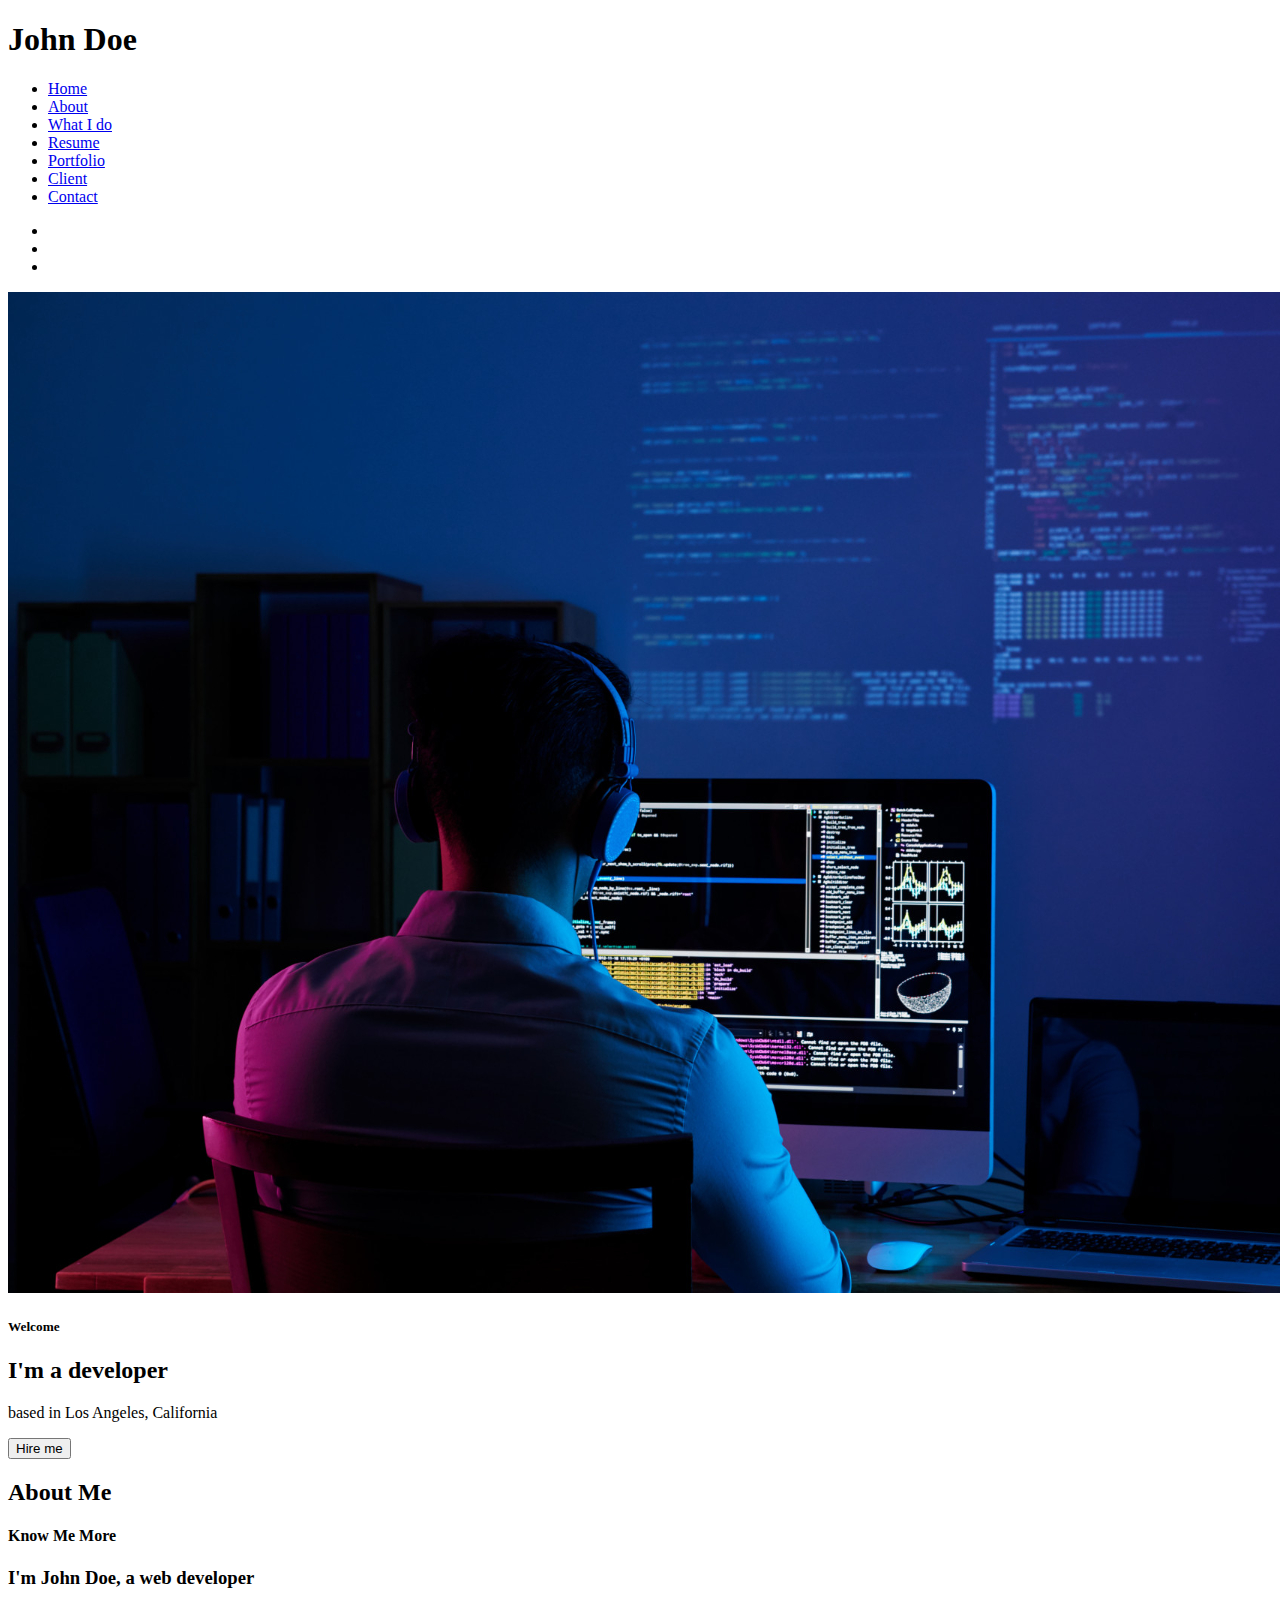
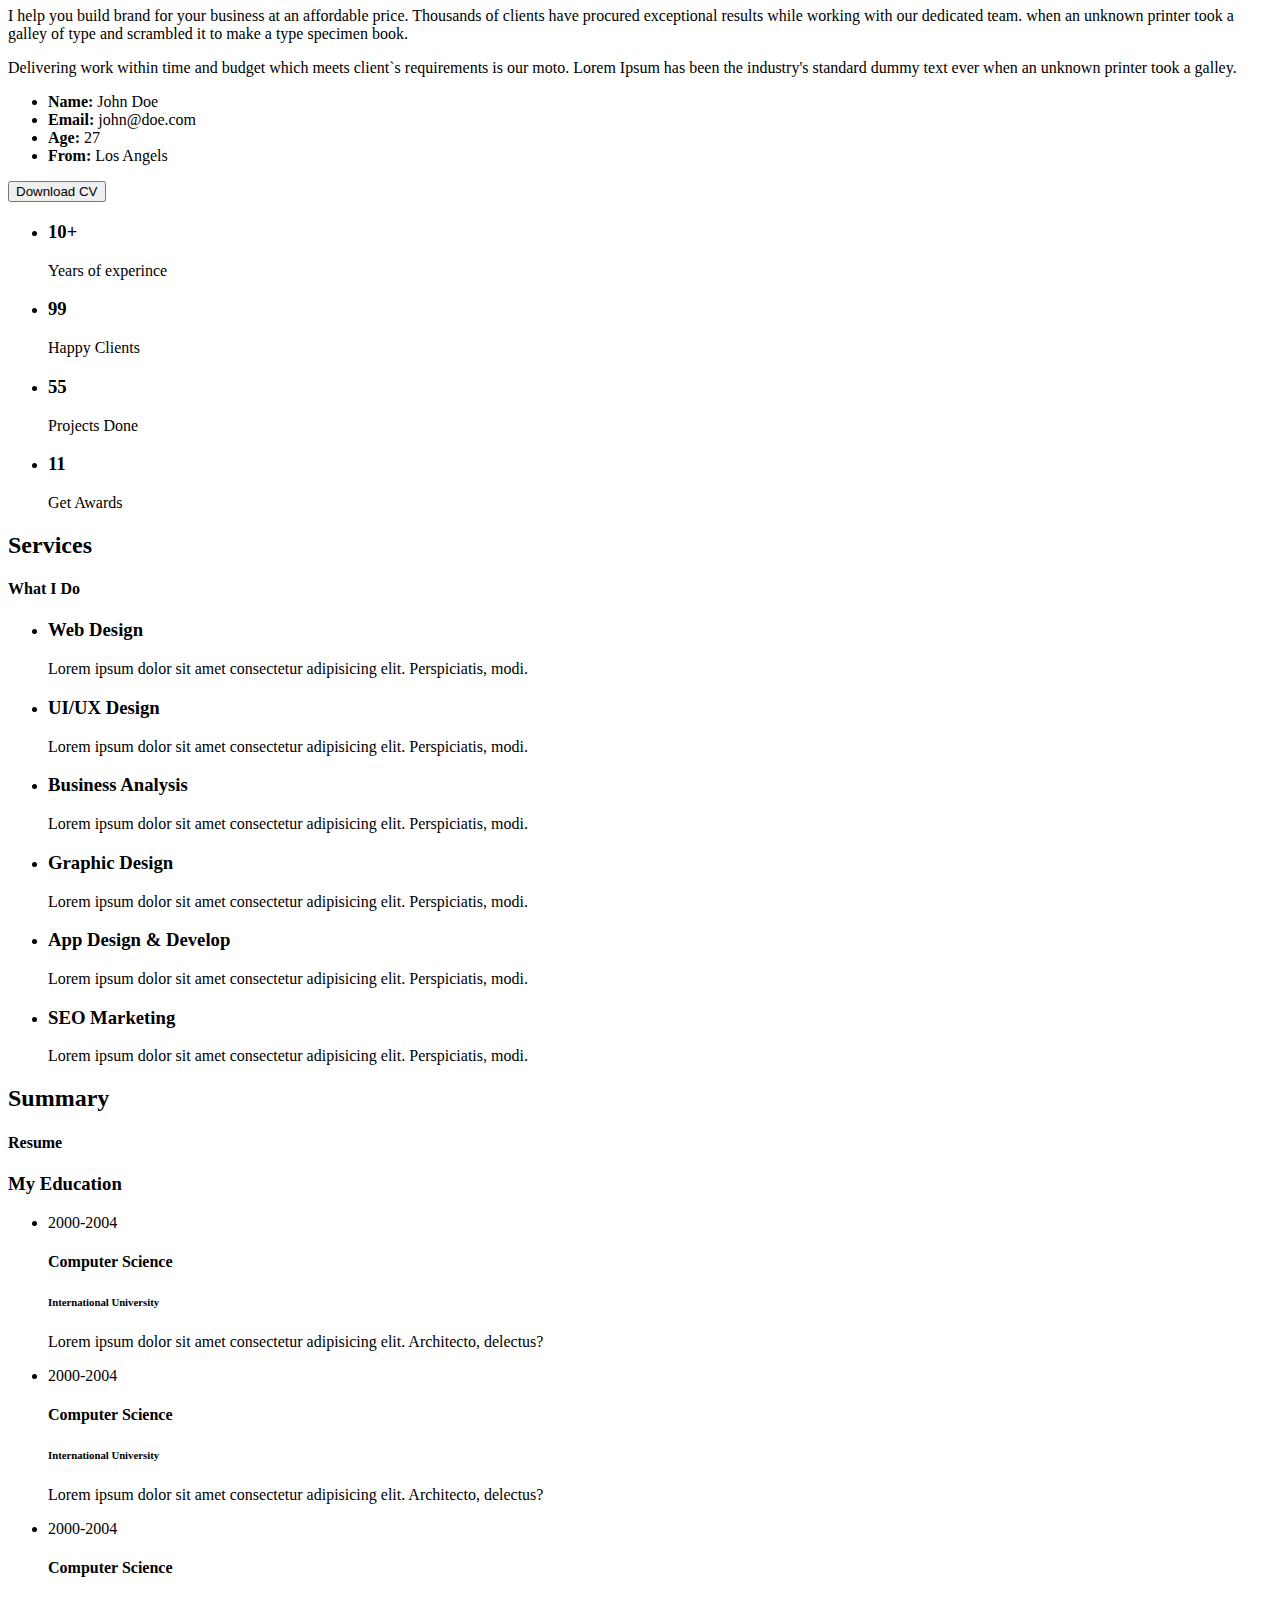
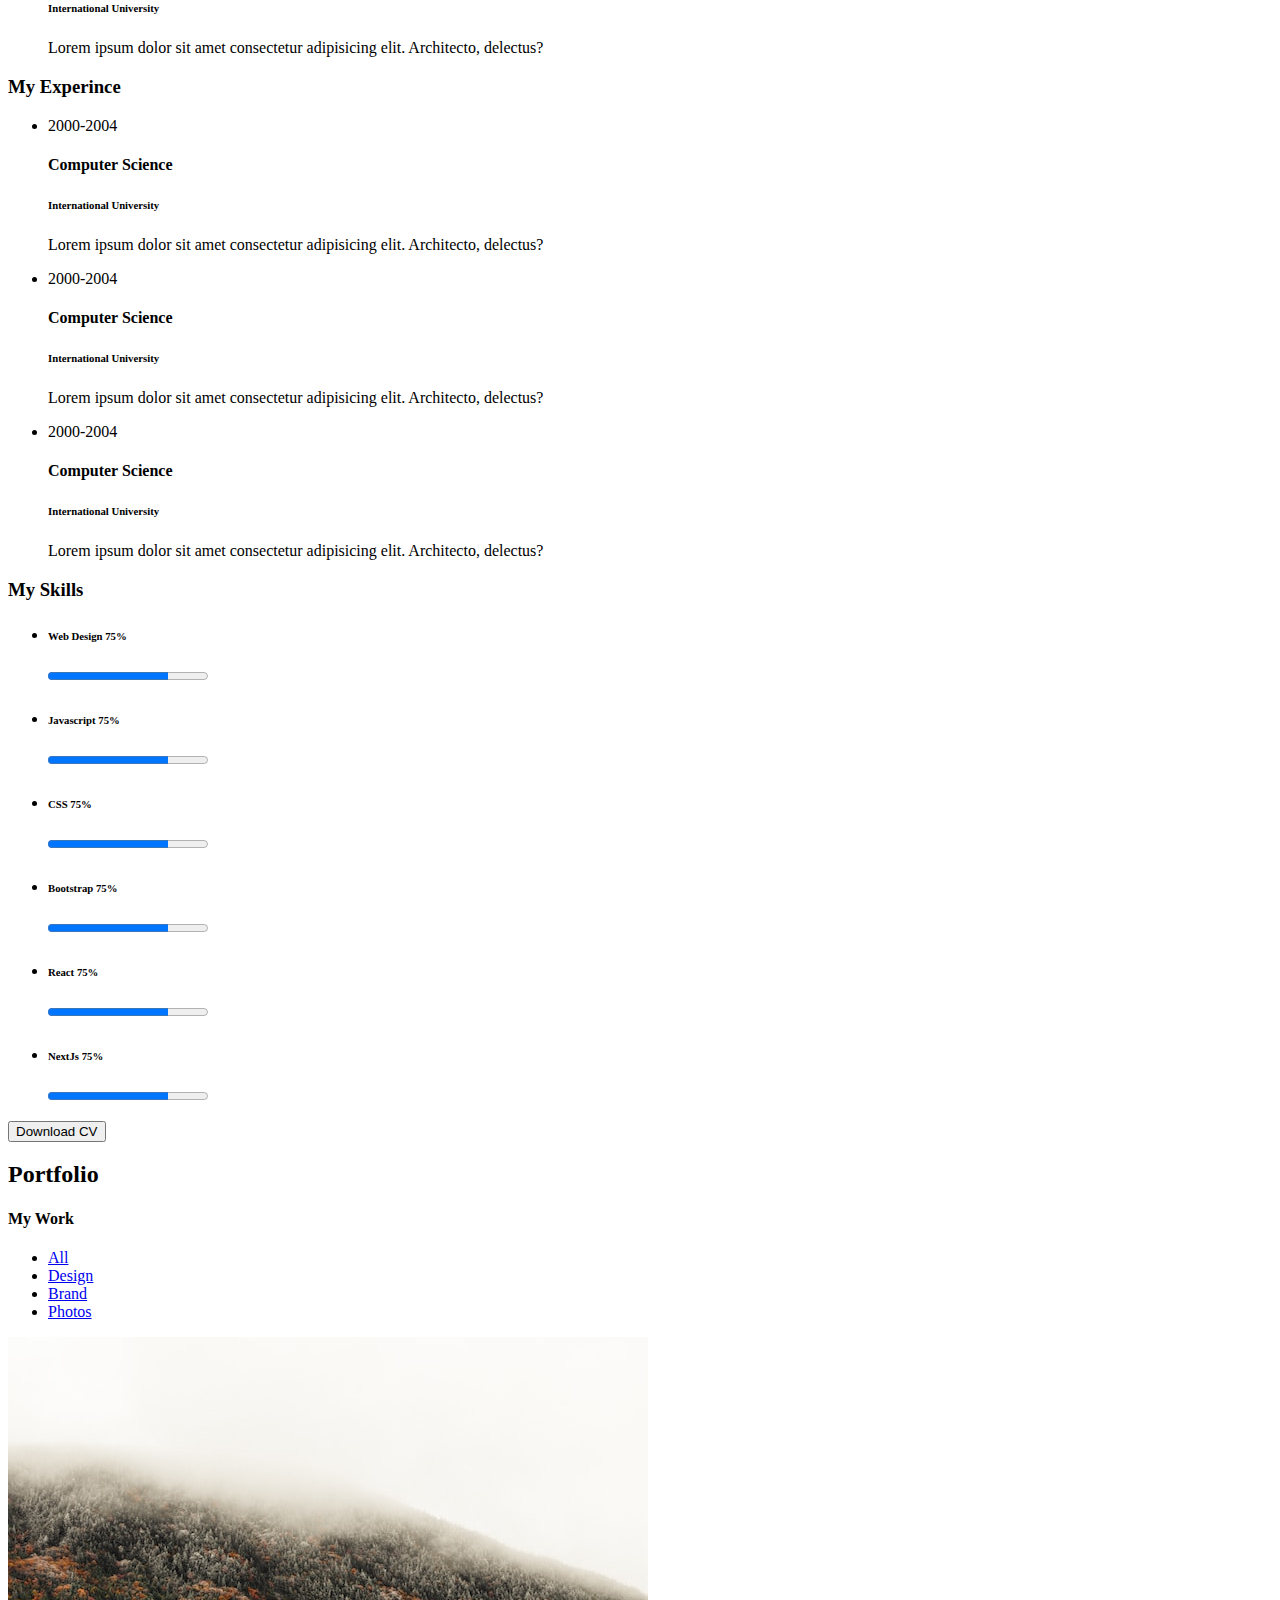
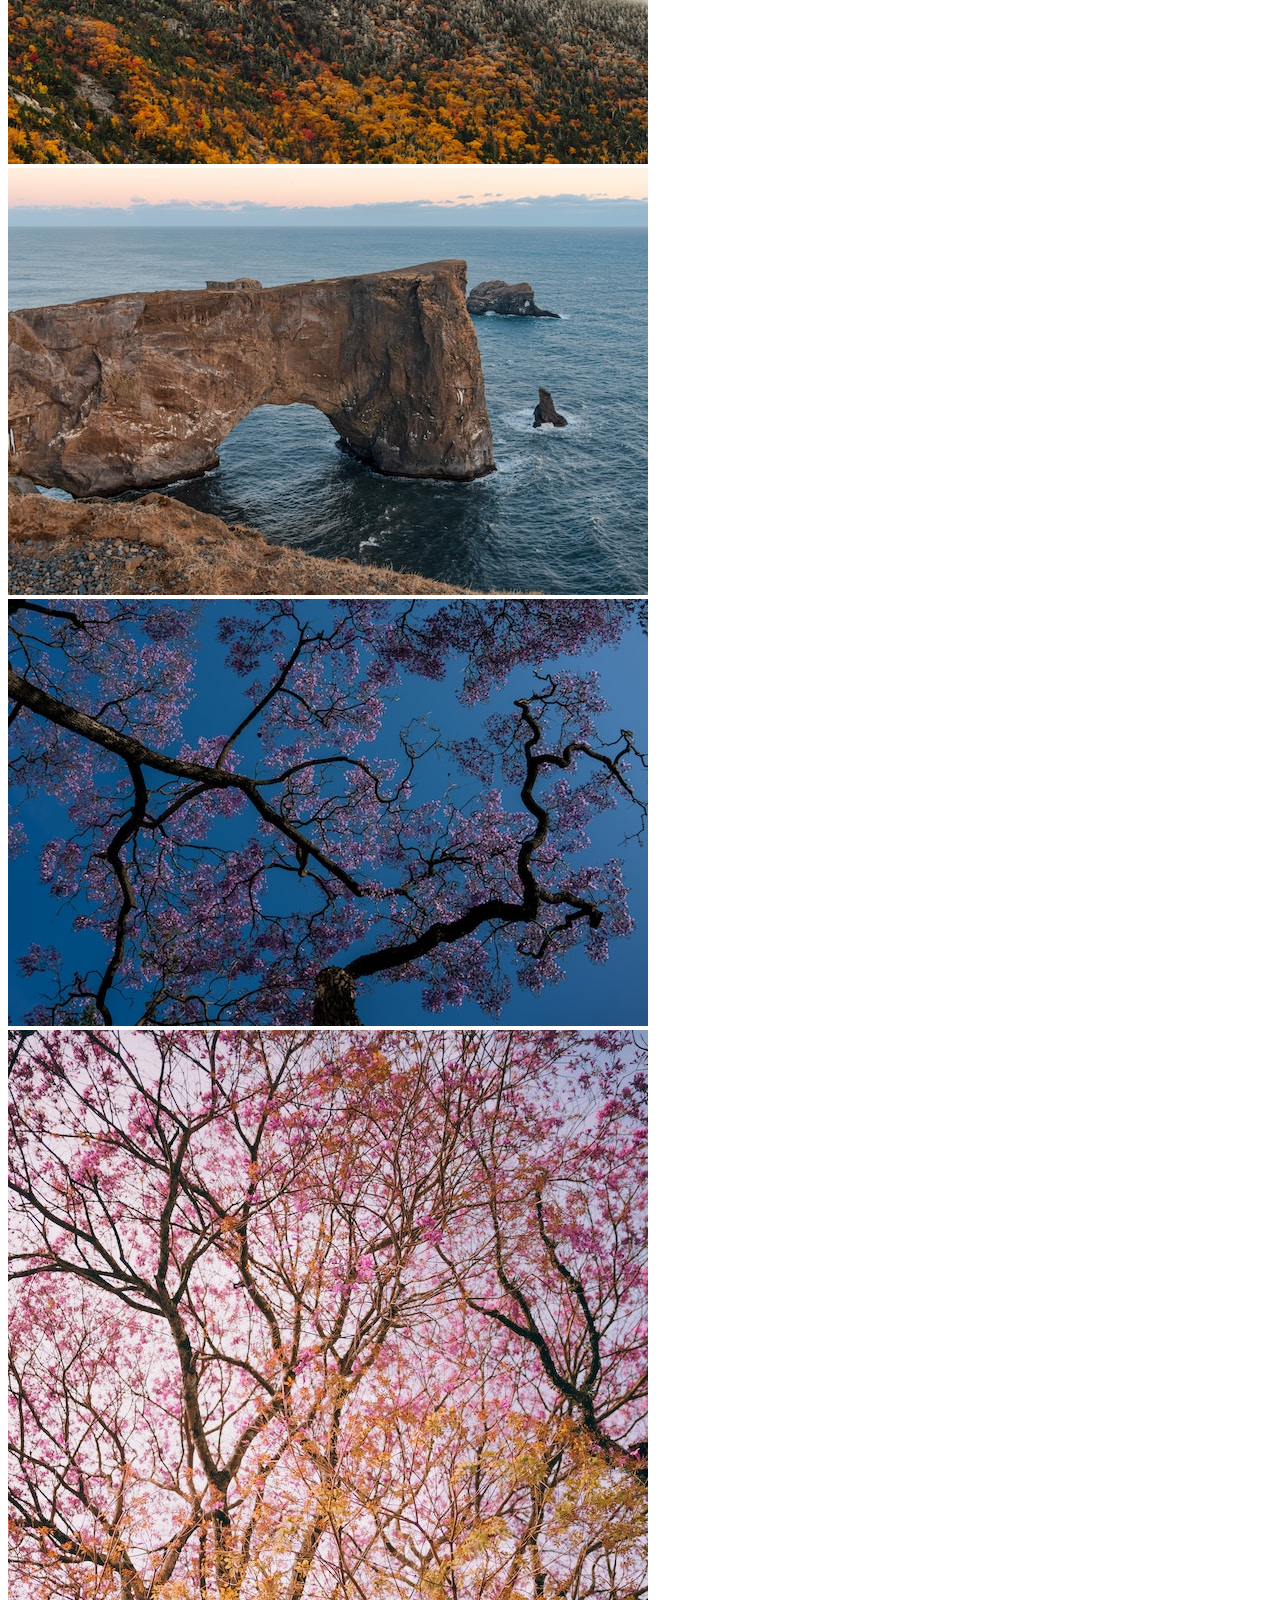
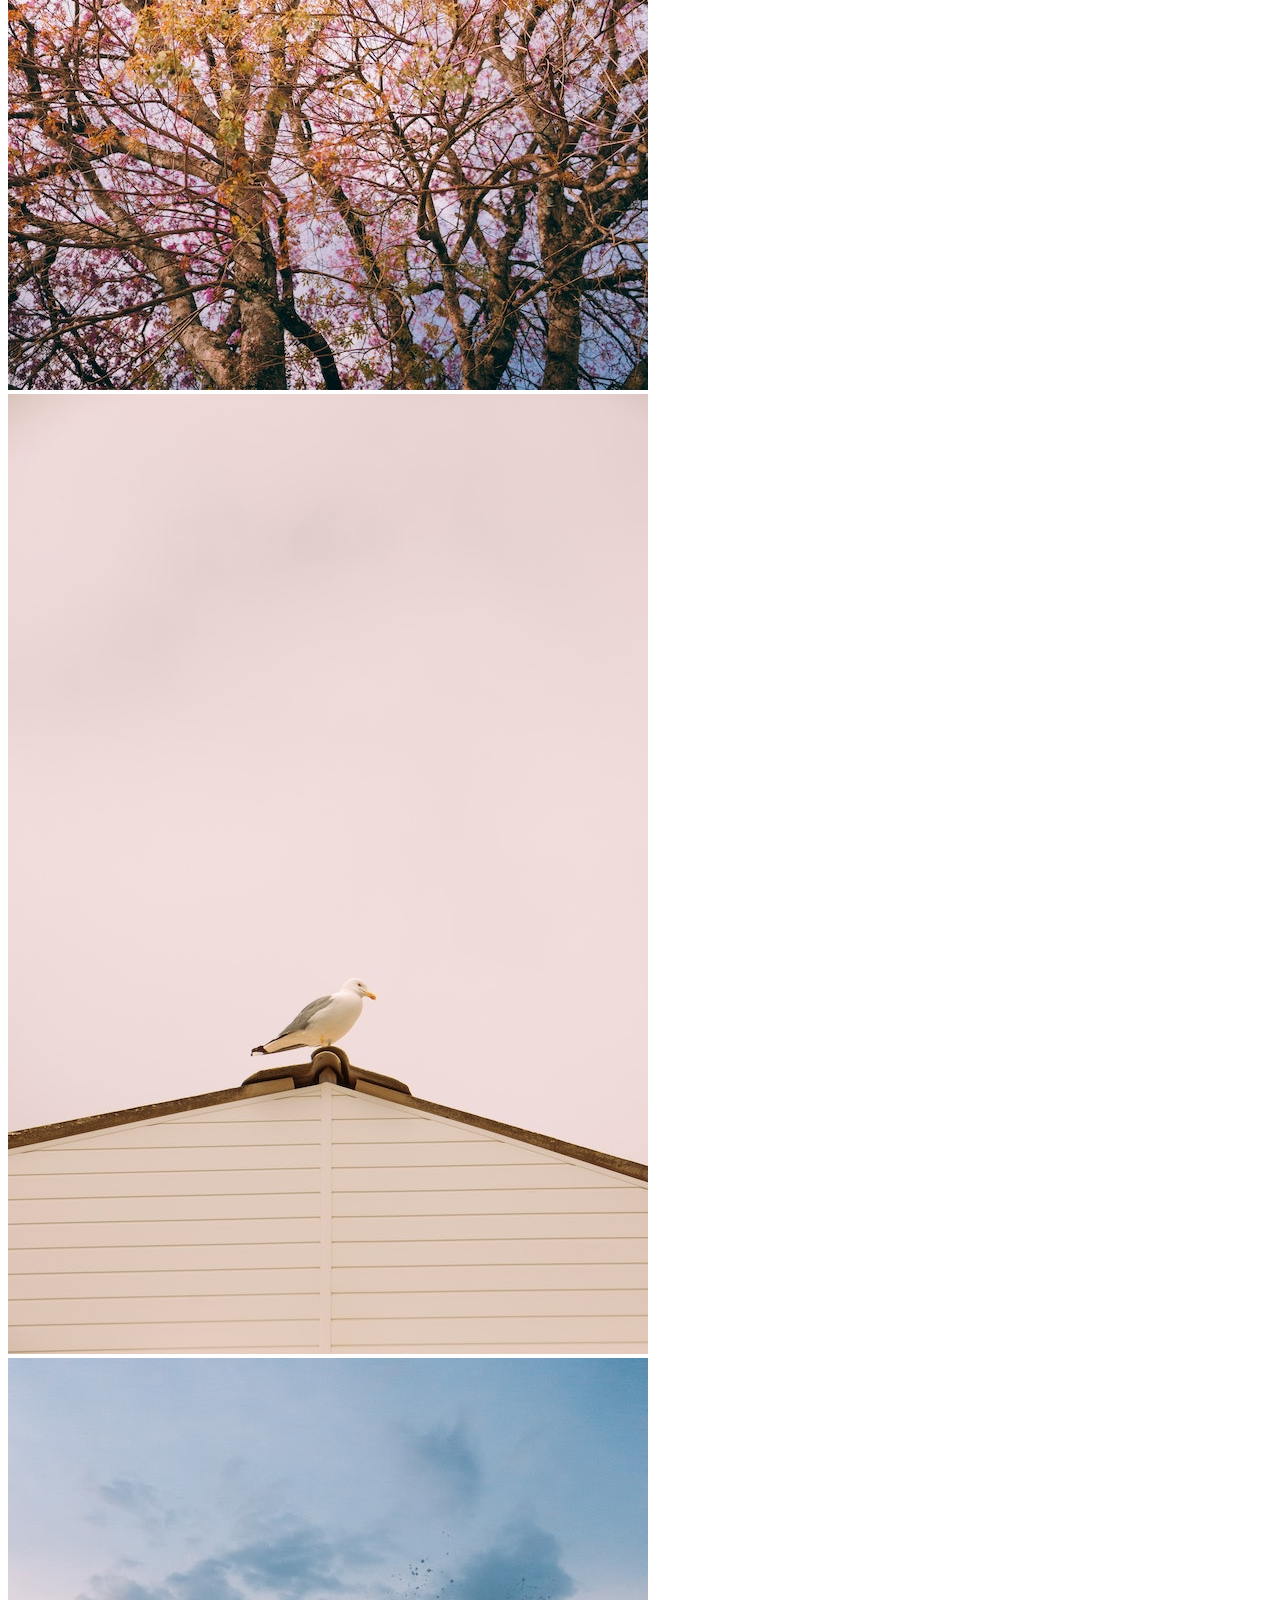
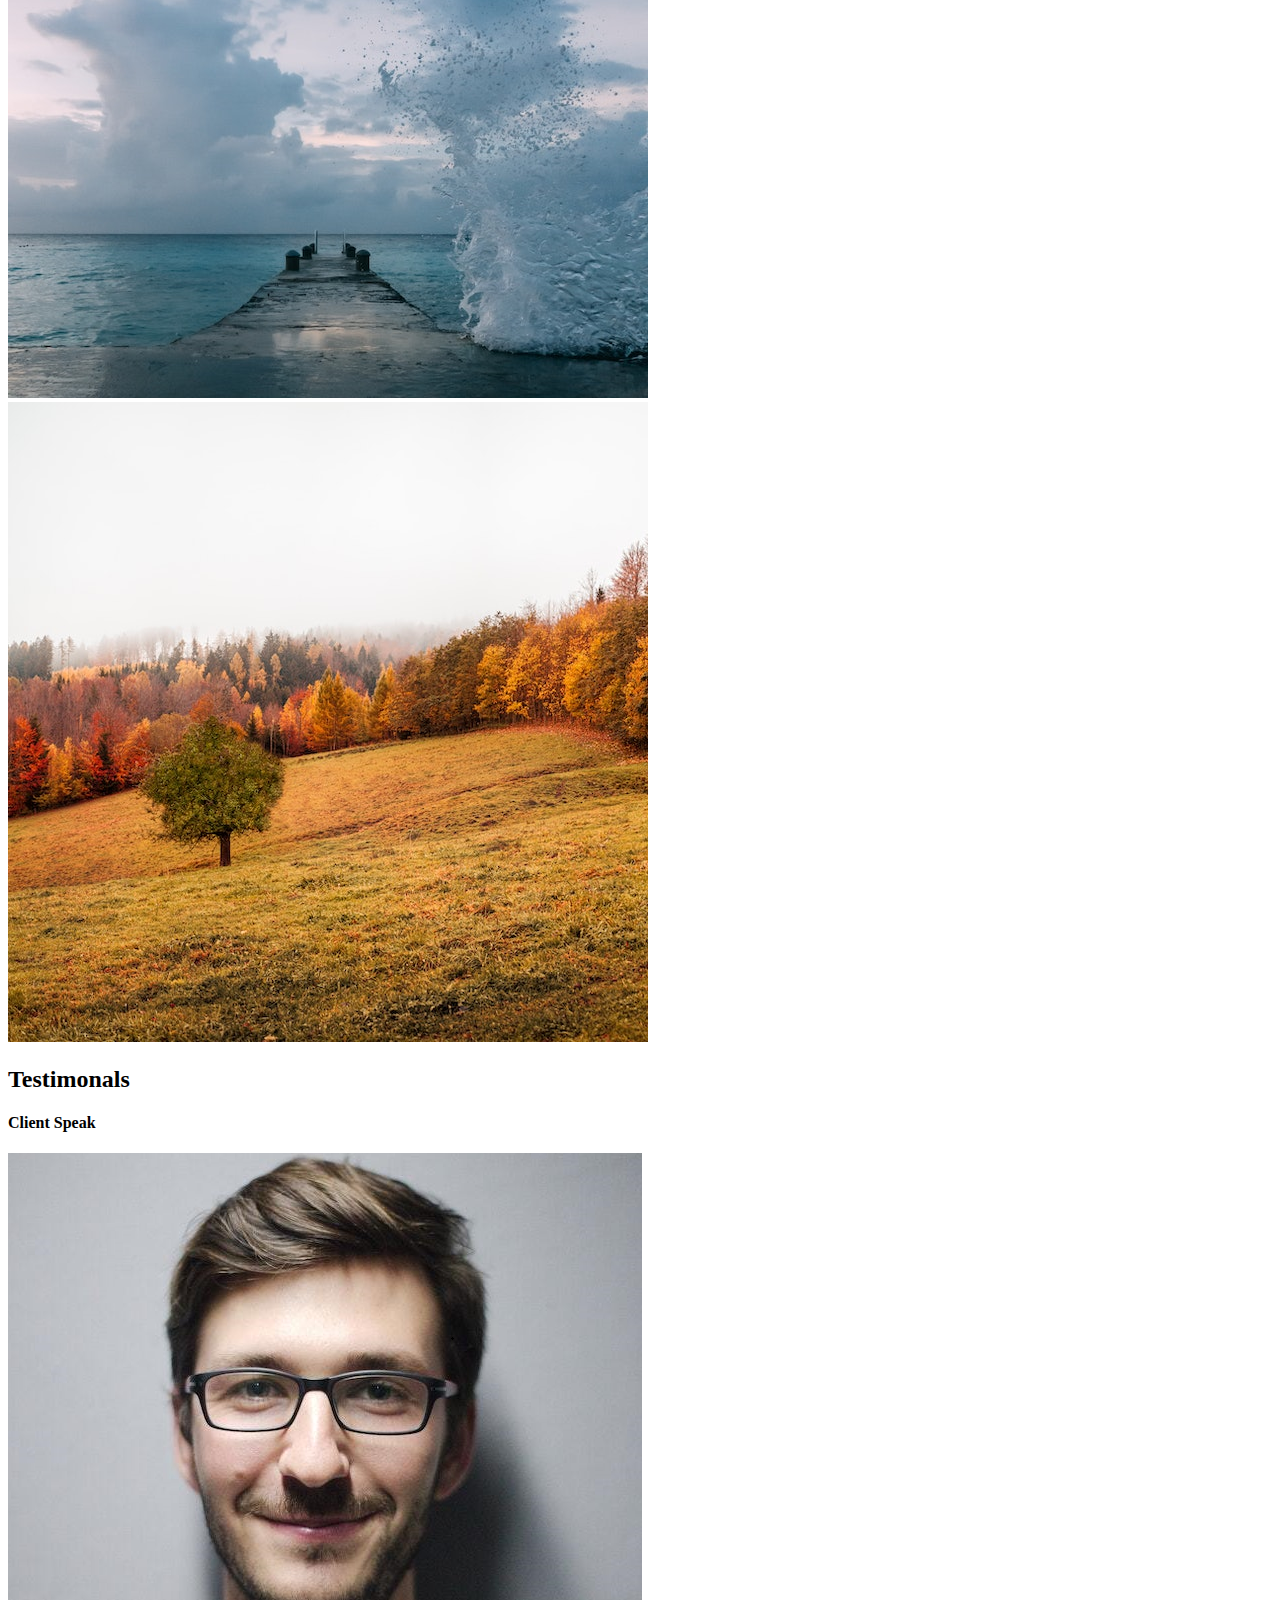
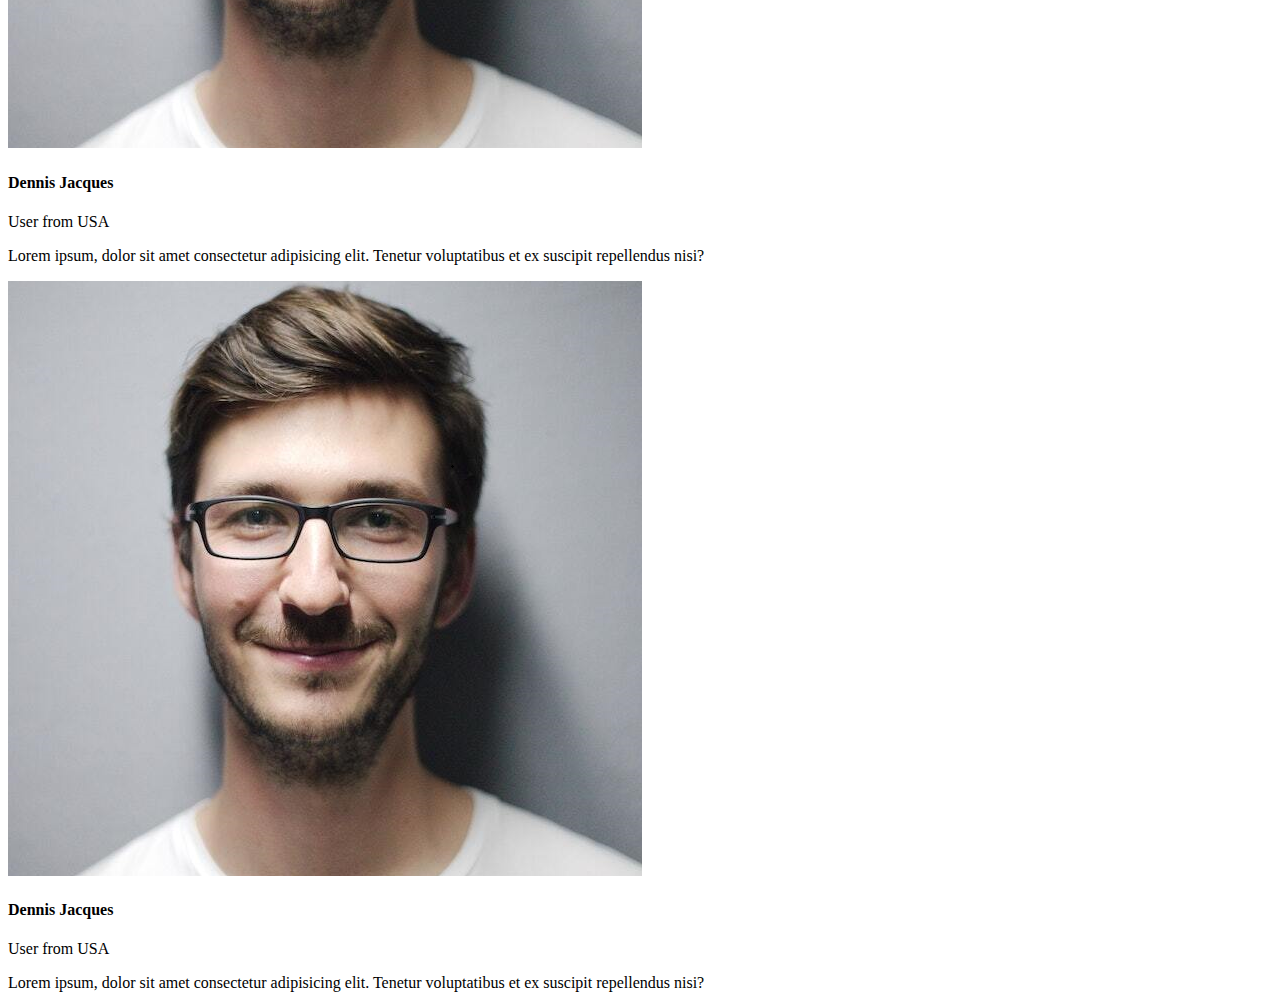
==== day03/resume/index.html @ 4d0a44dd "day03-resume" ====
<!DOCTYPE html>
<html lang="en">
<head>
    <meta charset="UTF-8">
    <meta name="viewport" content="width=device-width, initial-scale=1.0">
    <title>John Doe | Resume</title>
    <link rel="stylesheet" href="https://cdnjs.cloudflare.com/ajax/libs/font-awesome/6.5.2/css/all.min.css"
        integrity="sha512-SnH5WK+bZxgPHs44uWIX+LLJAJ9/2PkPKZ5QiAj6Ta86w+fsb2TkcmfRyVX3pBnMFcV7oQPJkl9QevSCWr3W6A=="
        crossorigin="anonymous" referrerpolicy="no-referrer" />
    <link rel="preconnect" href="https://fonts.googleapis.com">
    <link rel="preconnect" href="https://fonts.gstatic.com" crossorigin>
    <link href="https://fonts.googleapis.com/css2?family=Montserrat:ital,wght@0,100..900;1,100..900&display=swap"
        rel="stylesheet">
    <link rel="stylesheet" href="cs/style.css">
</head>
<body>
    <header>
        <h1>John Doe</h1>
        <nav class="main-menu">
            <ul>
                <li><a href="#home" title="John Doe resume">Home</a></li>
                <li><a href="#about" title="about me">About</a></li>
                <li><a href="#whatido" title="what is my services">What I do</a></li>
                <li><a href="#resume" title="John Doe resume">Resume</a></li>
                <li><a href="#portfolio" title="JMy portfolio">Portfolio</a></li>
                <li><a href="#client" title="What my clients say">Client</a></li>
                <li><a href="#contact" title="Contact me">Contact</a></li>
            </ul>
        </nav>
        <nav class="social-menu">
            <ul>
                <li><a href="https://linkedin.com" target="_blank"><i class="fa-brands fa-linkedin"></i></a></li>
                <li><a href="https://x.com" target="_blank"><i class="fa-brands fa-x-twitter"></i></a></li>
                <li><a href="https://facebook.com" target="_blank"><i class="fa-brands fa-facebook"></i></a></li>
            </ul>
        </nav>
    </header>
    <main>
        <section class="banner">
            <img src="img/john-doe-banner.jpg" alt="John Doe">
            <div class="banner-text">
                <h5>Welcome</h5>
                <h2>I'm a developer</h2>
                <p>based in Los Angeles, California</p>
                <button class="btn btn-outline">Hire me</button>
            </div>
        </section>
        <section class="about">
            <div class="section-title">
                <h2>About Me</h2>
                <h4>Know Me More</h4>
            </div>
            <div class="section-content">
                <div class="row">
                    <div>
                        <h3>I'm <span>John Doe</span>, a web developer</h3>
                        <p>I help you build brand for your business at an
                            affordable price. Thousands of clients have
                            procured exceptional results while working with
                            our dedicated team. when an unknown printer took
                            a galley of type and scrambled it to make a type
                            specimen book.</p>
                        <p>Delivering work within time and budget which
                            meets client`s requirements is our moto. Lorem
                            Ipsum has been the industry's standard dummy
                            text ever when an unknown printer took a galley.</p>
                    </div>
                    <div>
                        <ul class="contact">
                            <li><strong>Name:</strong> John Doe</li>
                            <li><strong>Email:</strong> john@doe.com</li>
                            <li><strong>Age:</strong> 27</li>
                            <li><strong>From:</strong> Los Angels</li>
                        </ul>
                        <button class="btn btn-bg">Download CV <i class="fa-solid fa-download"></i></button>
                    </div>
                </div>
                <ul class="row">
                    <li>
                        <h3>10+</h3>
                        <p>Years of experince</p>
                    </li>
                    <li>
                        <h3>99</h3>
                        <p>Happy Clients</p>
                    </li>
                    <li>
                        <h3>55</h3>
                        <p>Projects Done</p>
                    </li>
                    <li>
                        <h3>11</h3>
                        <p>Get Awards</p>
                    </li>
                </ul>
            </div>
        </section>
        <section class="whatido">
            <div class="section-title">
                <h2>Services</h2>
                <h4>What I Do</h4>
            </div>
            <div class="section-content">
                <div class="row">
                    <ul>
                        <li>
                            <i class="fa-solid fa-palette"></i>
                            <div>
                                <h3>Web Design</h3>
                                <p>Lorem ipsum dolor sit amet consectetur adipisicing elit. Perspiciatis, modi.</p>
                            </div>
                        </li>
                        <li>
                            <i class="fa-solid fa-palette"></i>
                            <div>
                                <h3>UI/UX Design</h3>
                                <p>Lorem ipsum dolor sit amet consectetur adipisicing elit. Perspiciatis, modi.</p>
                            </div>
                        </li>
                        <li>
                            <i class="fa-solid fa-palette"></i>
                            <div>
                                <h3>Business Analysis</h3>
                                <p>Lorem ipsum dolor sit amet consectetur adipisicing elit. Perspiciatis, modi.</p>
                            </div>
                        </li>
                    </ul>
                    <ul>
                        <li>
                            <i class="fa-solid fa-palette"></i>
                            <div>
                                <h3>Graphic Design</h3>
                                <p>Lorem ipsum dolor sit amet consectetur adipisicing elit. Perspiciatis, modi.</p>
                            </div>
                        </li>
                        <li>
                            <i class="fa-solid fa-palette"></i>
                            <div>
                                <h3>App Design &amp; Develop</h3>
                                <p>Lorem ipsum dolor sit amet consectetur adipisicing elit. Perspiciatis, modi.</p>
                            </div>
                        </li>
                        <li>
                            <i class="fa-solid fa-palette"></i>
                            <div>
                                <h3>SEO Marketing</h3>
                                <p>Lorem ipsum dolor sit amet consectetur adipisicing elit. Perspiciatis, modi.</p>
                            </div>
                        </li>
                    </ul>
                </div>
            </div>
        </section>
        <section class="resume">
            <div class="section-title">
                <h2>Summary</h2>
                <h4>Resume</h4>
            </div>
            <div class="section-content">
                <div class="row">
                    <div>
                        <h3>My Education</h3>
                        <ul>
                            <li>
                                <span>2000-2004</span>
                                <h4>Computer Science</h4>
                                <h6>International University</h6>
                                <p>Lorem ipsum dolor sit amet consectetur adipisicing elit. Architecto, delectus?</p>
                            </li>
                            <li>
                                <span>2000-2004</span>
                                <h4>Computer Science</h4>
                                <h6>International University</h6>
                                <p>Lorem ipsum dolor sit amet consectetur adipisicing elit. Architecto, delectus?</p>
                            </li>
                            <li>
                                <span>2000-2004</span>
                                <h4>Computer Science</h4>
                                <h6>International University</h6>
                                <p>Lorem ipsum dolor sit amet consectetur adipisicing elit. Architecto, delectus?</p>
                            </li>
                        </ul>
                    </div>
                    <div>
                        <h3>My Experince</h3>
                        <ul>
                            <li>
                                <span>2000-2004</span>
                                <h4>Computer Science</h4>
                                <h6>International University</h6>
                                <p>Lorem ipsum dolor sit amet consectetur adipisicing elit. Architecto, delectus?</p>
                            </li>
                            <li>
                                <span>2000-2004</span>
                                <h4>Computer Science</h4>
                                <h6>International University</h6>
                                <p>Lorem ipsum dolor sit amet consectetur adipisicing elit. Architecto, delectus?</p>
                            </li>
                            <li>
                                <span>2000-2004</span>
                                <h4>Computer Science</h4>
                                <h6>International University</h6>
                                <p>Lorem ipsum dolor sit amet consectetur adipisicing elit. Architecto, delectus?</p>
                            </li>
                        </ul>
                    </div>
                </div>
                <div class="skills">
                    <h3>My Skills</h3>
                    <diw class="row">
                        <ul>
                            <li>
                                <h6>
                                    <span>Web Design</span>
                                    <span>75%</span>
                                </h6>
                                <progress value="75" max="100"></progress>
                            </li>
                            <li>
                                <h6>
                                    <span>Javascript</span>
                                    <span>75%</span>
                                </h6>
                                <progress value="75" max="100"></progress>
                            </li>
                            <li>
                                <h6>
                                    <span>CSS</span>
                                    <span>75%</span>
                                </h6>
                                <progress value="75" max="100"></progress>
                            </li>
                        </ul>
                        <ul>
                            <li>
                                <h6>
                                    <span>Bootstrap</span>
                                    <span>75%</span>
                                </h6>
                                <progress value="75" max="100"></progress>
                            </li>
                            <li>
                                <h6>
                                    <span>React</span>
                                    <span>75%</span>
                                </h6>
                                <progress value="75" max="100"></progress>
                            </li>
                            <li>
                                <h6>
                                    <span>NextJs</span>
                                    <span>75%</span>
                                </h6>
                                <progress value="75" max="100"></progress>
                            </li>
                        </ul>
                    </diw>
                </div>
                <button class="btn">Download CV <i class="fa-solid fa-download"></i></button>
            </div>
        </section>
        <section class="portfolio">
            <div class="section-title">
                <h2>Portfolio</h2>
                <h4>My Work</h4>
            </div>
            <div class="section-content">
                <nav>
                    <ul>
                        <li><a href="#p">All</a></li>
                        <li><a href="#p">Design</a></li>
                        <li><a href="#p">Brand</a></li>
                        <li><a href="#p">Photos</a></li>
                    </ul>
                </nav>
                <div class="masonary-content">
                    <img src="img/landscape-01.jpg" alt="Landscape 1">
                    <img src="img/landscape-02.jpg" alt="Landscape 2">
                    <img src="img/landscape-03.jpg" alt="Landscape 3">
                    <img src="img/landscape-04.jpg" alt="Landscape 4">
                    <img src="img/landscape-05.jpg" alt="Landscape 5">
                    <img src="img/landscape-06.jpg" alt="Landscape 6">
                    <img src="img/landscape-07.jpg" alt="Landscape 7">
                </div>
            </div>
        </section>
        <section class="clients">
            <div class="section-title">
                <h2>Testimonals</h2>
                <h4>Client Speak</h4>
            </div>
            <div class="section-content">
               <div class="row">
                    <div class="testimonal">
                        <div class="title">
                            <img src="img/john-doe.png" alt="">
                            <div>
                                <h4>Dennis Jacques</h4>
                                <p>User from USA</p>
                            </div>
                        </div>
                        <p>Lorem ipsum, dolor sit amet consectetur adipisicing elit. Tenetur voluptatibus et ex suscipit repellendus nisi?</p>
                        <div>
                            <i class="fa-solid fa-star"></i>
                            <i class="fa-solid fa-star"></i>
                            <i class="fa-solid fa-star"></i>
                            <i class="fa-solid fa-star"></i>
                            <i class="fa-solid fa-star"></i>
                        </div>
                    </div>
                    <div class="testimonal">
                        <div class="title">
                            <img src="img/john-doe.png" alt="">
                            <div>
                                <h4>Dennis Jacques</h4>
                                <p>User from USA</p>
                            </div>
                        </div>
                        <p>Lorem ipsum, dolor sit amet consectetur adipisicing elit. Tenetur voluptatibus et ex suscipit repellendus nisi?</p>
                        <div>
                            <i class="fa-solid fa-star"></i>
                            <i class="fa-solid fa-star"></i>
                            <i class="fa-solid fa-star"></i>
                            <i class="fa-solid fa-star"></i>
                            <i class="fa-solid fa-star"></i>
                        </div>
                    </div>
               </div>
            </div>
        </section>
    </main>
    <footer></footer>
</body>
</html>
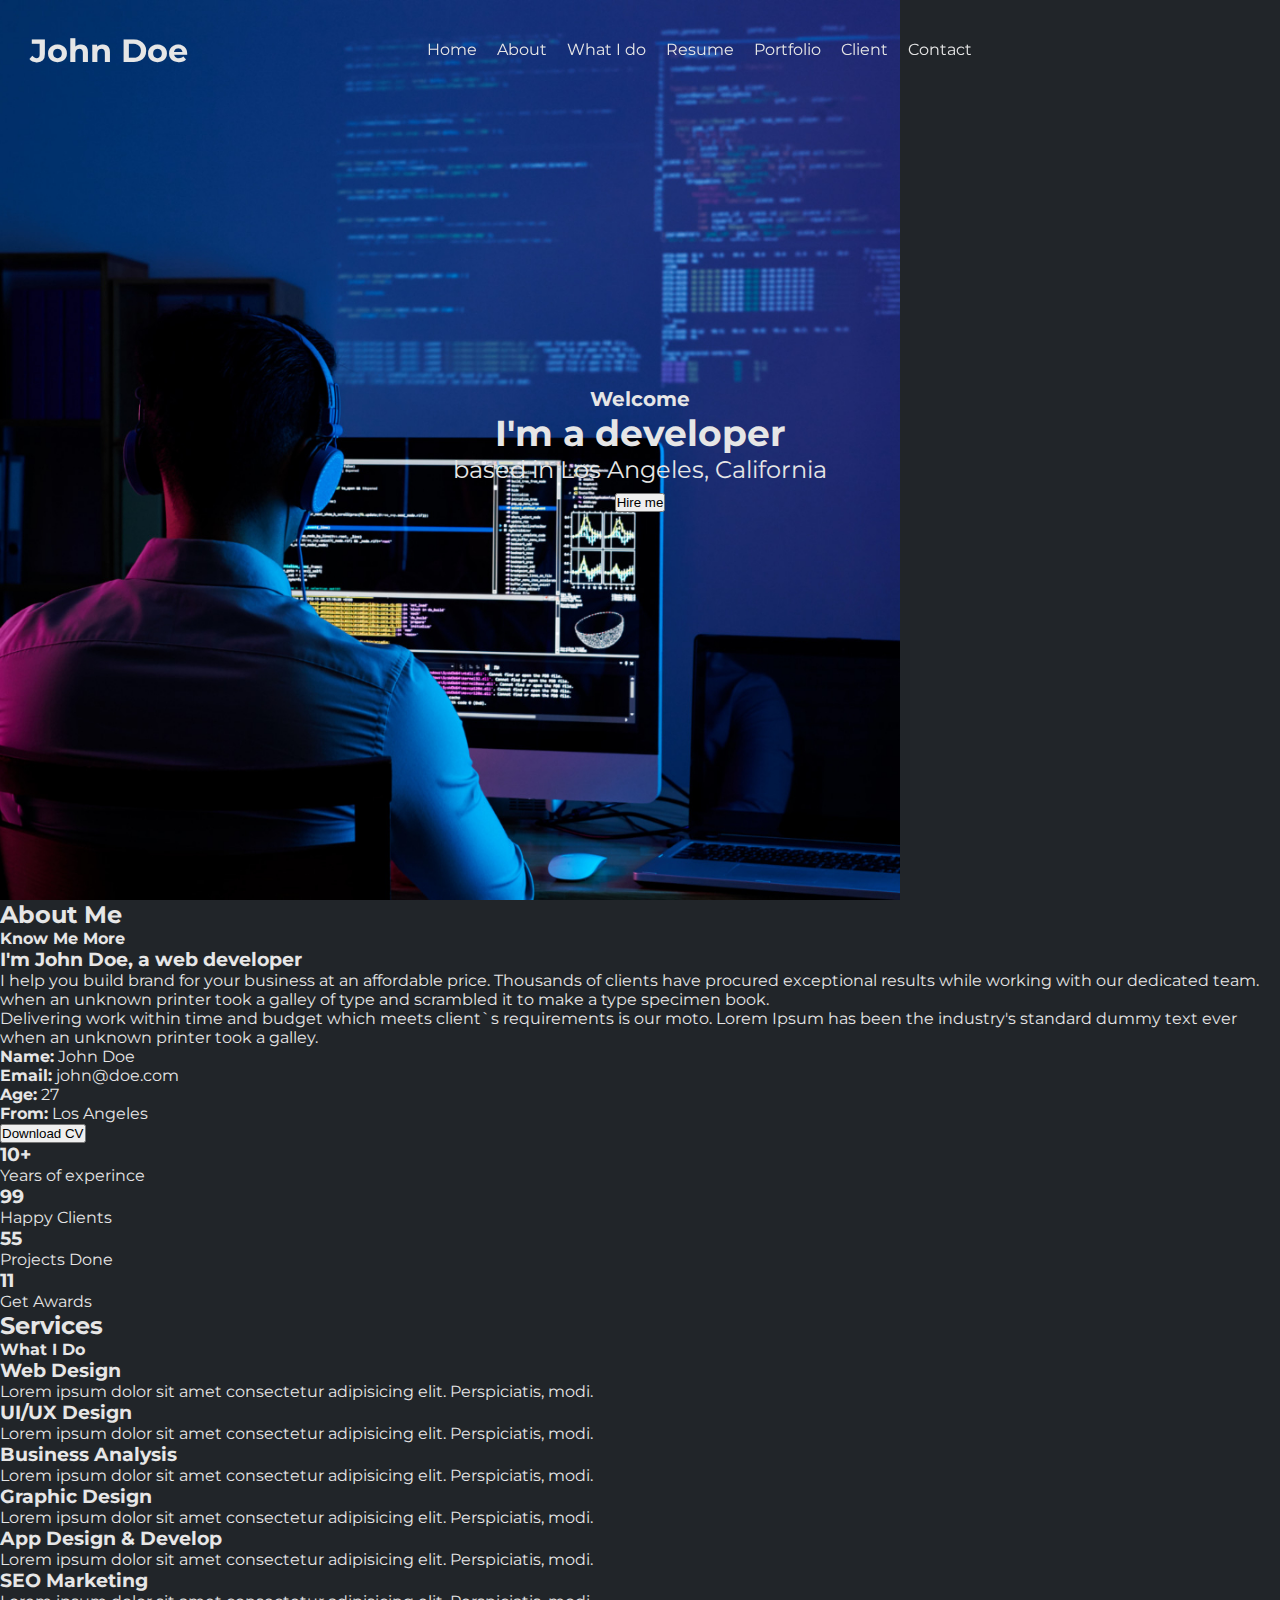
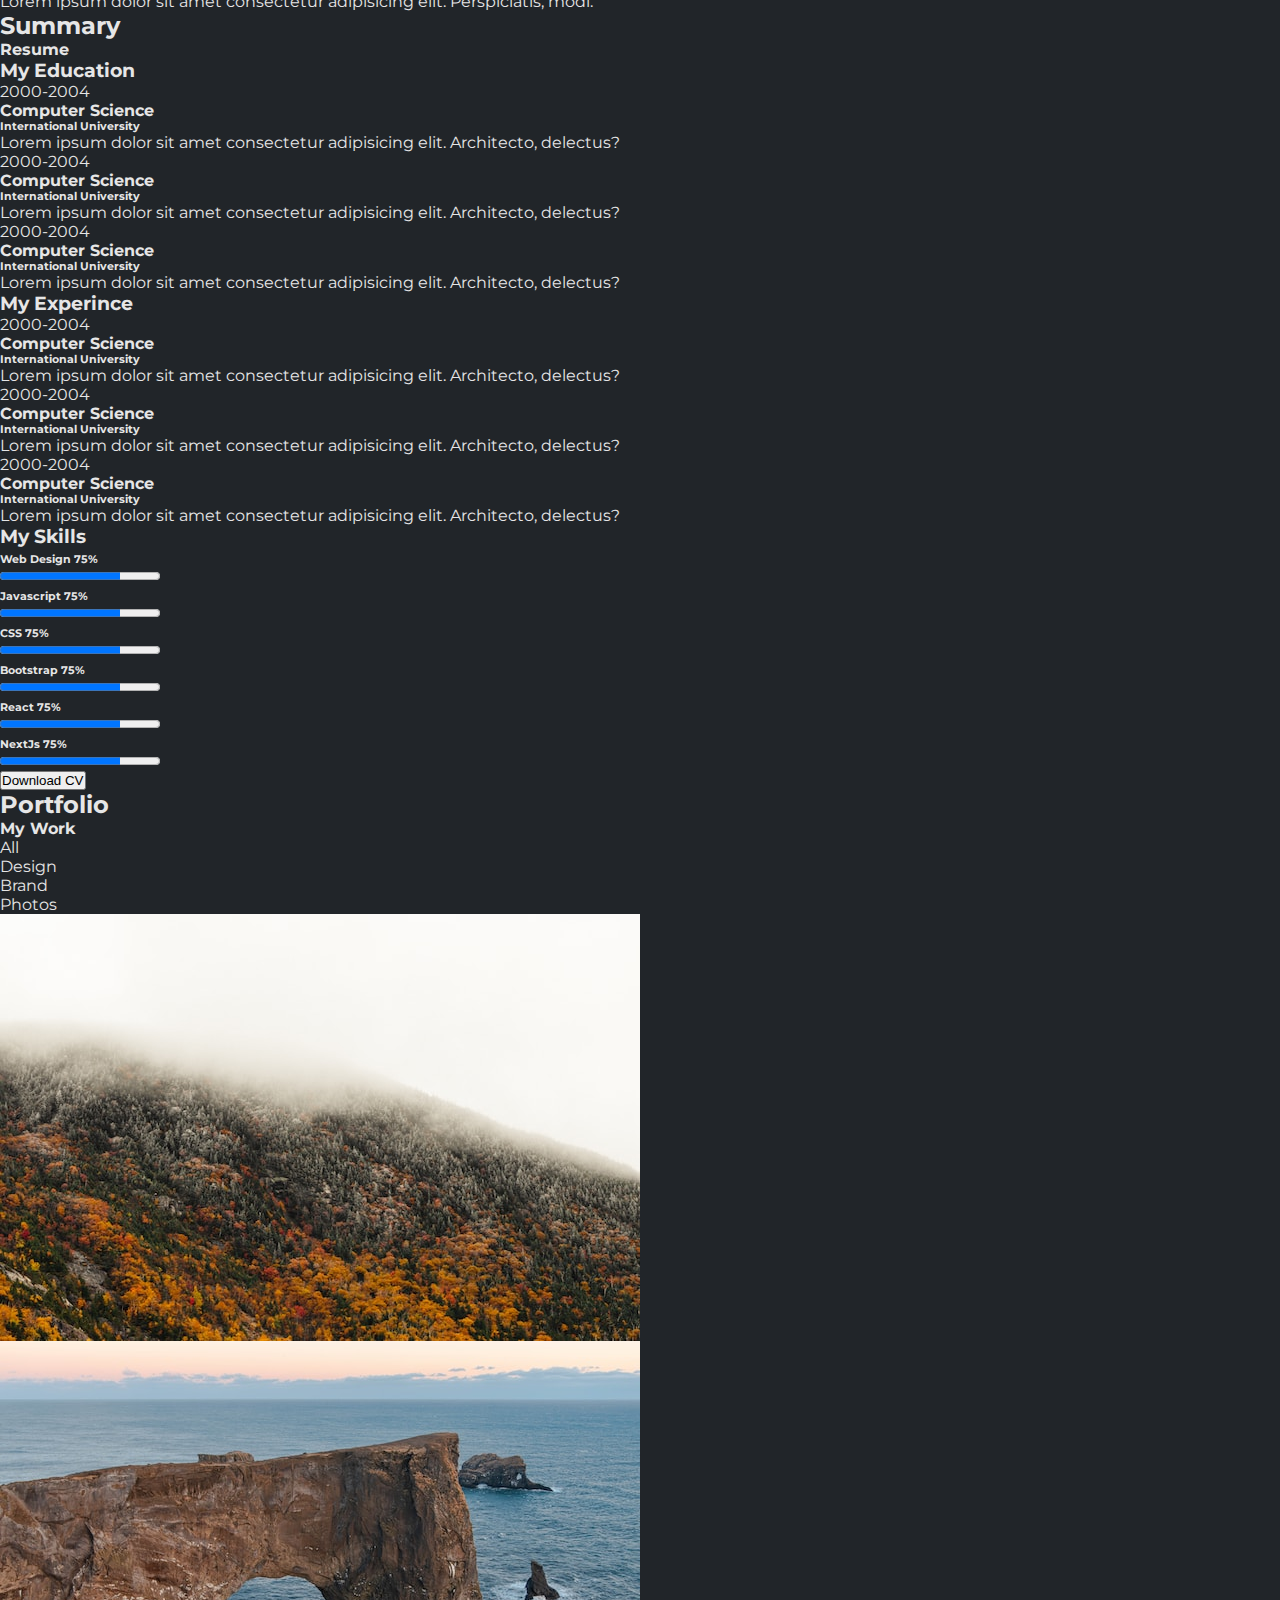
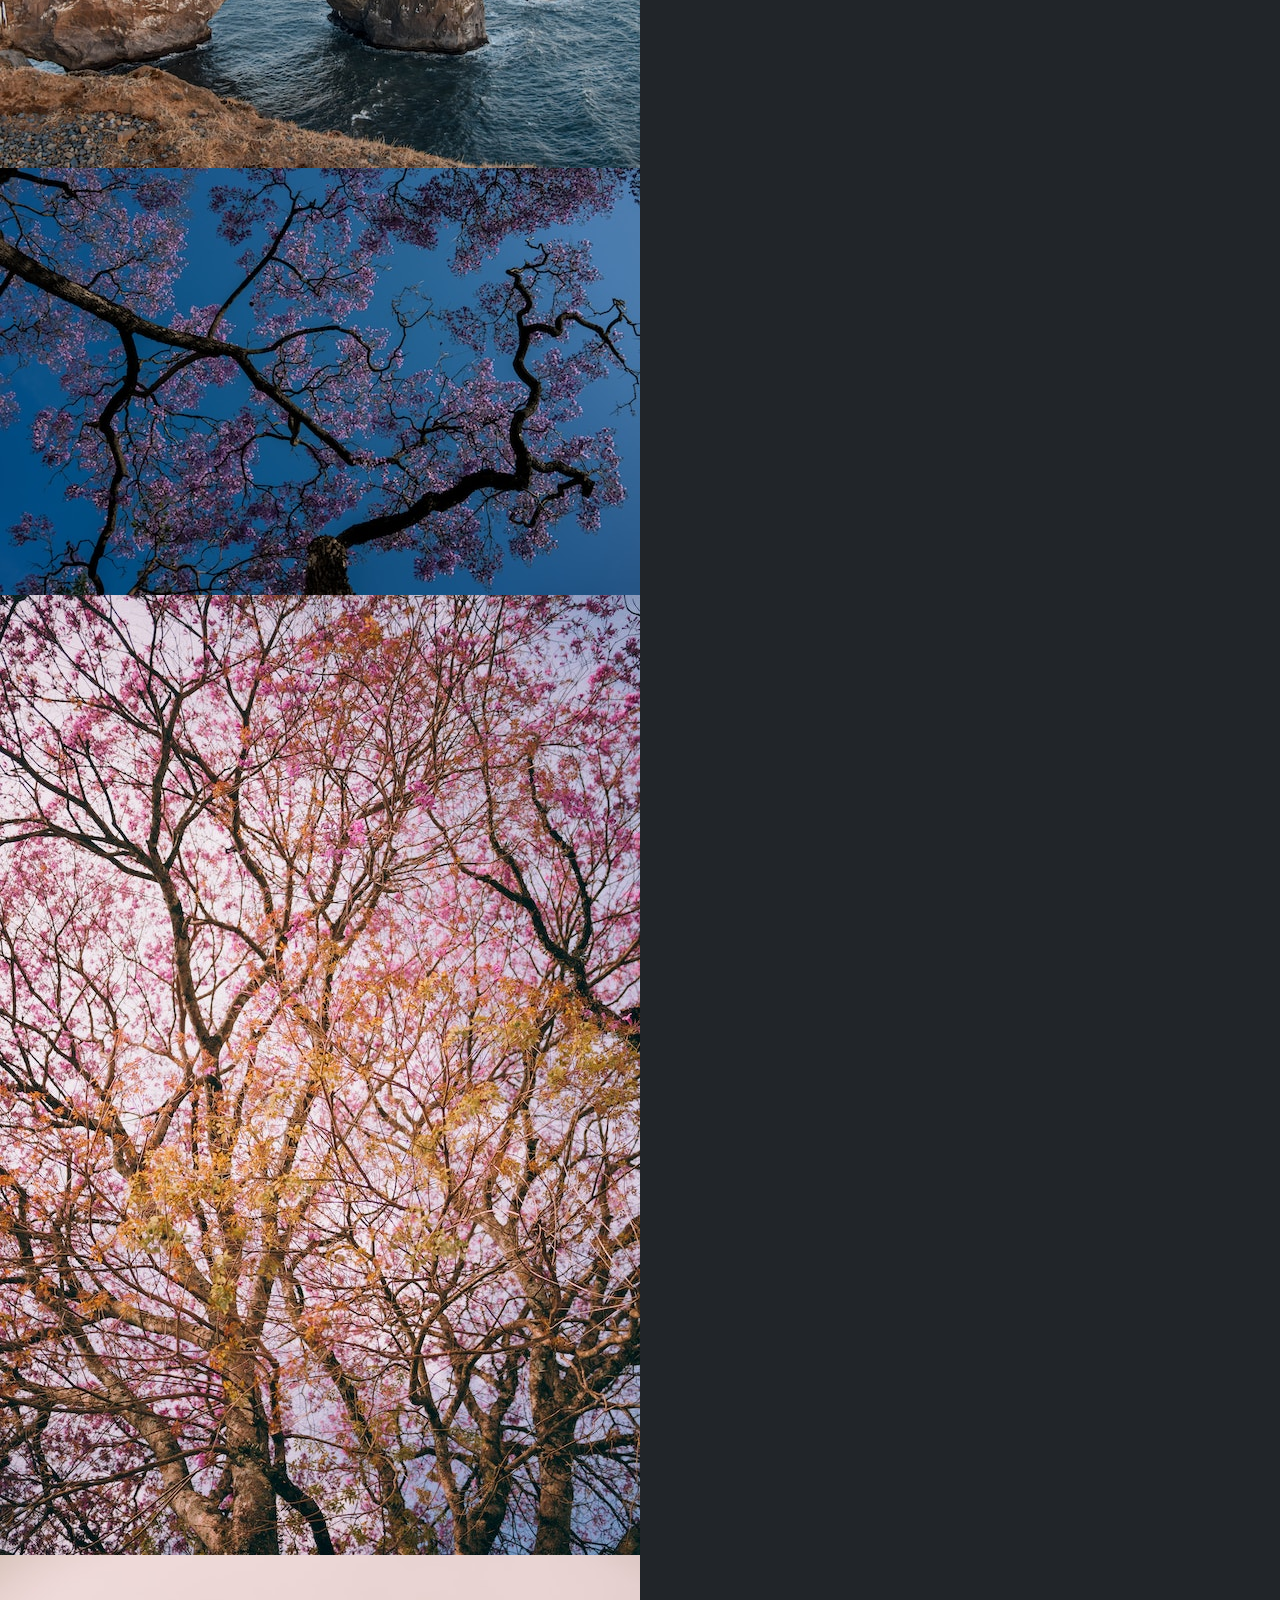
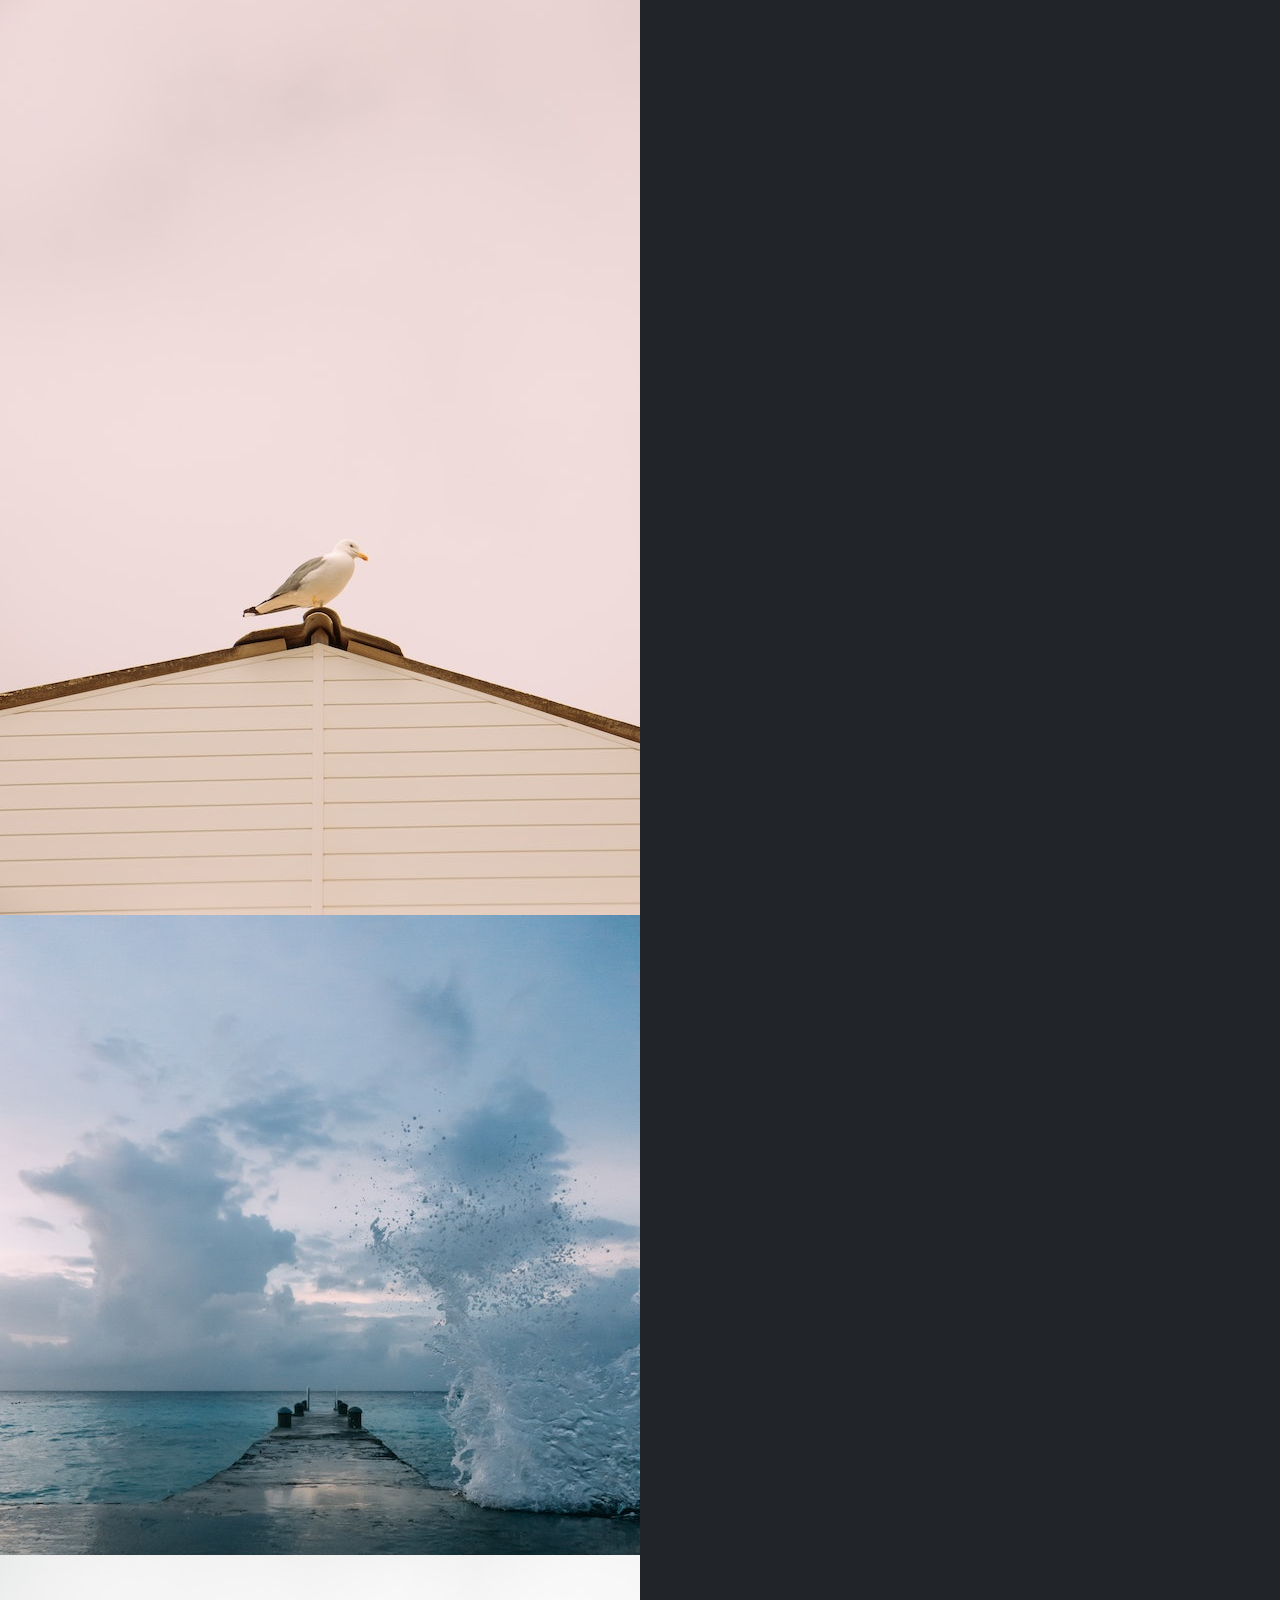
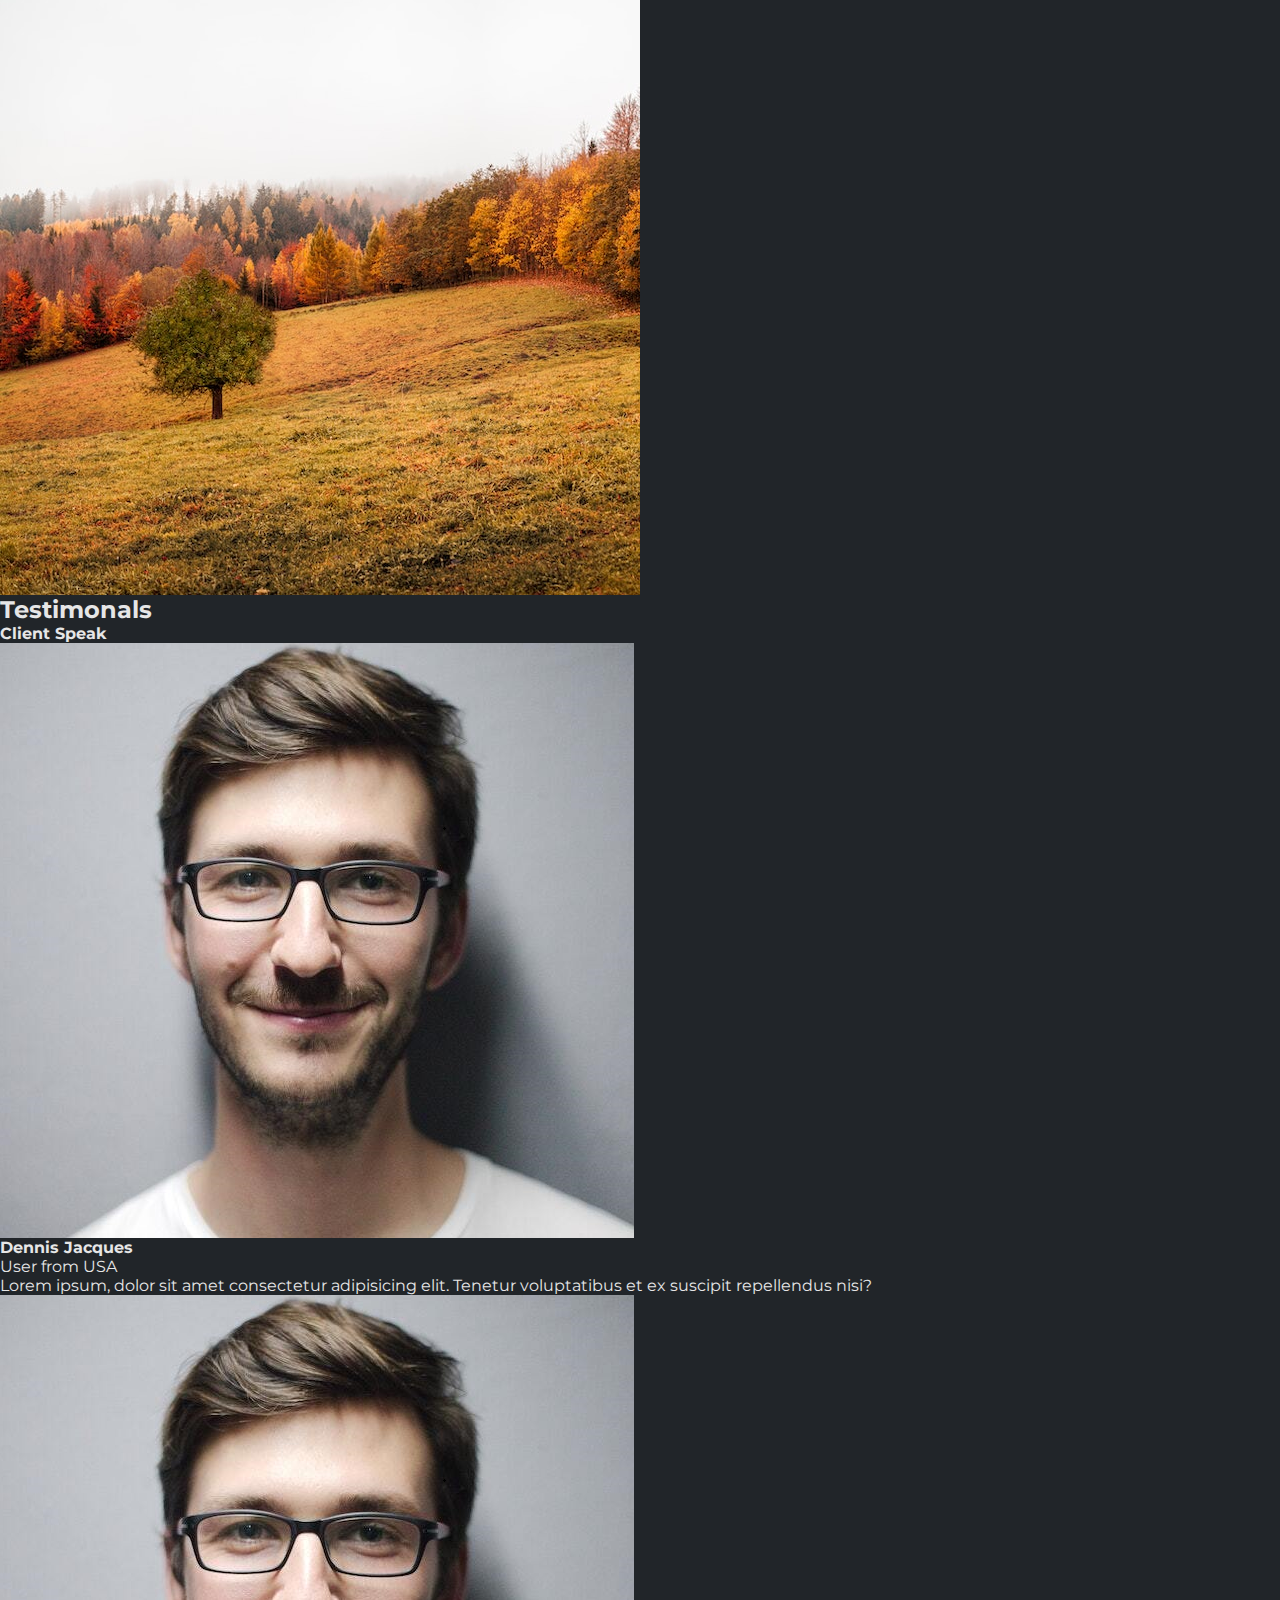
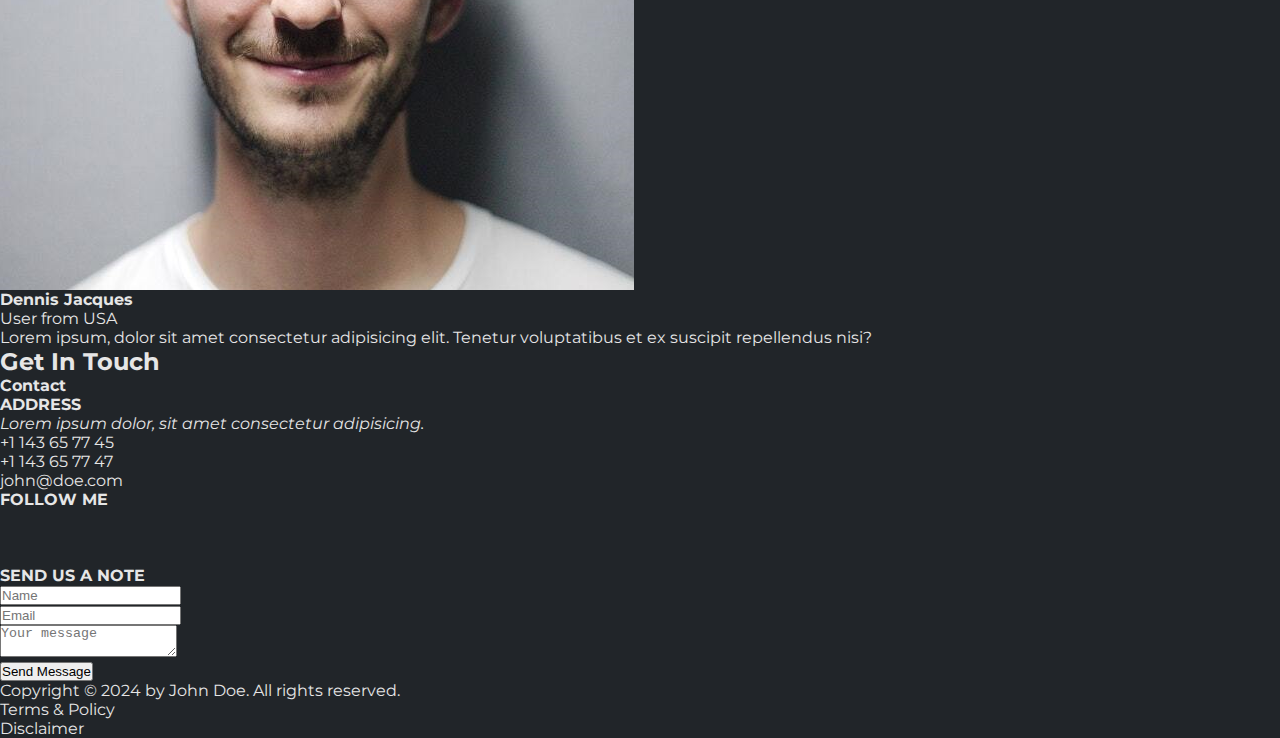
==== commit ddabf59a: "day03-resume" ====
--- a/day03/resume/index.html
+++ b/day03/resume/index.html
@@ -1,5 +1,6 @@
 <!DOCTYPE html>
 <html lang="en">
+
 <head>
     <meta charset="UTF-8">
     <meta name="viewport" content="width=device-width, initial-scale=1.0">
@@ -7,15 +8,25 @@
     <link rel="stylesheet" href="https://cdnjs.cloudflare.com/ajax/libs/font-awesome/6.5.2/css/all.min.css"
         integrity="sha512-SnH5WK+bZxgPHs44uWIX+LLJAJ9/2PkPKZ5QiAj6Ta86w+fsb2TkcmfRyVX3pBnMFcV7oQPJkl9QevSCWr3W6A=="
         crossorigin="anonymous" referrerpolicy="no-referrer" />
+
     <link rel="preconnect" href="https://fonts.googleapis.com">
     <link rel="preconnect" href="https://fonts.gstatic.com" crossorigin>
     <link href="https://fonts.googleapis.com/css2?family=Montserrat:ital,wght@0,100..900;1,100..900&display=swap"
         rel="stylesheet">
-    <link rel="stylesheet" href="cs/style.css">
+
+
+    <link rel="stylesheet" href="css/style.css">
+
+
+
 </head>
+
 <body>
     <header>
         <h1>John Doe</h1>
+        
+        <label class="lbl-menu" for="chk-menu"><i class="fa-solid fa-bars fa-2x"></i></label>
+        <input type="checkbox"  id="chk-menu">
         <nav class="main-menu">
             <ul>
                 <li><a href="#home" title="John Doe resume">Home</a></li>
@@ -27,6 +38,7 @@
                 <li><a href="#contact" title="Contact me">Contact</a></li>
             </ul>
         </nav>
+
         <nav class="social-menu">
             <ul>
                 <li><a href="https://linkedin.com" target="_blank"><i class="fa-brands fa-linkedin"></i></a></li>
@@ -35,9 +47,11 @@
             </ul>
         </nav>
     </header>
+
     <main>
         <section class="banner">
             <img src="img/john-doe-banner.jpg" alt="John Doe">
+
             <div class="banner-text">
                 <h5>Welcome</h5>
                 <h2>I'm a developer</h2>
@@ -45,11 +59,14 @@
                 <button class="btn btn-outline">Hire me</button>
             </div>
         </section>
+
         <section class="about">
             <div class="section-title">
                 <h2>About Me</h2>
                 <h4>Know Me More</h4>
             </div>
+
+
             <div class="section-content">
                 <div class="row">
                     <div>
@@ -70,11 +87,13 @@
                             <li><strong>Name:</strong> John Doe</li>
                             <li><strong>Email:</strong> john@doe.com</li>
                             <li><strong>Age:</strong> 27</li>
-                            <li><strong>From:</strong> Los Angels</li>
+                            <li><strong>From:</strong> Los Angeles</li>
                         </ul>
                         <button class="btn btn-bg">Download CV <i class="fa-solid fa-download"></i></button>
-                    </div>
-                </div>
+
+                    </div>
+                </div>
+
                 <ul class="row">
                     <li>
                         <h3>10+</h3>
@@ -94,12 +113,17 @@
                     </li>
                 </ul>
             </div>
-        </section>
+
+
+        </section>
+
+
         <section class="whatido">
             <div class="section-title">
                 <h2>Services</h2>
                 <h4>What I Do</h4>
             </div>
+
             <div class="section-content">
                 <div class="row">
                     <ul>
@@ -125,6 +149,7 @@
                             </div>
                         </li>
                     </ul>
+
                     <ul>
                         <li>
                             <i class="fa-solid fa-palette"></i>
@@ -151,13 +176,17 @@
                 </div>
             </div>
         </section>
+
+
         <section class="resume">
             <div class="section-title">
                 <h2>Summary</h2>
                 <h4>Resume</h4>
             </div>
+
             <div class="section-content">
                 <div class="row">
+
                     <div>
                         <h3>My Education</h3>
                         <ul>
@@ -180,9 +209,12 @@
                                 <p>Lorem ipsum dolor sit amet consectetur adipisicing elit. Architecto, delectus?</p>
                             </li>
                         </ul>
-                    </div>
+
+                    </div>
+
                     <div>
                         <h3>My Experince</h3>
+
                         <ul>
                             <li>
                                 <span>2000-2004</span>
@@ -204,9 +236,13 @@
                             </li>
                         </ul>
                     </div>
-                </div>
+
+
+                </div>
+
                 <div class="skills">
                     <h3>My Skills</h3>
+
                     <diw class="row">
                         <ul>
                             <li>
@@ -231,6 +267,7 @@
                                 <progress value="75" max="100"></progress>
                             </li>
                         </ul>
+
                         <ul>
                             <li>
                                 <h6>
@@ -255,15 +292,19 @@
                             </li>
                         </ul>
                     </diw>
-                </div>
+
+                </div>
+
                 <button class="btn">Download CV <i class="fa-solid fa-download"></i></button>
             </div>
         </section>
+
         <section class="portfolio">
             <div class="section-title">
                 <h2>Portfolio</h2>
                 <h4>My Work</h4>
             </div>
+
             <div class="section-content">
                 <nav>
                     <ul>
@@ -273,6 +314,7 @@
                         <li><a href="#p">Photos</a></li>
                     </ul>
                 </nav>
+
                 <div class="masonary-content">
                     <img src="img/landscape-01.jpg" alt="Landscape 1">
                     <img src="img/landscape-02.jpg" alt="Landscape 2">
@@ -284,13 +326,15 @@
                 </div>
             </div>
         </section>
+
         <section class="clients">
             <div class="section-title">
                 <h2>Testimonals</h2>
                 <h4>Client Speak</h4>
             </div>
-            <div class="section-content">
-               <div class="row">
+
+            <div class="section-content">
+                <div class="row">
                     <div class="testimonal">
                         <div class="title">
                             <img src="img/john-doe.png" alt="">
@@ -299,7 +343,9 @@
                                 <p>User from USA</p>
                             </div>
                         </div>
-                        <p>Lorem ipsum, dolor sit amet consectetur adipisicing elit. Tenetur voluptatibus et ex suscipit repellendus nisi?</p>
+                        <p>Lorem ipsum, dolor sit amet consectetur adipisicing elit. Tenetur voluptatibus et ex suscipit
+                            repellendus nisi?</p>
+
                         <div>
                             <i class="fa-solid fa-star"></i>
                             <i class="fa-solid fa-star"></i>
@@ -316,7 +362,9 @@
                                 <p>User from USA</p>
                             </div>
                         </div>
-                        <p>Lorem ipsum, dolor sit amet consectetur adipisicing elit. Tenetur voluptatibus et ex suscipit repellendus nisi?</p>
+                        <p>Lorem ipsum, dolor sit amet consectetur adipisicing elit. Tenetur voluptatibus et ex suscipit
+                            repellendus nisi?</p>
+
                         <div>
                             <i class="fa-solid fa-star"></i>
                             <i class="fa-solid fa-star"></i>
@@ -325,10 +373,82 @@
                             <i class="fa-solid fa-star"></i>
                         </div>
                     </div>
-               </div>
-            </div>
-        </section>
+                </div>
+            </div>
+        </section>
+
+        <section class="contact">
+            <div class="section-title">
+                <h2>Get In Touch</h2>
+                <h4>Contact</h4>
+            </div>
+
+            <div class="section-content">
+                <div class="row">
+                    <div class="info">
+                        <div class="address">
+                            <h4>ADDRESS</h4>
+                            <address>Lorem ipsum dolor, sit amet consectetur adipisicing.</address>
+
+                            <ul>
+                                <li><a href="tel:+1143657745"><i class="fa-solid fa-phone"></i> +1 143 65 77 45</a></li>
+                                <li><a href="tel:+1143657747"><i class="fa-solid fa-fax"></i> +1 143 65 77 47</a></li>
+                                <li><a href="mailto:john@doe.com"><i class="fa-solid fa-envelope"></i> john@doe.com</a>
+                                </li>
+                            </ul>
+
+                        </div>
+
+
+                        <div class="social">
+                            <h4>FOLLOW ME</h4>
+                            <ul>
+                                <li><a href="https://linkedin.com"><i class="fa-brands fa-linkedin"></i></a></li>
+                                <li><a href="https://x.com"><i class="fa-brands fa-x-twitter"></i></a></li>
+                                <li><a href="https://facebook.com"><i class="fa-brands fa-facebook"></i></a></li>
+                            </ul>
+                        </div>
+                    </div>
+                    <div>
+                        <h4>SEND US A NOTE</h4>
+                        <form action="">
+                            <div>
+                                <input type="text" name="name" placeholder="Name">
+                            </div>
+                            <div>
+                                <input type="email" name="email" placeholder="Email">
+                            </div>
+                            <div>
+                                <textarea name="message" placeholder="Your message"></textarea>
+                            </div>
+                            <button class="btn btn-bg">Send Message</button>
+                        </form>
+                    </div>
+                </div>
+            </div>
+
+
+        </section>
+
+
     </main>
-    <footer></footer>
+
+
+    <footer>
+        <div class="row">
+            <p>Copyright &copy; 2024 by <span>John Doe.</span> All rights reserved.</p>
+        </div>
+
+
+    </footer>
+
+    <nav>
+        <ul>
+            <li><a href="#">Terms &amp; Policy</a></li>
+            <li><a href="#">Disclaimer</a></li>
+        </ul>
+    </nav>
+
 </body>
+
 </html>--- a/day03/resume/css/style.css
+++ b/day03/resume/css/style.css
@@ -0,0 +1,173 @@
+:root {
+  --color1: #212529;
+  --color2: #e6e6e6;
+  --color3: #343a40;
+  --color4: #02b75a;
+  --color5: #4f4f50;
+  --color6: #0f0f0f;
+  --color7: #00ea71;
+}
+
+*,
+*::before,
+*::after {
+  margin: 0;
+  padding: 0;
+  box-sizing: border-box;
+}
+
+img,
+picture,
+video,
+canvas,
+svg {
+  display: block;
+  max-width: 100%;
+}
+
+body {
+  font-family: "Montserrat", sans-serif;
+  background-color: var(--color1);
+  color: var(--color2);
+}
+
+a {
+  text-decoration: none;
+  color: var(--color2);
+}
+a:hover {
+  color: var(--color4);
+}
+
+/* HEADER */
+header {
+  display: flex;
+  justify-content: space-between;
+  align-items: center;
+  position: fixed;
+  z-index: 3;
+  top: 0;
+  left: 0;
+  right: 0;
+  padding: 30px;
+}
+
+header .main-menu {
+  background-color: var(--color3);
+  position: absolute;
+  top: 0;
+  left: 0;
+
+  height: 100vh;
+  padding: 30px 70px 10px 50px;
+  opacity: 0.95;
+  transition: transform 0.5s;
+  transform: translateX(-100%);
+  -webkit-transform: translateX(-100%);
+  -moz-transform: translateX(-100%);
+  -ms-transform: translateX(-100%);
+  -o-transform: translateX(-100%);
+  -webkit-transition: transform 0.5s;
+  -moz-transition: transform 0.5s;
+  -ms-transition: transform 0.5s;
+  -o-transition: transform 0.5s;
+}
+
+@media (min-width: 1000px) {
+  header .main-menu {
+    position: static;
+    background-color: transparent;
+    padding: 0;
+    opacity: 1;
+    height: auto;
+    transition: none;
+    transform: none;
+    -webkit-transform: none;
+    -moz-transform: none;
+    -ms-transform: none;
+    -o-transform: none;
+    -webkit-transition: none;
+    -moz-transition: none;
+    -ms-transition: none;
+    -o-transition: none;
+  }
+}
+
+header .main-menu ul {
+  margin: 0;
+  padding: 0;
+  list-style: none;
+  line-height: 40px;
+}
+
+@media (min-width: 1000px) {
+  header .main-menu ul {
+    display: flex;
+    gap: 20px;
+    justify-content: space-between;
+    align-items: center;
+  }
+}
+
+header .social-menu {
+  display: none;
+}
+
+@media (min-width: 1000px) {
+  header .social-menu {
+    display: block;
+  }
+
+  header .social-menu ul {
+    list-style: none;
+    display: flex;
+    gap: 20px;
+  }
+}
+
+header .lbl-menu {
+  cursor: pointer;
+}
+
+@media (min-width: 1000px) {
+  header .lbl-menu {
+    display: none;
+  }
+}
+
+header #chk-menu {
+  display: none;
+}
+
+header #chk-menu:checked + .main-menu {
+  transform: translateX(0%);
+  -webkit-transform: translateX(0%);
+  -moz-transform: translateX(0%);
+  -ms-transform: translateX(0%);
+  -o-transform: translateX(0%);
+}
+
+/* Banner */
+
+.banner {
+  position: relative;
+}
+
+.banner img {
+  width: 100vh;
+  height: 100vh;
+  object-fit: cover;
+}
+
+.banner .banner-text {
+  text-align: center;
+  font-size: 150%;
+  position: absolute;
+  top: 50%;
+  left: 50%;
+  transform: translate(-50%, -50%);
+  -webkit-transform: translate(-50%, -50%);
+  -moz-transform: translate(-50%, -50%);
+  -ms-transform: translate(-50%, -50%);
+  -o-transform: translate(-50%, -50%);
+}
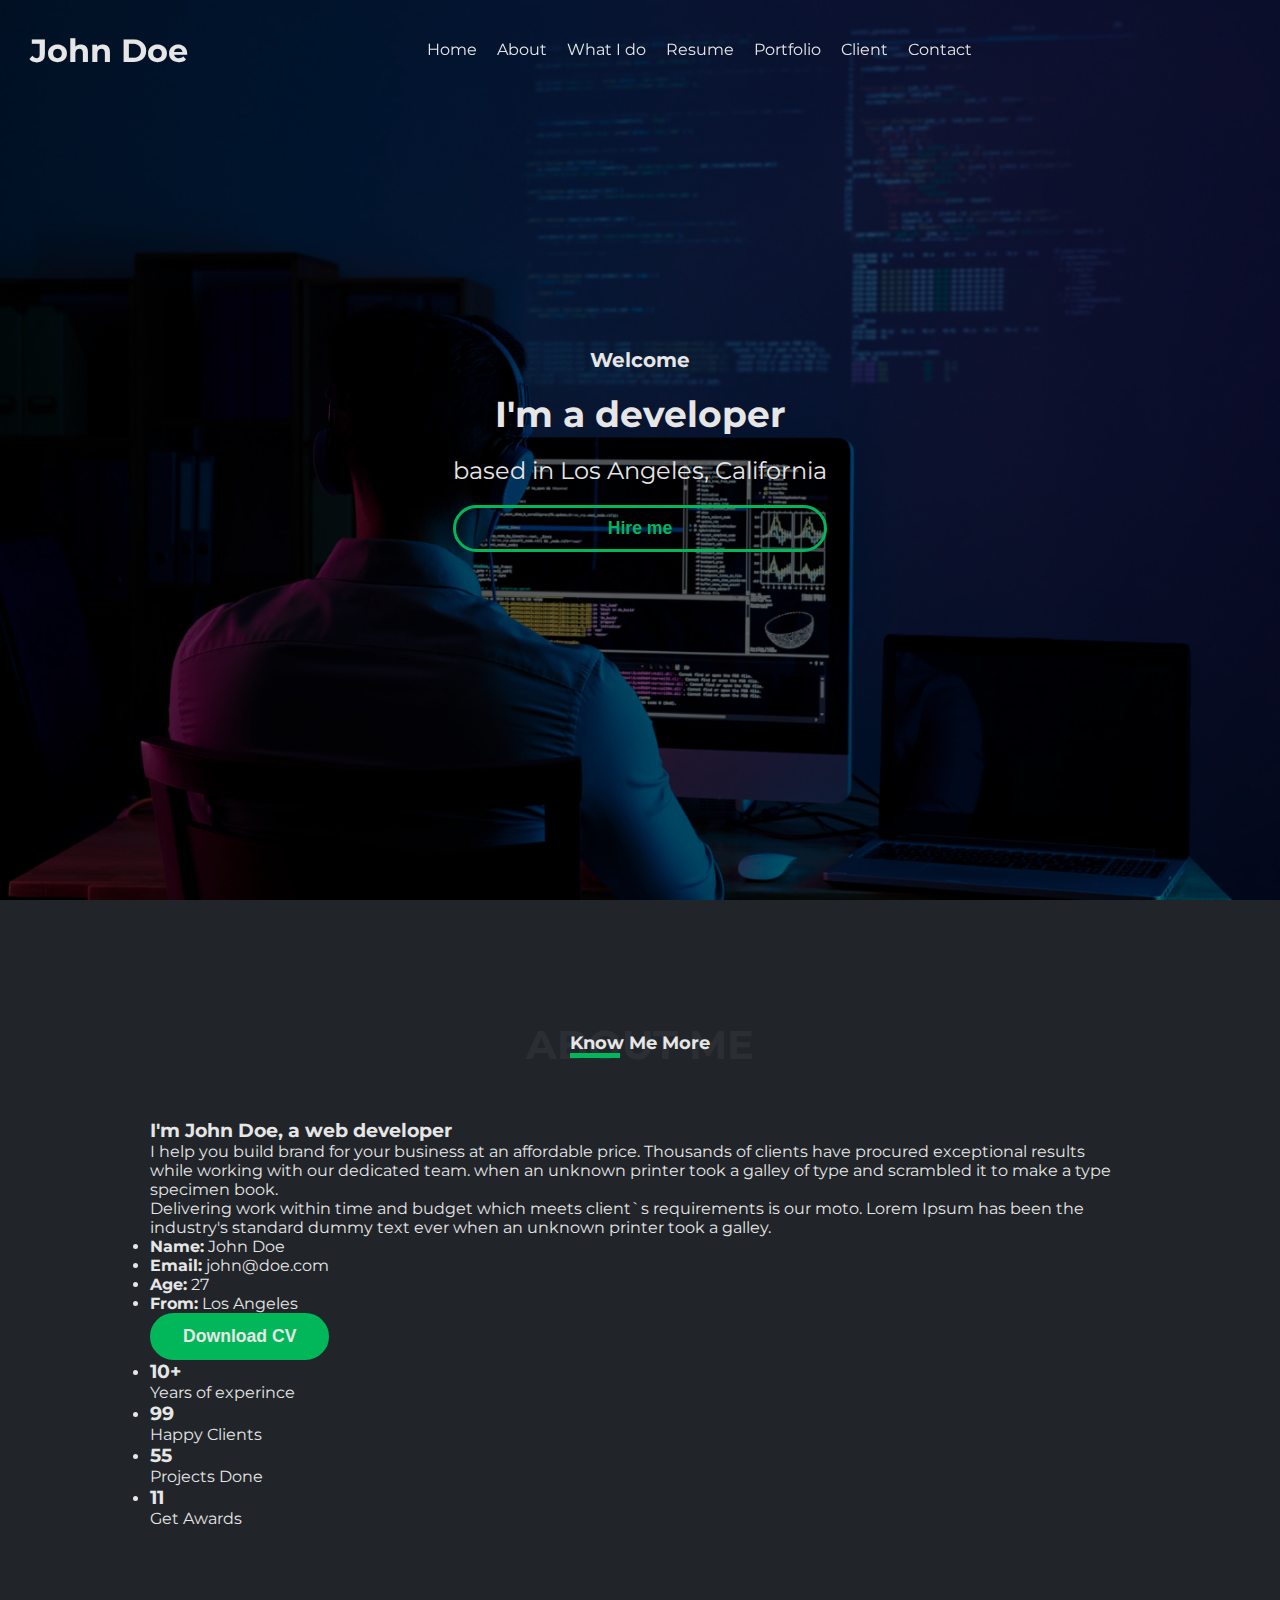
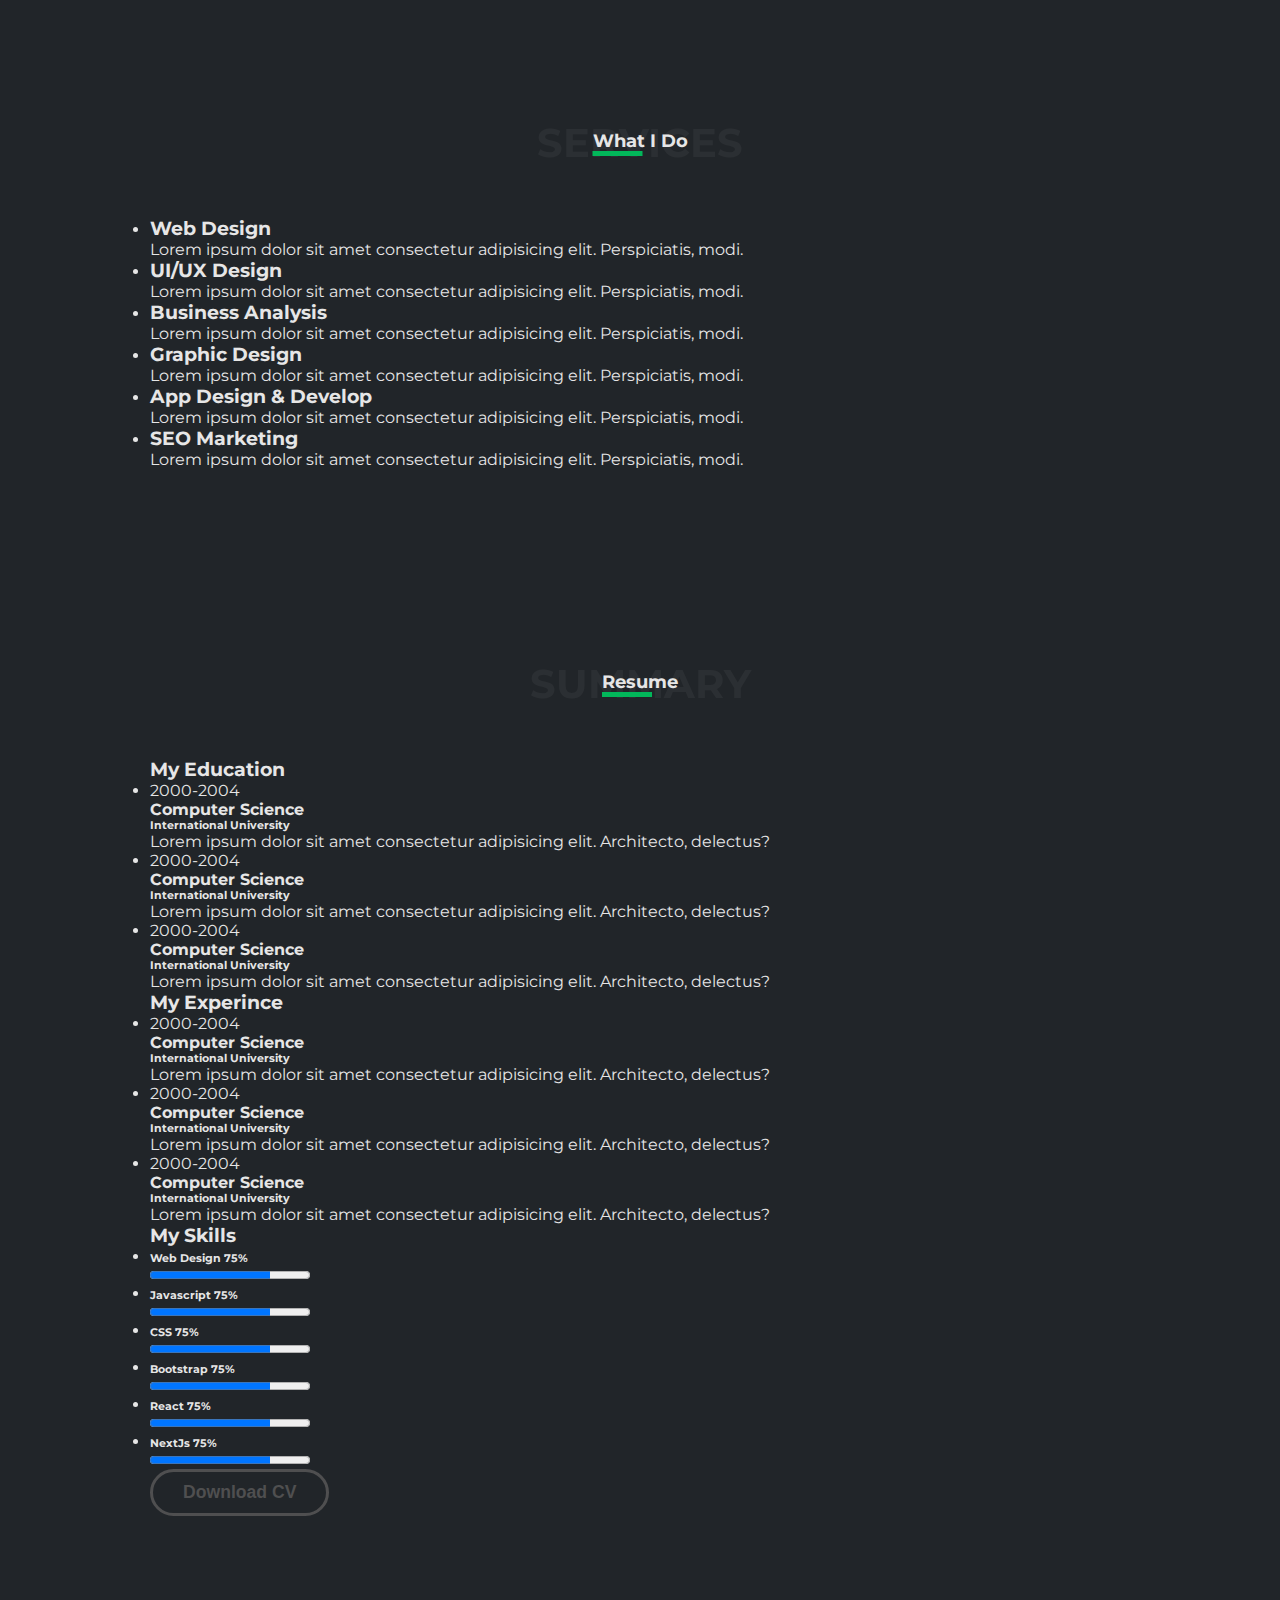
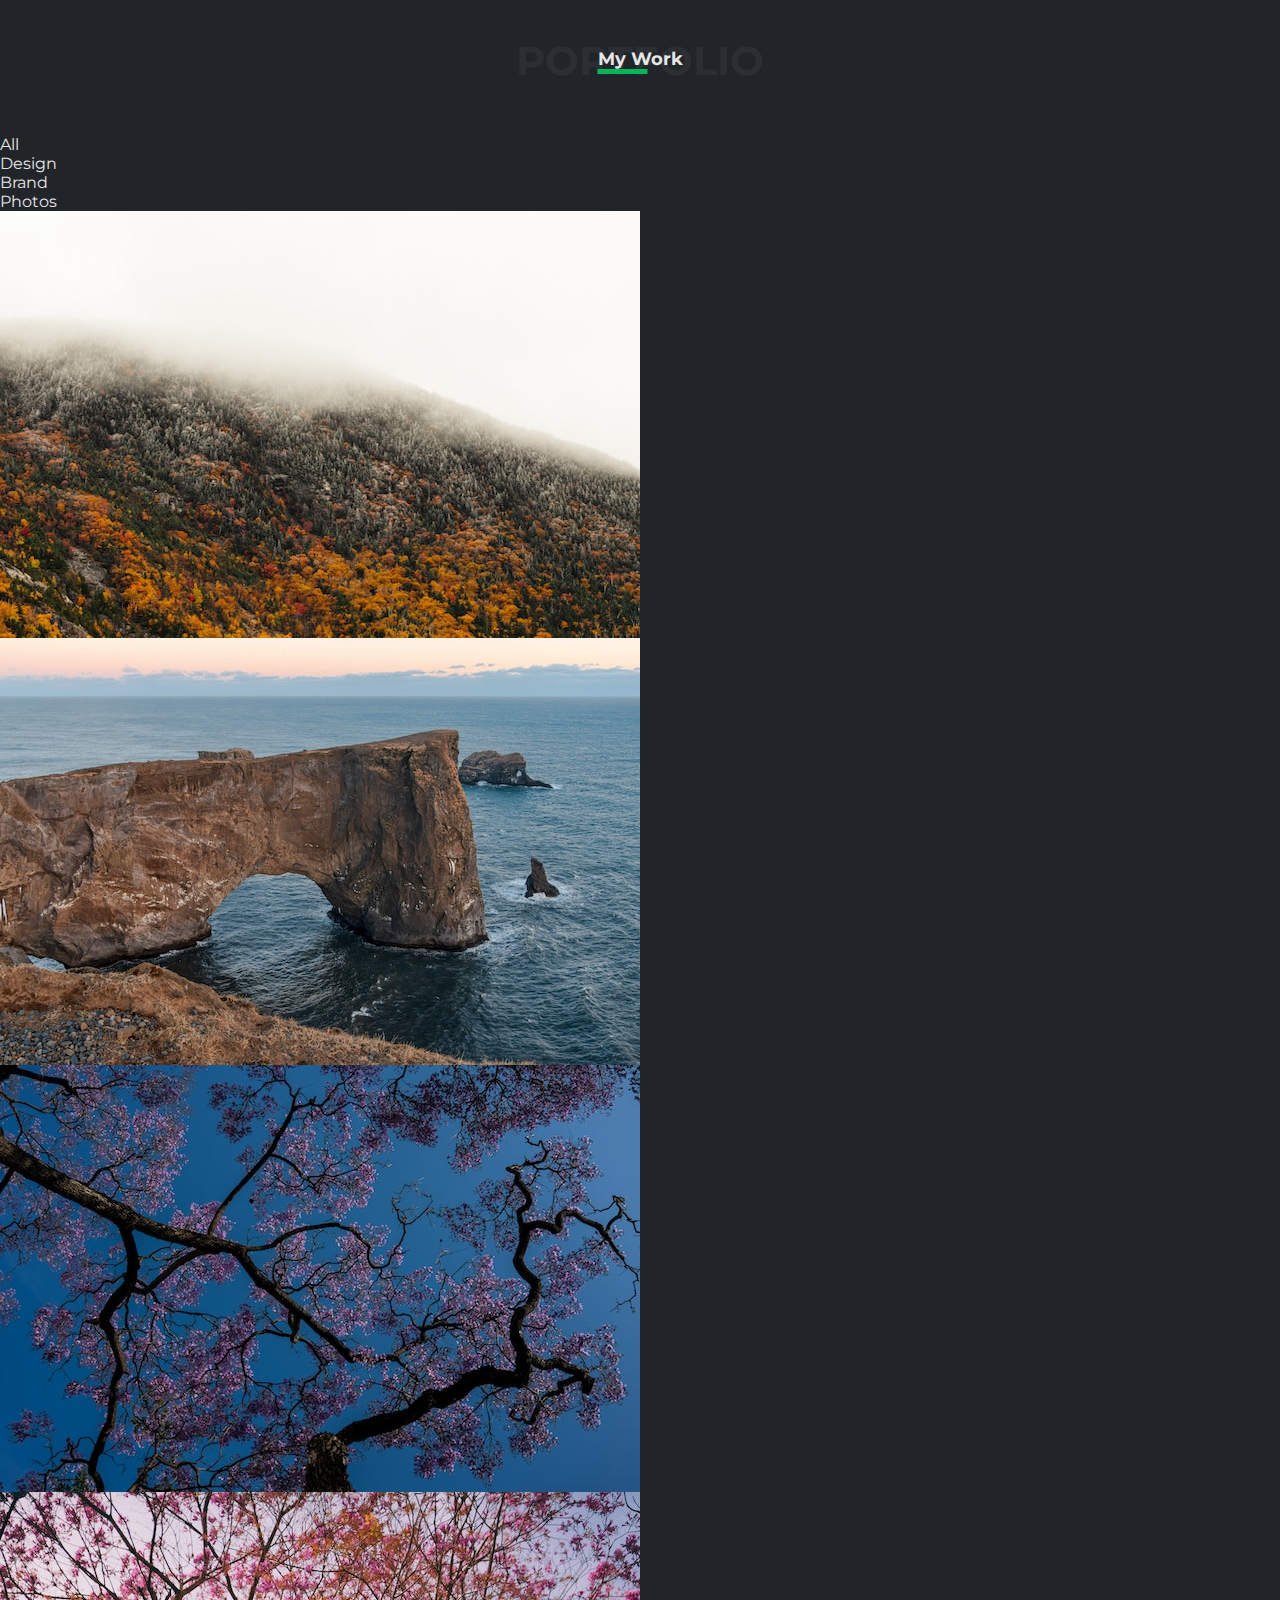
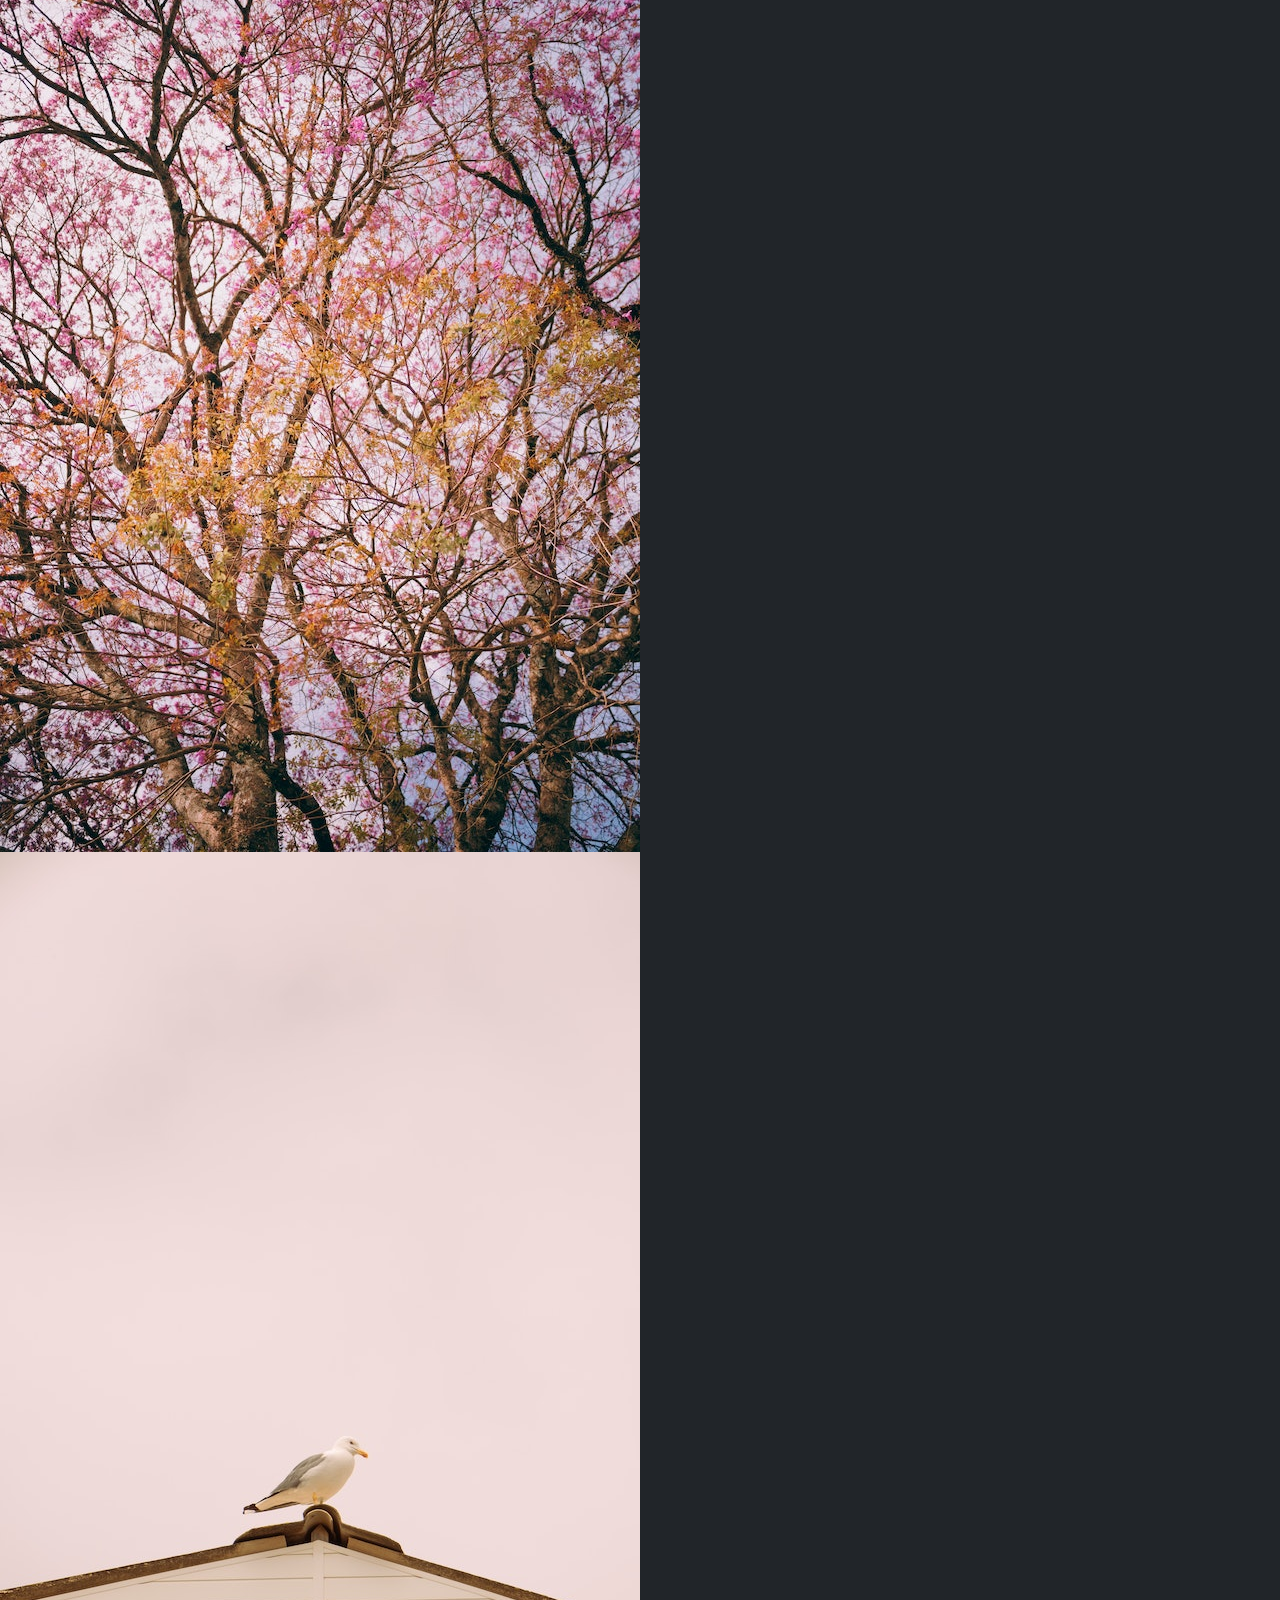
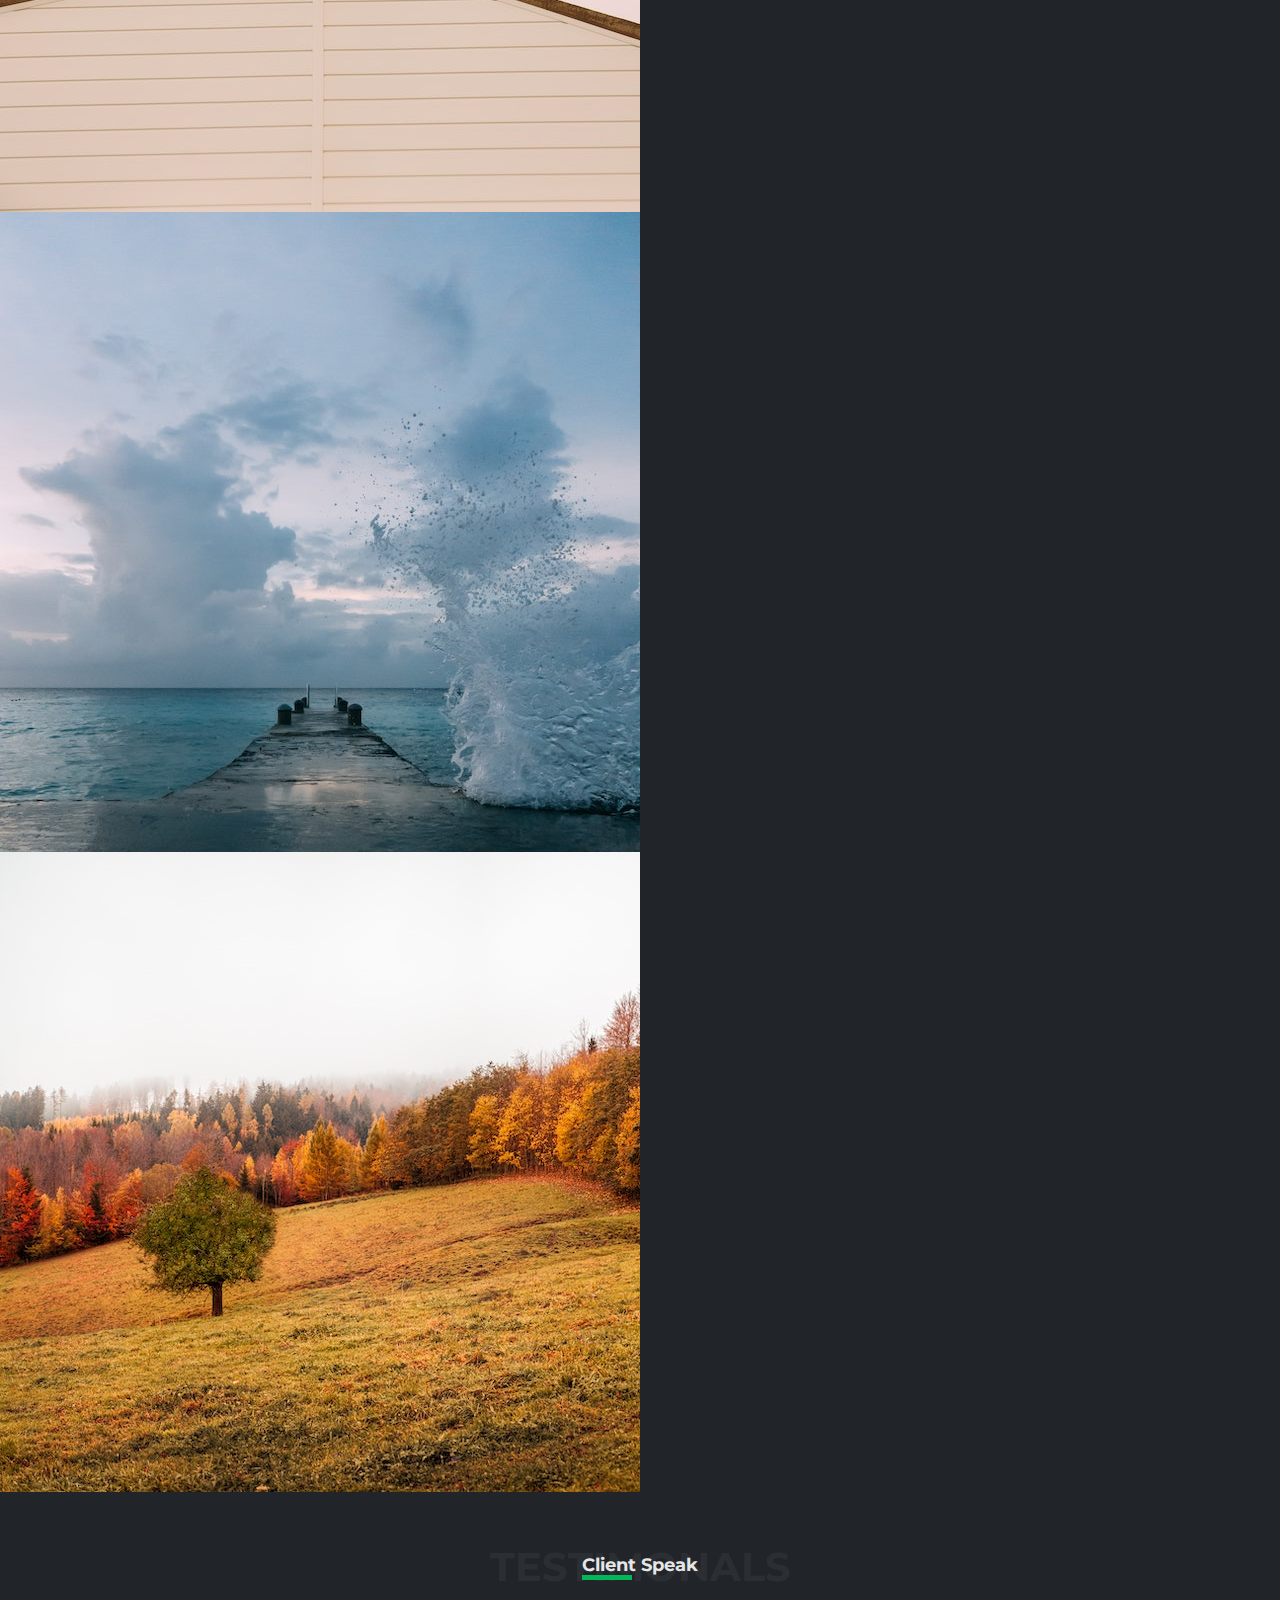
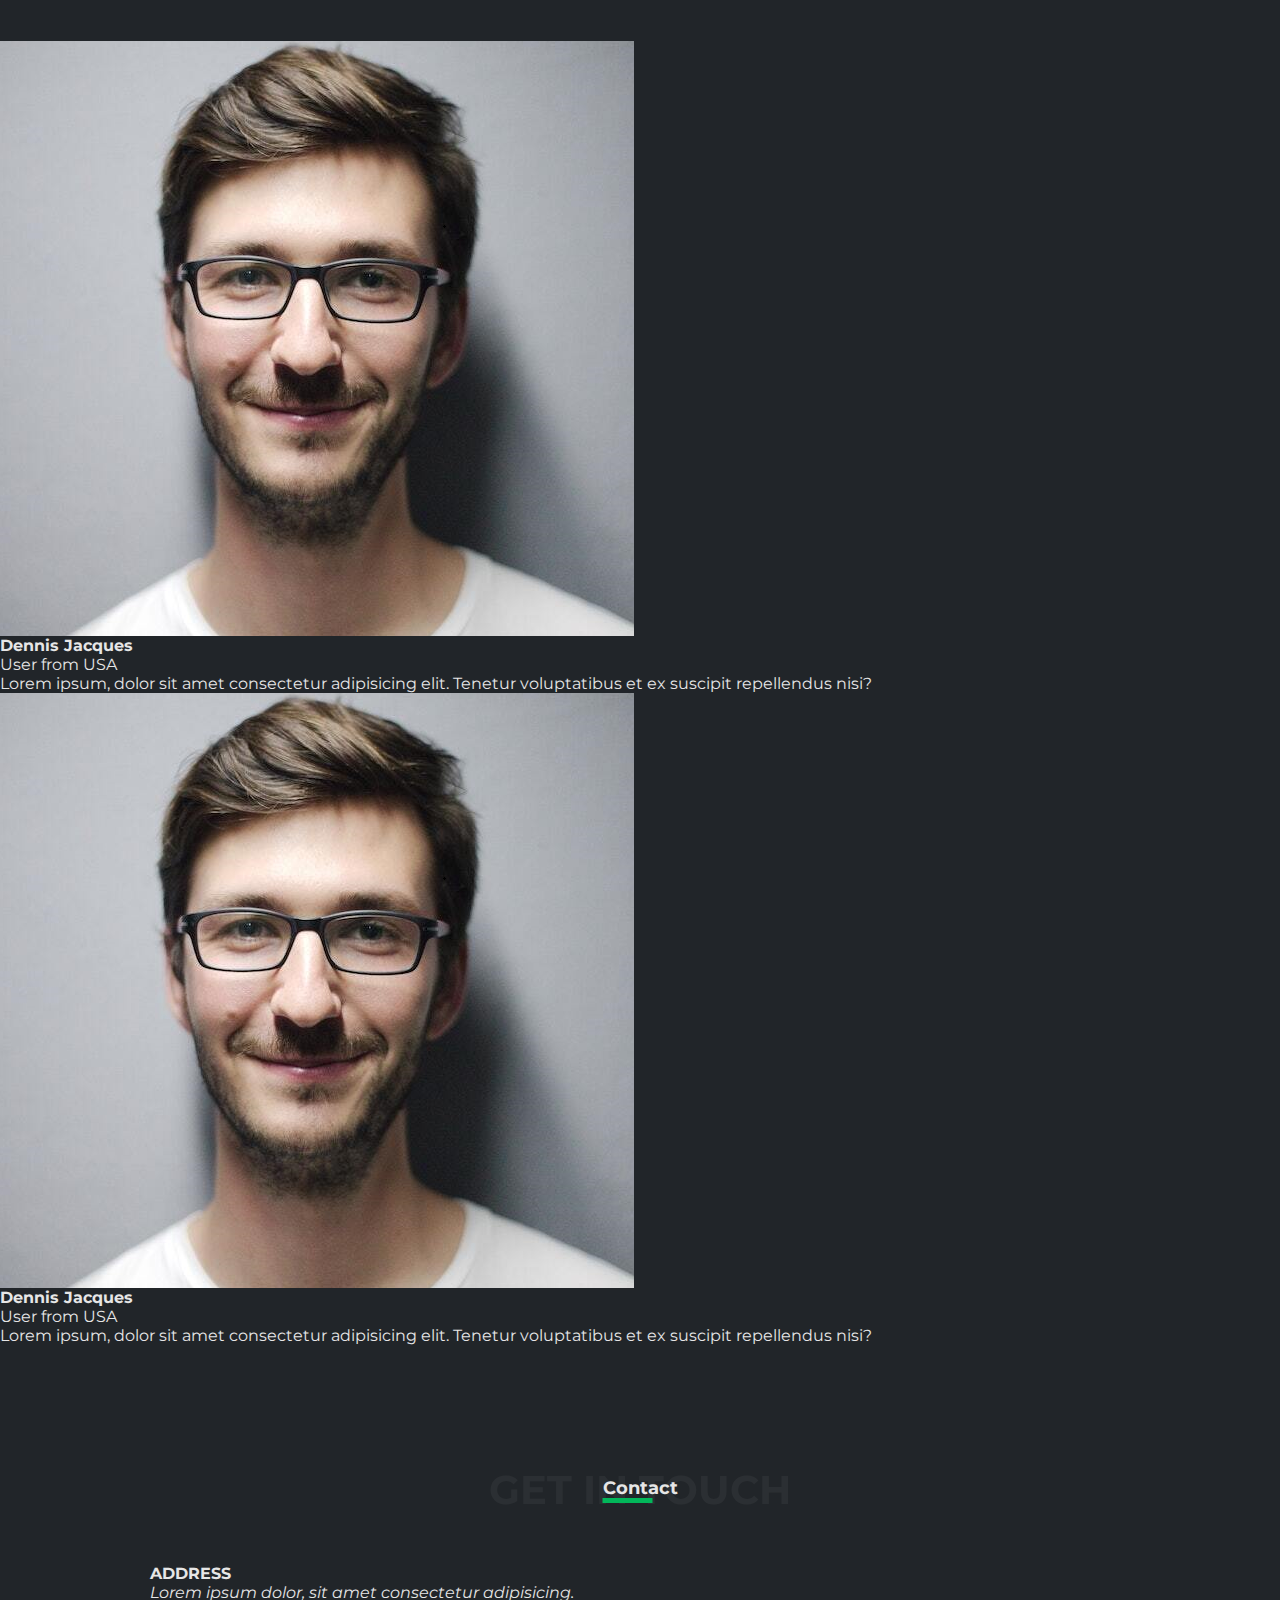
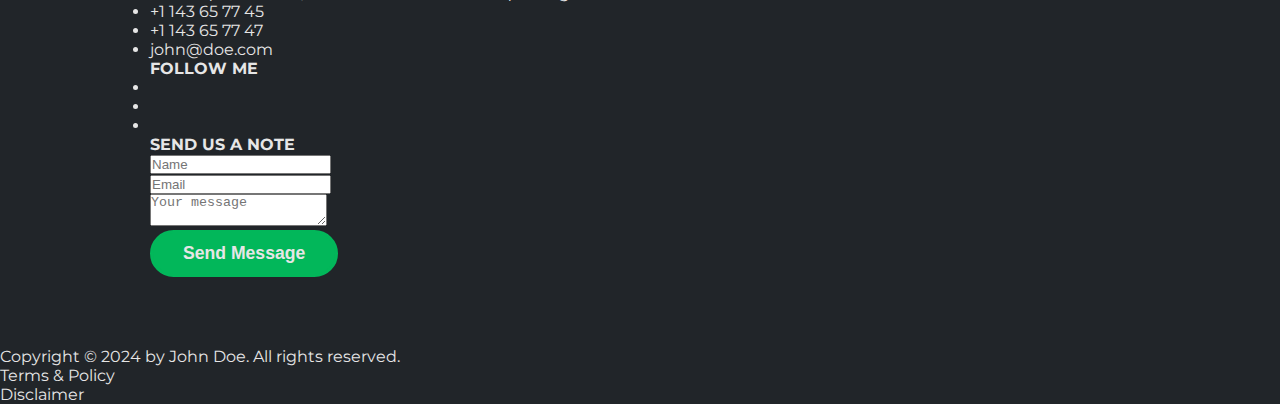
==== commit 65662b84: "day03" ====
--- a/day03/resume/index.html
+++ b/day03/resume/index.html
@@ -60,7 +60,7 @@
             </div>
         </section>
 
-        <section class="about">
+        <section class="about container">
             <div class="section-title">
                 <h2>About Me</h2>
                 <h4>Know Me More</h4>
@@ -118,7 +118,7 @@
         </section>
 
 
-        <section class="whatido">
+        <section class="whatido container">
             <div class="section-title">
                 <h2>Services</h2>
                 <h4>What I Do</h4>
@@ -178,7 +178,7 @@
         </section>
 
 
-        <section class="resume">
+        <section class="resume container">
             <div class="section-title">
                 <h2>Summary</h2>
                 <h4>Resume</h4>
@@ -377,7 +377,7 @@
             </div>
         </section>
 
-        <section class="contact">
+        <section class="contact container">
             <div class="section-title">
                 <h2>Get In Touch</h2>
                 <h4>Contact</h4>
--- a/day03/resume/css/style.css
+++ b/day03/resume/css/style.css
@@ -1,3 +1,4 @@
+/* COMMON */
 :root {
   --color1: #212529;
   --color2: #e6e6e6;
@@ -16,6 +17,85 @@
   box-sizing: border-box;
 }
 
+.btn {
+  background: none;
+  border: 3px solid var(--color5);
+  color: var(--color5);
+  padding: 10px 30px;
+  cursor: pointer;
+  font-size: 1.1rem;
+  font-weight: 600;
+  border-radius: 50px;
+  -webkit-border-radius: 50px;
+  -moz-border-radius: 50px;
+  -ms-border-radius: 50px;
+  -o-border-radius: 50px;
+}
+.btn-outline {
+  border-color: var(--color4);
+  color: var(--color4);
+}
+
+.btn-bg {
+  border-color: var(--color4);
+  background-color: var(--color4);
+  color: var(--color2);
+}
+
+.container {
+  padding: 70px 20px;
+}
+
+@media (min-width: 500px) {
+  .container {
+    padding: 70px 50px;
+  }
+}
+
+@media (min-width: 800px) {
+  .container {
+    padding: 70px 100px;
+  }
+}
+
+@media (min-width: 1000px) {
+  .container {
+    padding: 70px 150px;
+  }
+}
+
+.section-title {
+  text-align: center;
+  margin: 50px;
+  position: relative;
+}
+
+.section-title h2{
+    text-transform: uppercase;
+    font-size: 2.5rem;
+    opacity: 0.05;
+}
+
+.section-title h4{
+  font-size: 1.1rem;
+  position: absolute;
+  top: 50%;
+  left: 50%;
+  transform: translate(-50%,-50%);
+  -webkit-transform: translate(-50%,-50%);
+  -moz-transform: translate(-50%,-50%);
+  -ms-transform: translate(-50%,-50%);
+  -o-transform: translate(-50%,-50%);
+}
+
+.section-title h4:after{
+  content: "";
+  background-color: var(--color4);
+  width: 50px;
+  height: 5px;
+  display: block;
+}
+
 img,
 picture,
 video,
@@ -35,6 +115,7 @@
   text-decoration: none;
   color: var(--color2);
 }
+
 a:hover {
   color: var(--color4);
 }
@@ -45,10 +126,10 @@
   justify-content: space-between;
   align-items: center;
   position: fixed;
-  z-index: 3;
   top: 0;
   left: 0;
   right: 0;
+  z-index: 3;
   padding: 30px;
 }
 
@@ -57,16 +138,15 @@
   position: absolute;
   top: 0;
   left: 0;
-
   height: 100vh;
   padding: 30px 70px 10px 50px;
   opacity: 0.95;
-  transition: transform 0.5s;
   transform: translateX(-100%);
   -webkit-transform: translateX(-100%);
   -moz-transform: translateX(-100%);
   -ms-transform: translateX(-100%);
   -o-transform: translateX(-100%);
+  transition: transform 0.5s;
   -webkit-transition: transform 0.5s;
   -moz-transition: transform 0.5s;
   -ms-transition: transform 0.5s;
@@ -80,12 +160,12 @@
     padding: 0;
     opacity: 1;
     height: auto;
-    transition: none;
     transform: none;
     -webkit-transform: none;
     -moz-transform: none;
     -ms-transform: none;
     -o-transform: none;
+    transition: none;
     -webkit-transition: none;
     -moz-transition: none;
     -ms-transition: none;
@@ -104,8 +184,6 @@
   header .main-menu ul {
     display: flex;
     gap: 20px;
-    justify-content: space-between;
-    align-items: center;
   }
 }
 
@@ -117,7 +195,6 @@
   header .social-menu {
     display: block;
   }
-
   header .social-menu ul {
     list-style: none;
     display: flex;
@@ -140,28 +217,32 @@
 }
 
 header #chk-menu:checked + .main-menu {
-  transform: translateX(0%);
-  -webkit-transform: translateX(0%);
-  -moz-transform: translateX(0%);
-  -ms-transform: translateX(0%);
-  -o-transform: translateX(0%);
-}
-
-/* Banner */
-
+  transform: translateX(0);
+  -webkit-transform: translateX(0);
+  -moz-transform: translateX(0);
+  -ms-transform: translateX(0);
+  -o-transform: translateX(0);
+}
+
+/* BANNER */
 .banner {
   position: relative;
 }
 
 .banner img {
-  width: 100vh;
+  width: 100vw;
   height: 100vh;
   object-fit: cover;
+  filter: brightness(40%);
+  -webkit-filter: brightness(40%);
 }
 
 .banner .banner-text {
   text-align: center;
   font-size: 150%;
+  display: flex;
+  flex-direction: column;
+  gap: 20px;
   position: absolute;
   top: 50%;
   left: 50%;
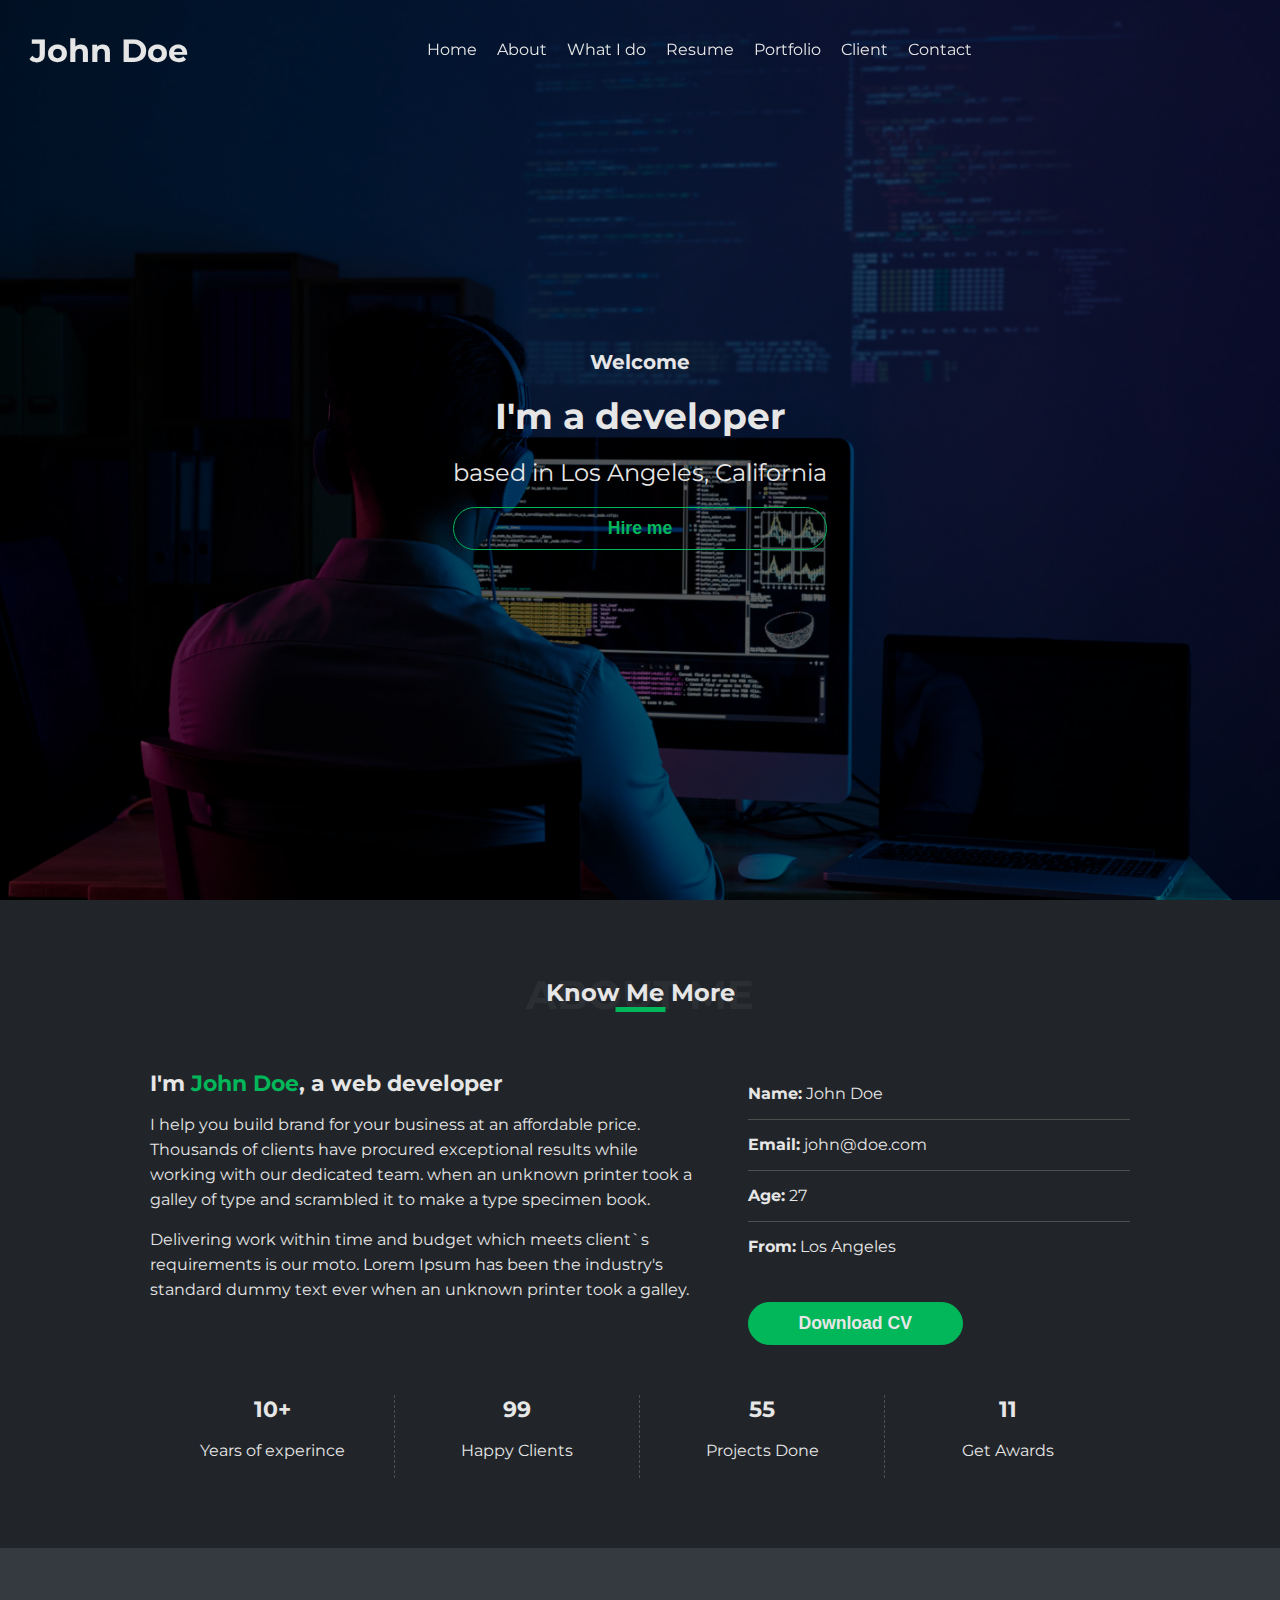
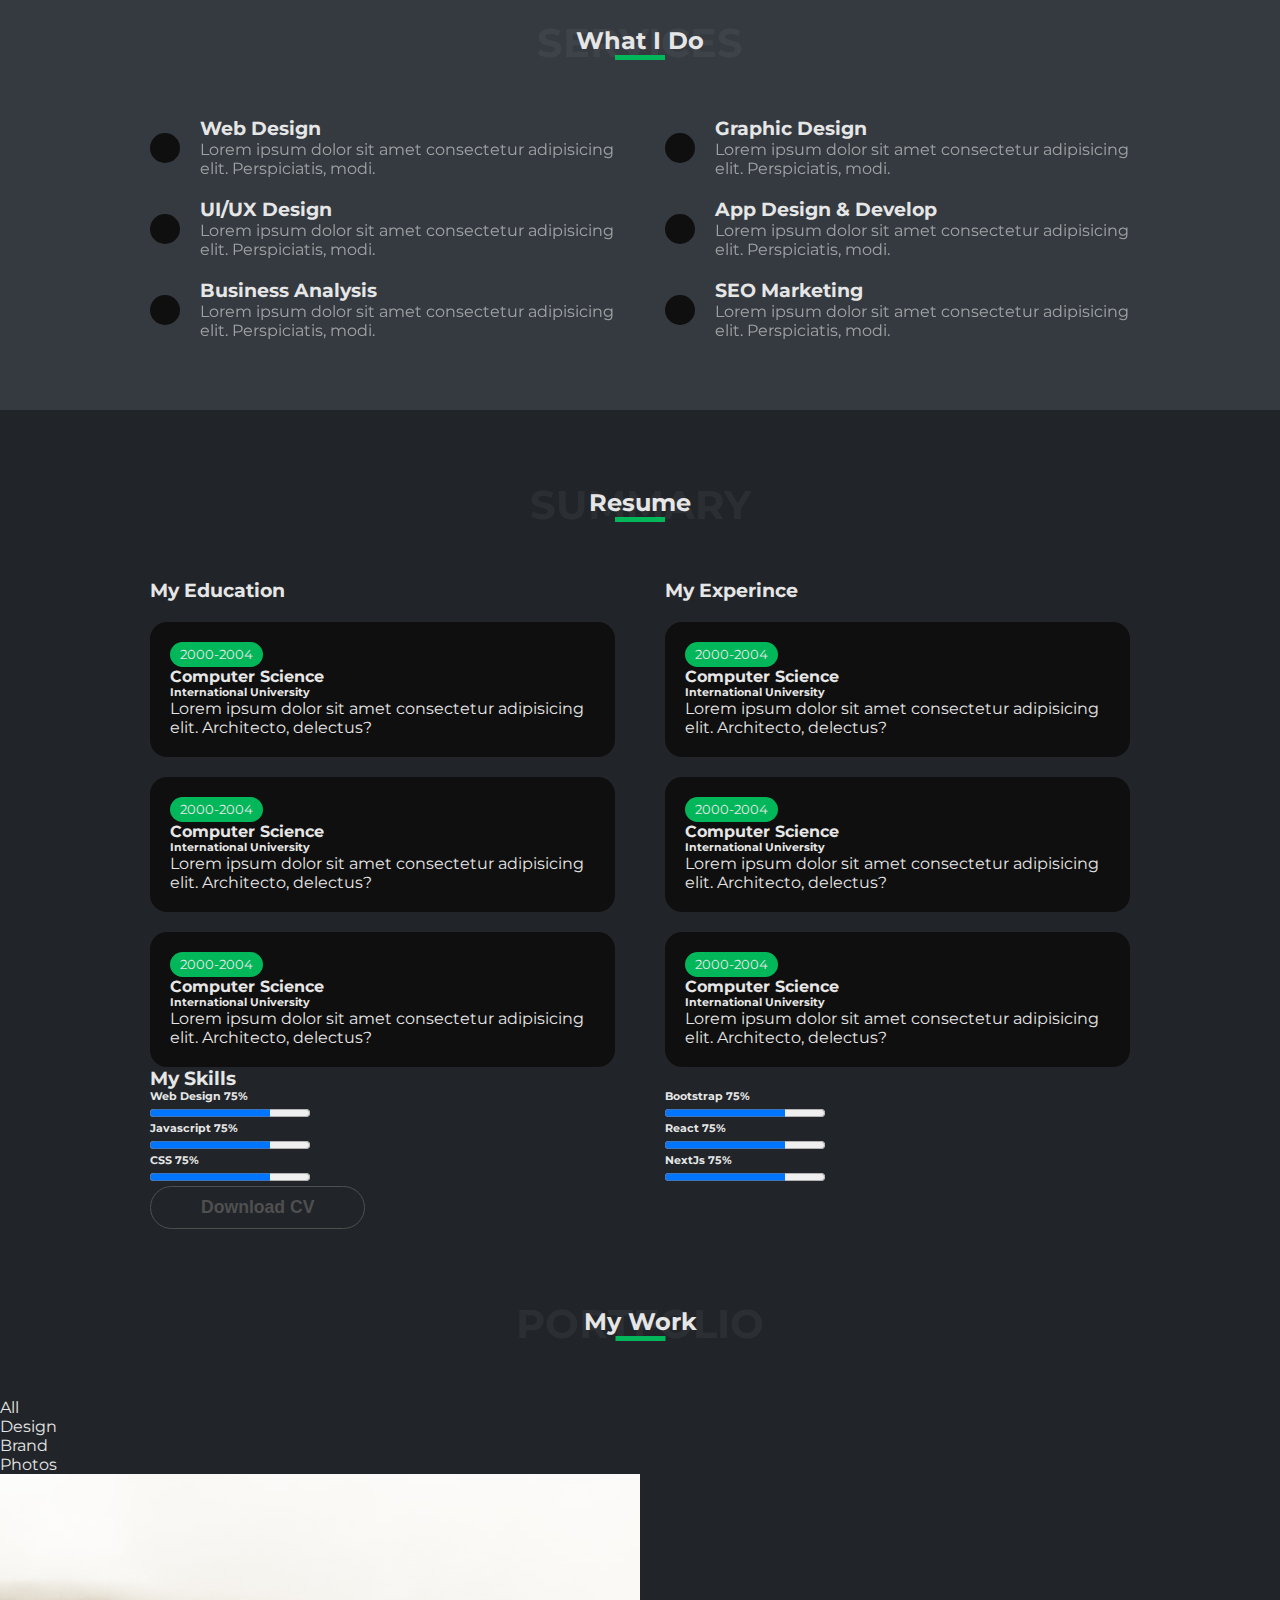
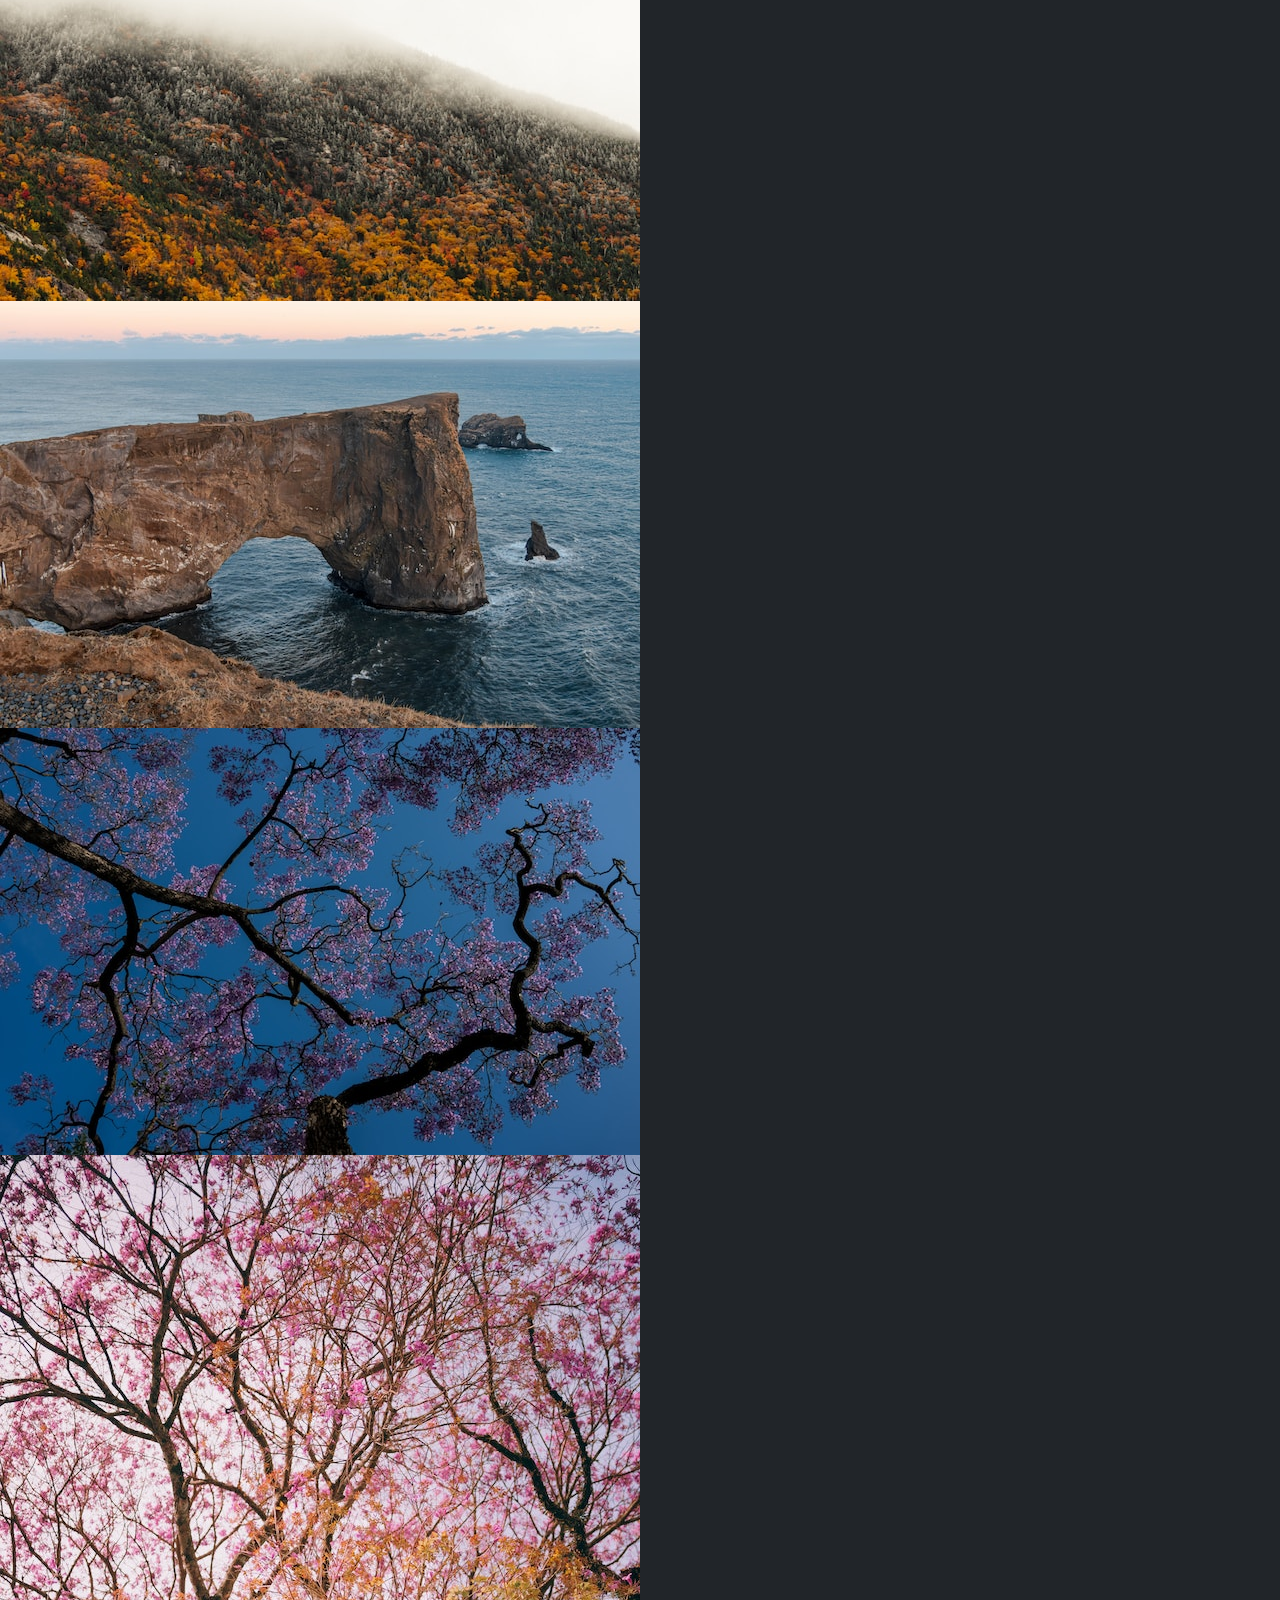
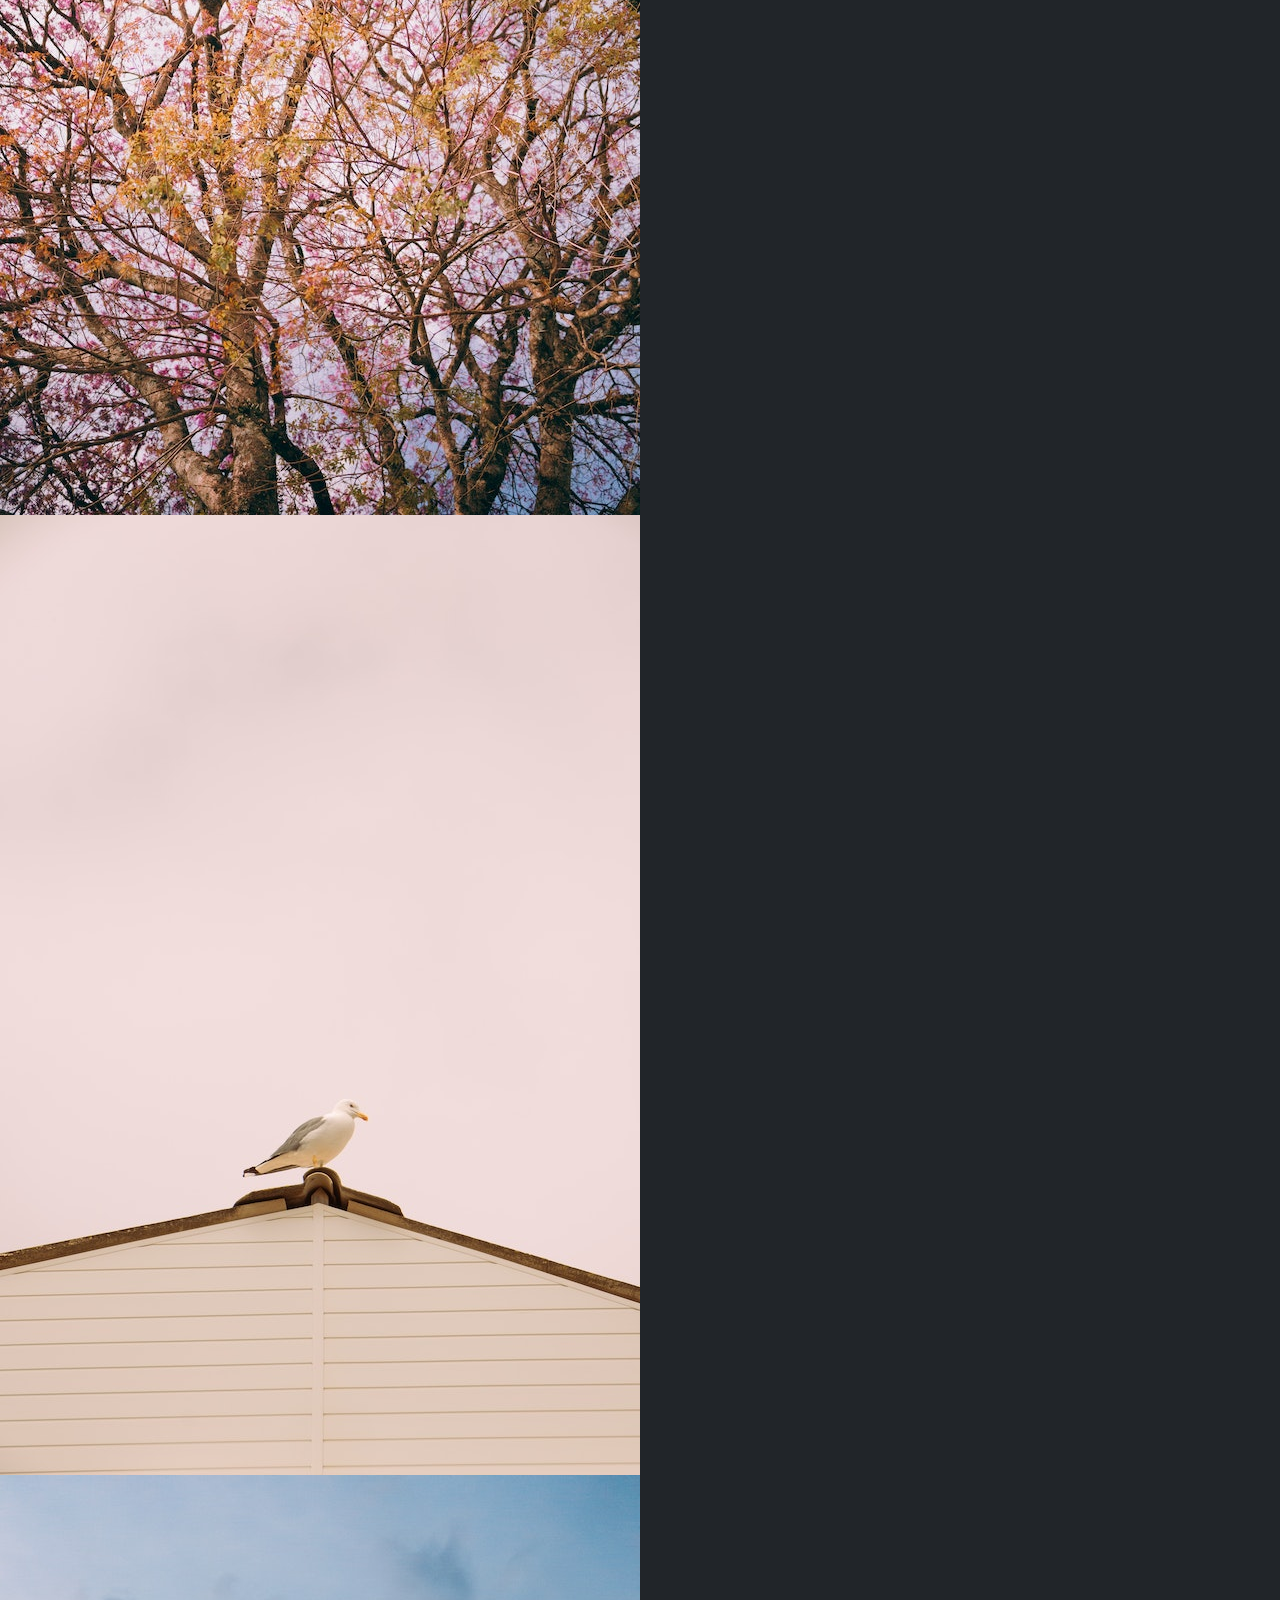
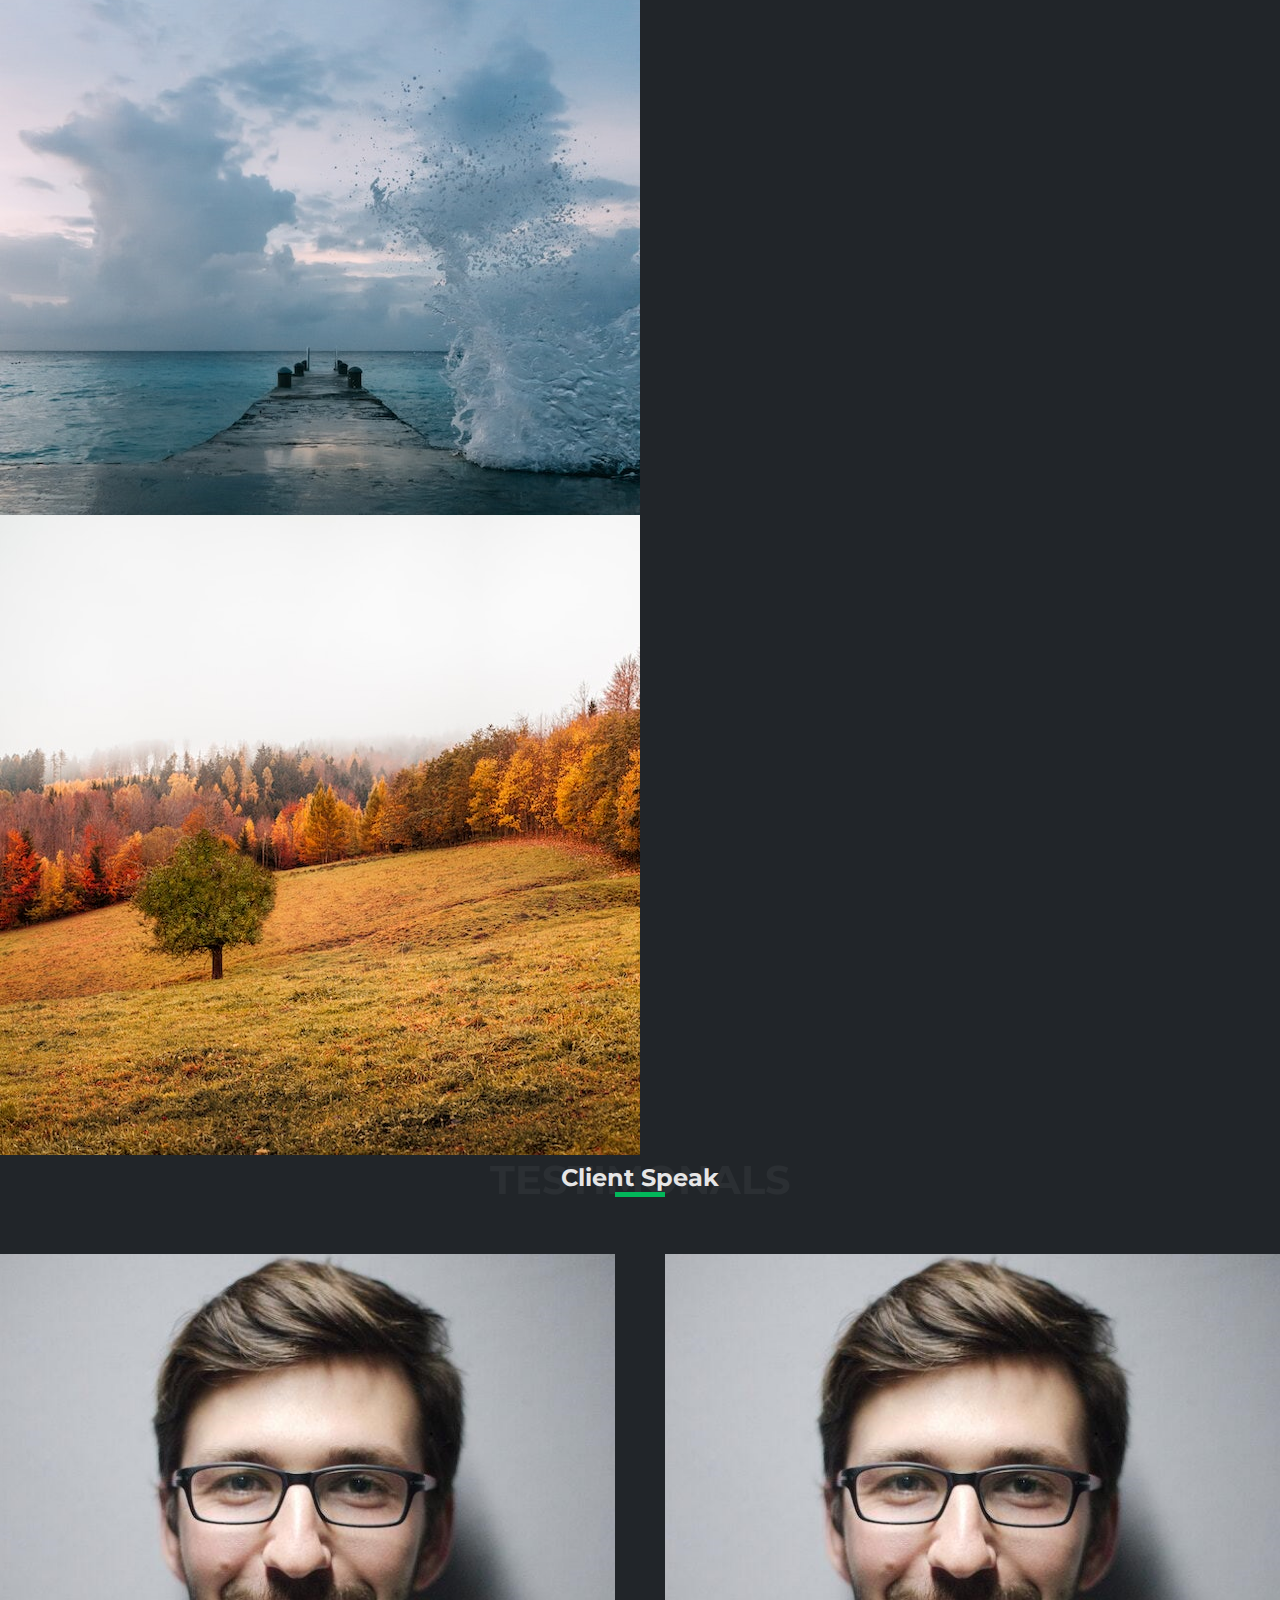
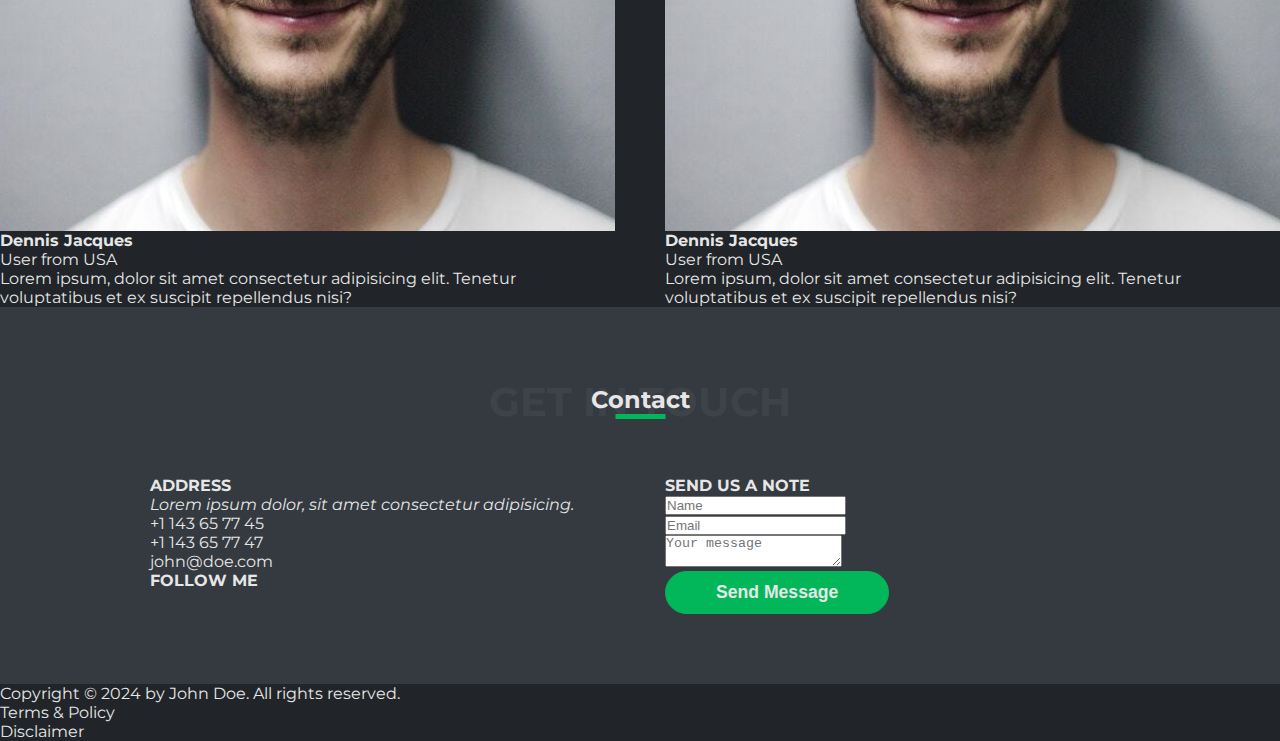
==== commit 0b12ec71: "resume day03" ====
--- a/day03/resume/index.html
+++ b/day03/resume/index.html
@@ -70,7 +70,7 @@
             <div class="section-content">
                 <div class="row">
                     <div>
-                        <h3>I'm <span>John Doe</span>, a web developer</h3>
+                        <h3>I'm <span class="text-green">John Doe</span>, a web developer</h3>
                         <p>I help you build brand for your business at an
                             affordable price. Thousands of clients have
                             procured exceptional results while working with
@@ -94,7 +94,7 @@
                     </div>
                 </div>
 
-                <ul class="row">
+                <ul class="row stats">
                     <li>
                         <h3>10+</h3>
                         <p>Years of experince</p>
@@ -185,7 +185,7 @@
             </div>
 
             <div class="section-content">
-                <div class="row">
+                <div class="row eduperience">
 
                     <div>
                         <h3>My Education</h3>
--- a/day03/resume/css/style.css
+++ b/day03/resume/css/style.css
@@ -8,7 +8,6 @@
   --color6: #0f0f0f;
   --color7: #00ea71;
 }
-
 *,
 *::before,
 *::after {
@@ -16,86 +15,6 @@
   padding: 0;
   box-sizing: border-box;
 }
-
-.btn {
-  background: none;
-  border: 3px solid var(--color5);
-  color: var(--color5);
-  padding: 10px 30px;
-  cursor: pointer;
-  font-size: 1.1rem;
-  font-weight: 600;
-  border-radius: 50px;
-  -webkit-border-radius: 50px;
-  -moz-border-radius: 50px;
-  -ms-border-radius: 50px;
-  -o-border-radius: 50px;
-}
-.btn-outline {
-  border-color: var(--color4);
-  color: var(--color4);
-}
-
-.btn-bg {
-  border-color: var(--color4);
-  background-color: var(--color4);
-  color: var(--color2);
-}
-
-.container {
-  padding: 70px 20px;
-}
-
-@media (min-width: 500px) {
-  .container {
-    padding: 70px 50px;
-  }
-}
-
-@media (min-width: 800px) {
-  .container {
-    padding: 70px 100px;
-  }
-}
-
-@media (min-width: 1000px) {
-  .container {
-    padding: 70px 150px;
-  }
-}
-
-.section-title {
-  text-align: center;
-  margin: 50px;
-  position: relative;
-}
-
-.section-title h2{
-    text-transform: uppercase;
-    font-size: 2.5rem;
-    opacity: 0.05;
-}
-
-.section-title h4{
-  font-size: 1.1rem;
-  position: absolute;
-  top: 50%;
-  left: 50%;
-  transform: translate(-50%,-50%);
-  -webkit-transform: translate(-50%,-50%);
-  -moz-transform: translate(-50%,-50%);
-  -ms-transform: translate(-50%,-50%);
-  -o-transform: translate(-50%,-50%);
-}
-
-.section-title h4:after{
-  content: "";
-  background-color: var(--color4);
-  width: 50px;
-  height: 5px;
-  display: block;
-}
-
 img,
 picture,
 video,
@@ -104,22 +23,108 @@
   display: block;
   max-width: 100%;
 }
+ul,
+ol {
+  list-style: none;
+}
+.btn {
+  background: none;
+  border: 1px solid var(--color5);
+  color: var(--color5);
+  padding: 10px 50px;
+  font-size: 1.1rem;
+  font-weight: 600;
+  cursor: pointer;
+  border-radius: 60px;
+  -webkit-border-radius: 60px;
+  -moz-border-radius: 60px;
+  -ms-border-radius: 60px;
+  -o-border-radius: 60px;
+}
+.btn-outline {
+  border-color: var(--color4);
+  color: var(--color4);
+}
+.btn-bg {
+  background-color: var(--color4);
+  border-color: var(--color4);
+  color: var(--color2);
+}
+main .container:nth-child(odd) {
+  background-color: var(--color3);
+}
+.container {
+  padding: 70px 20px;
+}
+@media (min-width: 500px) {
+  .container {
+    padding: 70px 50px;
+  }
+}
+@media (min-width: 800px) {
+  .container {
+    padding: 70px 100px;
+  }
+}
+@media (min-width: 1000px) {
+  .container {
+    padding: 70px 150px;
+  }
+}
+.row {
+  display: flex;
+  gap: 50px;
+  flex-wrap: wrap;
+}
+.row > * {
+  flex: 1 1;
+}
+.section-title {
+  text-align: center;
+  margin-bottom: 50px;
+  position: relative;
+}
+.section-title h2 {
+  text-transform: uppercase;
+  font-size: 2.5rem;
+  opacity: 0.05;
+}
+.section-title h4 {
+  font-size: 1.5rem;
+  position: absolute;
+  top: 50%;
+  left: 50%;
+  transform: translate(-50%, -50%);
+  -webkit-transform: translate(-50%, -50%);
+  -moz-transform: translate(-50%, -50%);
+  -ms-transform: translate(-50%, -50%);
+  -o-transform: translate(-50%, -50%);
+}
+.section-title h4::after {
+  content: "";
+  background-color: var(--color4);
+  width: 50px;
+  height: 5px;
+  display: block;
+  margin: 0 auto;
+}
+
+.text-green {
+  color: var(--color4);
+}
 
 body {
   font-family: "Montserrat", sans-serif;
   background-color: var(--color1);
   color: var(--color2);
 }
-
 a {
   text-decoration: none;
   color: var(--color2);
 }
-
 a:hover {
   color: var(--color4);
 }
-
 /* HEADER */
 header {
   display: flex;
@@ -132,7 +137,6 @@
   z-index: 3;
   padding: 30px;
 }
-
 header .main-menu {
   background-color: var(--color3);
   position: absolute;
@@ -146,13 +150,12 @@
   -moz-transform: translateX(-100%);
   -ms-transform: translateX(-100%);
   -o-transform: translateX(-100%);
-  transition: transform 0.5s;
-  -webkit-transition: transform 0.5s;
-  -moz-transition: transform 0.5s;
-  -ms-transition: transform 0.5s;
-  -o-transition: transform 0.5s;
-}
-
+  transition: transform 1s;
+  -webkit-transition: transform 1s;
+  -moz-transition: transform 1s;
+  -ms-transition: transform 1s;
+  -o-transition: transform 1s;
+}
 @media (min-width: 1000px) {
   header .main-menu {
     position: static;
@@ -172,25 +175,21 @@
     -o-transition: none;
   }
 }
-
 header .main-menu ul {
   margin: 0;
   padding: 0;
   list-style: none;
   line-height: 40px;
 }
-
 @media (min-width: 1000px) {
   header .main-menu ul {
     display: flex;
     gap: 20px;
   }
 }
-
 header .social-menu {
   display: none;
 }
-
 @media (min-width: 1000px) {
   header .social-menu {
     display: block;
@@ -201,7 +200,6 @@
     gap: 20px;
   }
 }
-
 header .lbl-menu {
   cursor: pointer;
 }
@@ -228,7 +226,6 @@
 .banner {
   position: relative;
 }
-
 .banner img {
   width: 100vw;
   height: 100vh;
@@ -236,7 +233,6 @@
   filter: brightness(40%);
   -webkit-filter: brightness(40%);
 }
-
 .banner .banner-text {
   text-align: center;
   font-size: 150%;
@@ -252,3 +248,114 @@
   -ms-transform: translate(-50%, -50%);
   -o-transform: translate(-50%, -50%);
 }
+
+/* ABOUT */
+.about .row > div:first-child {
+  flex: 6 1 300px;
+}
+
+.about .row > div:last-child {
+  flex: 2 1 300px;
+}
+
+.about h3 {
+  margin-bottom: 15px;
+  font-size: 1.4rem;
+}
+.about p {
+  margin-bottom: 15px;
+  line-height: 25px;
+}
+
+.about .contact li {
+  line-height: 50px;
+  border-bottom: 1px solid var(--color5);
+}
+
+.about .contact li:last-child {
+  border-bottom: none;
+}
+
+.about .contact {
+  margin-bottom: 30px;
+}
+
+.about .stats {
+  margin-top: 50px;
+  text-align: center;
+  gap: 0;
+  row-gap: 50px;
+}
+
+.about .stats li {
+  flex-basis: 200px;
+}
+
+@media (min-width: 1250px) {
+  .about .stats li {
+    border-right: 1px dashed var(--color5);
+  }
+  .about .stats li:last-child {
+    border-right: none;
+  }
+}
+
+/* WHAT I DO  */
+
+.whatido .row > * {
+  flex-basis: 250px;
+}
+
+.whatido ul li{
+  display: flex;
+  align-items: center;
+  gap: 20px;
+  margin-bottom: 20px;
+}
+
+.whatido ul li:last-child{
+  margin-bottom: 0;
+}
+
+.whatido ul li p{
+  opacity: 0.6;
+}
+.whatido ul li i{
+  background-color: var(--color6);
+  font-size: 1.5rem;
+  color: var(--color4);
+  padding: 15px;
+  border-radius: 17px;
+  -webkit-border-radius: 17px;
+  -moz-border-radius: 17px;
+  -ms-border-radius: 17px;
+  -o-border-radius: 17px;
+}
+
+/* RESUME */
+.resume .row > * {
+  flex-basis: 300px;
+}
+
+.resume .eduperience li{
+  background-color: var(--color6);
+  padding: 20px;
+  margin-top: 20px;
+  border-radius: 17px;
+  -webkit-border-radius: 17px;
+  -moz-border-radius: 17px;
+  -ms-border-radius: 17px;
+  -o-border-radius: 17px;
+}
+
+.resume .eduperience li span{
+  display: inline-block;
+  background-color: var(--color4);
+  padding: 5px 10px;
+  font-size: 0.8rem;
+  border-radius: 17px;
+  -webkit-border-radius: 17px;
+  -moz-border-radius: 17px;
+  -ms-border-radius: 17px;
+  -o-border-radius: 17px;
+}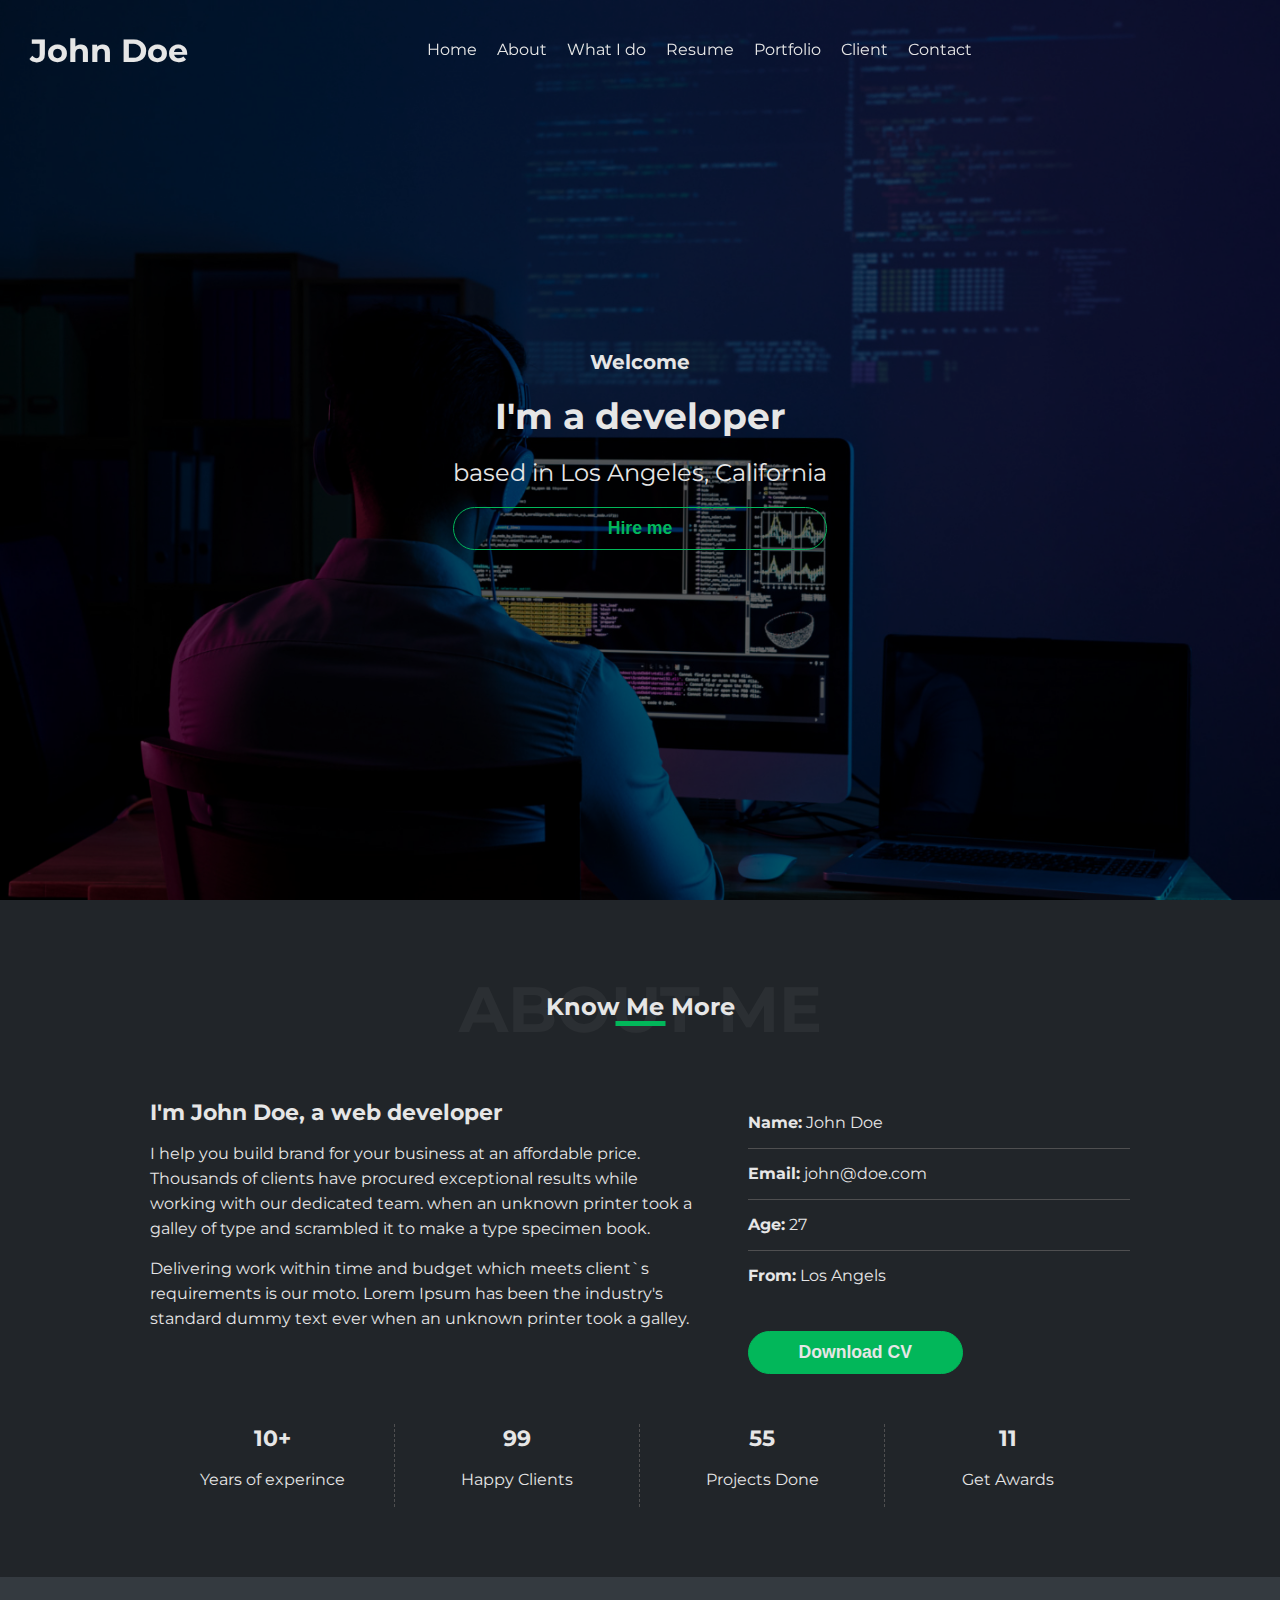
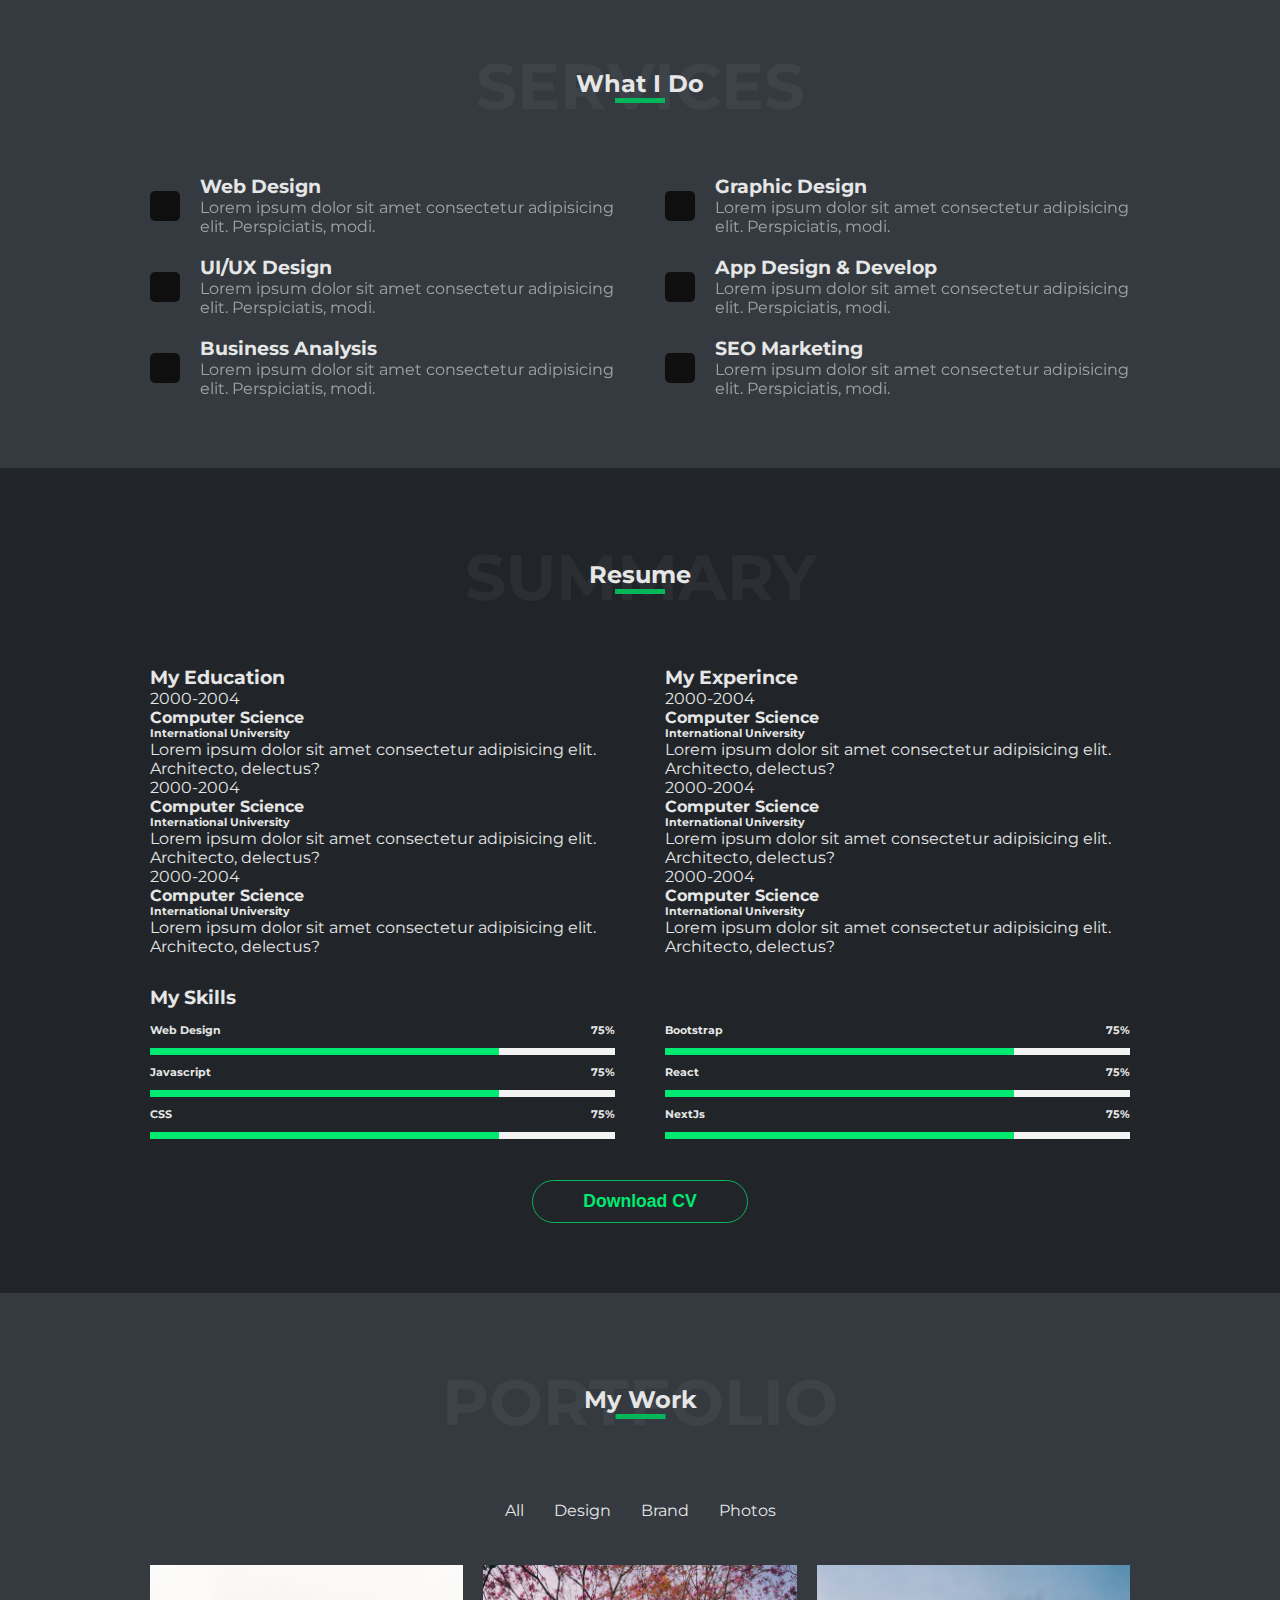
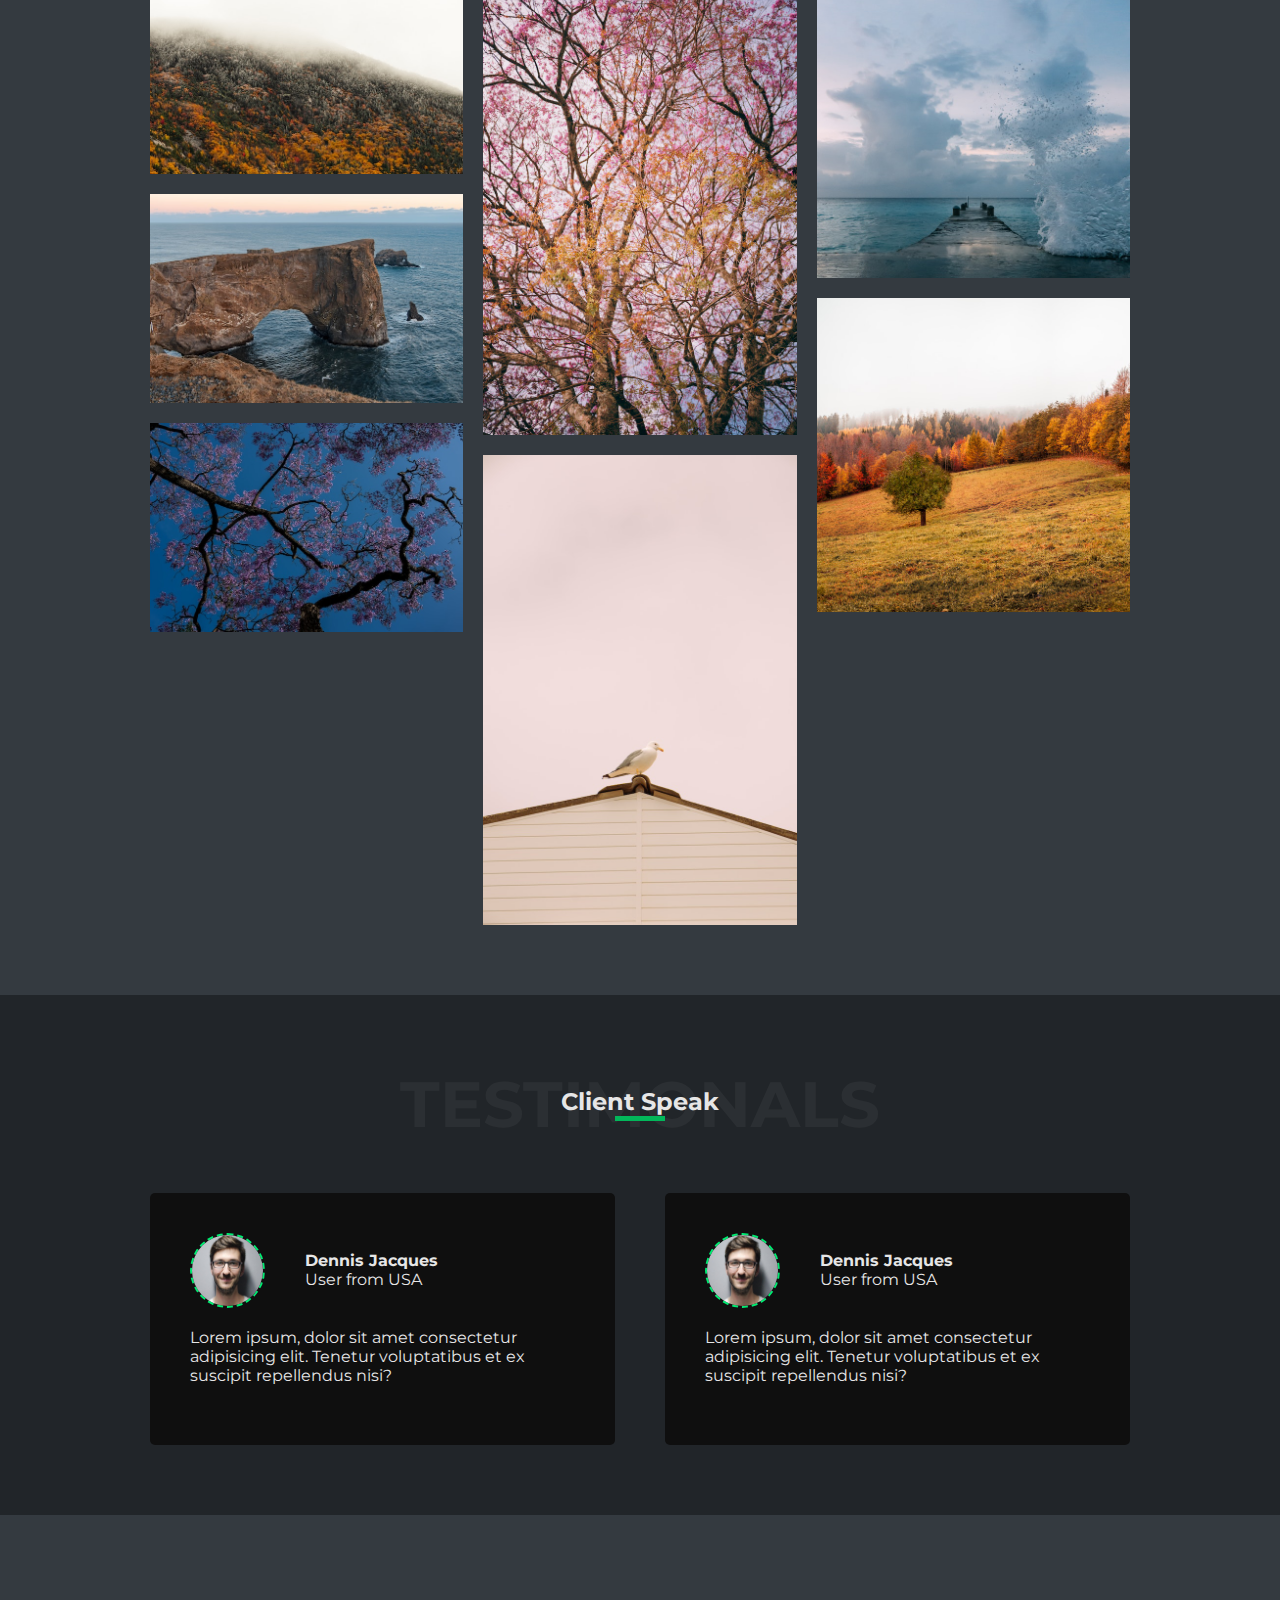
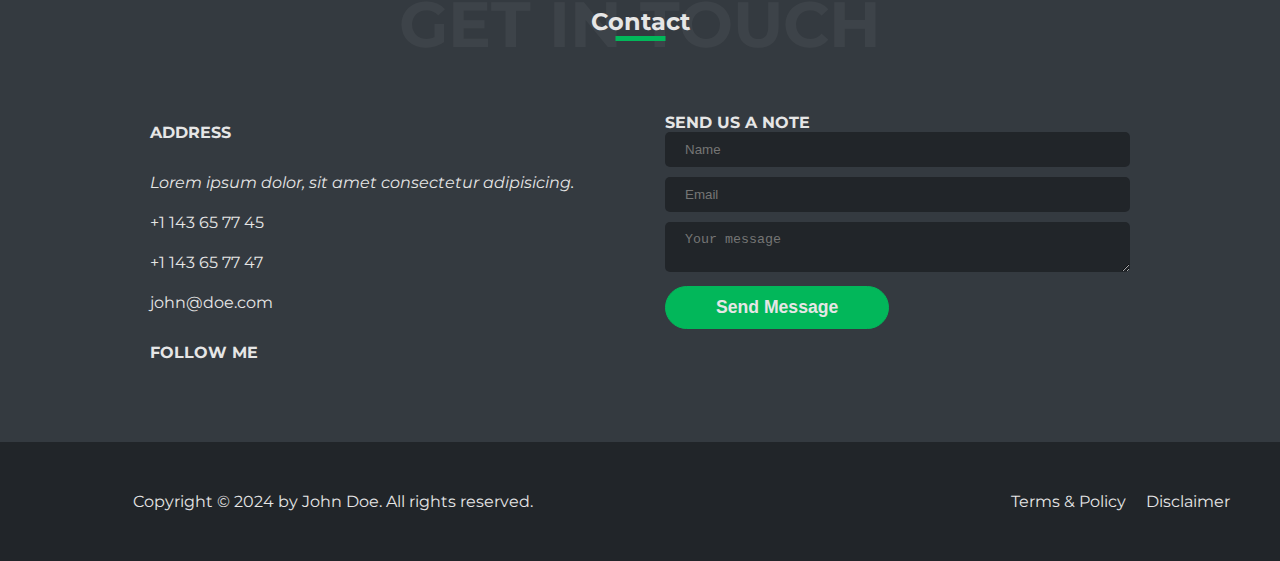
==== commit d7335a06: "resume final form" ====
--- a/day03/resume/index.html
+++ b/day03/resume/index.html
@@ -24,9 +24,10 @@
 <body>
     <header>
         <h1>John Doe</h1>
-        
+
+
         <label class="lbl-menu" for="chk-menu"><i class="fa-solid fa-bars fa-2x"></i></label>
-        <input type="checkbox"  id="chk-menu">
+        <input type="checkbox" id="chk-menu" class="chk-menu">
         <nav class="main-menu">
             <ul>
                 <li><a href="#home" title="John Doe resume">Home</a></li>
@@ -70,7 +71,7 @@
             <div class="section-content">
                 <div class="row">
                     <div>
-                        <h3>I'm <span class="text-green">John Doe</span>, a web developer</h3>
+                        <h3>I'm <span>John Doe</span>, a web developer</h3>
                         <p>I help you build brand for your business at an
                             affordable price. Thousands of clients have
                             procured exceptional results while working with
@@ -87,7 +88,7 @@
                             <li><strong>Name:</strong> John Doe</li>
                             <li><strong>Email:</strong> john@doe.com</li>
                             <li><strong>Age:</strong> 27</li>
-                            <li><strong>From:</strong> Los Angeles</li>
+                            <li><strong>From:</strong> Los Angels</li>
                         </ul>
                         <button class="btn btn-bg">Download CV <i class="fa-solid fa-download"></i></button>
 
@@ -295,11 +296,13 @@
 
                 </div>
 
-                <button class="btn">Download CV <i class="fa-solid fa-download"></i></button>
-            </div>
-        </section>
-
-        <section class="portfolio">
+                <div class="text-center">
+                    <button class="btn">Download CV <i class="fa-solid fa-download"></i></button>
+                </div>
+            </div>
+        </section>
+
+        <section class="portfolio container">
             <div class="section-title">
                 <h2>Portfolio</h2>
                 <h4>My Work</h4>
@@ -327,7 +330,7 @@
             </div>
         </section>
 
-        <section class="clients">
+        <section class="clients container">
             <div class="section-title">
                 <h2>Testimonals</h2>
                 <h4>Client Speak</h4>
@@ -413,16 +416,17 @@
                         <h4>SEND US A NOTE</h4>
                         <form action="">
                             <div>
-                                <input type="text" name="name" placeholder="Name">
-                            </div>
-                            <div>
-                                <input type="email" name="email" placeholder="Email">
-                            </div>
-                            <div>
-                                <textarea name="message" placeholder="Your message"></textarea>
-                            </div>
-                            <button class="btn btn-bg">Send Message</button>
+                                <input type="text" name="name" placeholder="Name" class="form-control">
+                            </div>
+                            <div>
+                                <input type="email" name="email" placeholder="Email" class="form-control">
+                            </div>
+                            <div>
+                                <textarea name="message" placeholder="Your message" class="form-control"></textarea>
+                            </div>
+                            
                         </form>
+                        <button class="btn btn-bg">Send Message</button>
                     </div>
                 </div>
             </div>
@@ -437,17 +441,16 @@
     <footer>
         <div class="row">
             <p>Copyright &copy; 2024 by <span>John Doe.</span> All rights reserved.</p>
+            <nav>
+                <ul>
+                    <li><a href="#">Terms &amp; Policy</a></li>
+                    <li><a href="#">Disclaimer</a></li>
+                </ul>
+            </nav>
         </div>
-
-
     </footer>
 
-    <nav>
-        <ul>
-            <li><a href="#">Terms &amp; Policy</a></li>
-            <li><a href="#">Disclaimer</a></li>
-        </ul>
-    </nav>
+
 
 </body>
 
--- a/day03/resume/css/style.css
+++ b/day03/resume/css/style.css
@@ -26,6 +26,33 @@
 ul,
 ol {
   list-style: none;
+}
+progress::-webkit-progress-bar {
+  background-color: #f3f3f3; /* Background color of the bar */
+  width: 100%;
+  height: 7px;
+}
+progress::-webkit-progress-value {
+  background-color: var(--color7); /* Color of the progress value */
+  width: 100%;
+  height: 7px;
+}
+/* Styles for Firefox */
+progress::-moz-progress-bar {
+  background-color: var(--color7); /* Color of the progress value */
+  width: 100%;
+  height: 7px;
+}
+/* Styles for Internet Explorer */
+progress {
+  background-color: #f3f3f3; /* Background color of the bar */
+  width: 100%;
+  height: 7px;
+}
+progress::-ms-fill {
+  background-color: var(--color7); /* Color of the progress value */
+  width: 100%;
+  height: 7px;
 }
 .btn {
   background: none;
@@ -86,7 +113,7 @@
 }
 .section-title h2 {
   text-transform: uppercase;
-  font-size: 2.5rem;
+  font-size: 4rem;
   opacity: 0.05;
 }
 .section-title h4 {
@@ -108,11 +135,28 @@
   display: block;
   margin: 0 auto;
 }
-
 .text-green {
   color: var(--color4);
 }
-
+.text-center {
+  text-align: center;
+}
+.form-control {
+  width: 100%;
+  background-color: var(--color1);
+  color: var(--color5);
+  border: none;
+  padding: 10px 20px;
+  margin-bottom: 10px;
+  border-radius: 5px;
+  -webkit-border-radius: 5px;
+  -moz-border-radius: 5px;
+  -ms-border-radius: 5px;
+  -o-border-radius: 5px;
+}
+.form-control:focus {
+  outline: 1px solid var(--color4);
+}
 body {
   font-family: "Montserrat", sans-serif;
   background-color: var(--color1);
@@ -203,25 +247,21 @@
 header .lbl-menu {
   cursor: pointer;
 }
-
 @media (min-width: 1000px) {
   header .lbl-menu {
     display: none;
   }
 }
-
-header #chk-menu {
+header .chk-menu {
   display: none;
 }
-
-header #chk-menu:checked + .main-menu {
+header .chk-menu:checked + .main-menu {
   transform: translateX(0);
   -webkit-transform: translateX(0);
   -moz-transform: translateX(0);
   -ms-transform: translateX(0);
   -o-transform: translateX(0);
 }
-
 /* BANNER */
 .banner {
   position: relative;
@@ -248,16 +288,13 @@
   -ms-transform: translate(-50%, -50%);
   -o-transform: translate(-50%, -50%);
 }
-
 /* ABOUT */
 .about .row > div:first-child {
   flex: 6 1 300px;
 }
-
 .about .row > div:last-child {
   flex: 2 1 300px;
 }
-
 .about h3 {
   margin-bottom: 15px;
   font-size: 1.4rem;
@@ -266,29 +303,29 @@
   margin-bottom: 15px;
   line-height: 25px;
 }
-
+.about .contact {
+  margin-bottom: 30px;
+}
 .about .contact li {
   line-height: 50px;
   border-bottom: 1px solid var(--color5);
 }
-
 .about .contact li:last-child {
-  border-bottom: none;
-}
-
-.about .contact {
-  margin-bottom: 30px;
-}
-
+  border: none;
+}
 .about .stats {
   margin-top: 50px;
   text-align: center;
   gap: 0;
   row-gap: 50px;
 }
-
 .about .stats li {
   flex-basis: 200px;
+}
+.about .btn {
+  background-color: var(--color4); /* Change to your desired background color */
+  border-color: var(--color4); /* Change to your desired border color */
+  color: var(--color2); /* Change to your desired text color */
 }
 
 @media (min-width: 1250px) {
@@ -299,63 +336,232 @@
     border-right: none;
   }
 }
-
-/* WHAT I DO  */
-
+/* WHAT I DO */
 .whatido .row > * {
   flex-basis: 250px;
 }
-
-.whatido ul li{
+.whatido ul li {
   display: flex;
   align-items: center;
   gap: 20px;
   margin-bottom: 20px;
 }
-
-.whatido ul li:last-child{
+.whatido ul li:last-child {
   margin-bottom: 0;
 }
-
-.whatido ul li p{
+.whatido ul li p {
   opacity: 0.6;
 }
-.whatido ul li i{
+.whatido ul li i {
   background-color: var(--color6);
-  font-size: 1.5rem;
   color: var(--color4);
   padding: 15px;
-  border-radius: 17px;
-  -webkit-border-radius: 17px;
-  -moz-border-radius: 17px;
-  -ms-border-radius: 17px;
-  -o-border-radius: 17px;
-}
-
+  font-size: 1.4rem;
+  border-radius: 5px;
+  -webkit-border-radius: 5px;
+  -moz-border-radius: 5px;
+  -ms-border-radius: 5px;
+  -o-border-radius: 5px;
+}
 /* RESUME */
 .resume .row > * {
   flex-basis: 300px;
 }
-
-.resume .eduperience li{
+.resume .eduperince li {
   background-color: var(--color6);
   padding: 20px;
   margin-top: 20px;
-  border-radius: 17px;
-  -webkit-border-radius: 17px;
-  -moz-border-radius: 17px;
-  -ms-border-radius: 17px;
-  -o-border-radius: 17px;
-}
-
-.resume .eduperience li span{
+  border-radius: 5px;
+  display: flex;
+  flex-direction: column;
+  align-items: start;
+  gap: 5px;
+  -webkit-border-radius: 5px;
+  -moz-border-radius: 5px;
+  -ms-border-radius: 5px;
+  -o-border-radius: 5px;
+}
+.resume .eduperince li span {
   display: inline-block;
   background-color: var(--color4);
   padding: 5px 10px;
   font-size: 0.8rem;
-  border-radius: 17px;
-  -webkit-border-radius: 17px;
-  -moz-border-radius: 17px;
-  -ms-border-radius: 17px;
-  -o-border-radius: 17px;
+  border-radius: 5px;
+  -webkit-border-radius: 5px;
+  -moz-border-radius: 5px;
+  -ms-border-radius: 5px;
+  -o-border-radius: 5px;
+}
+.resume .eduperince h6 {
+  color: var(--color7);
+}
+.resume .eduperince p {
+  opacity: 0.7;
+}
+.resume .skills {
+  margin-top: 30px;
+  margin-bottom: 30px;
+}
+.resume .skills .row > * {
+  flex-basis: 200px;
+}
+.resume .skills h3 {
+  margin-bottom: 15px;
+}
+.resume .skills li {
+  margin-bottom: 10px;
+}
+.resume .skills h6 {
+  display: flex;
+  justify-content: space-between;
+}
+.resume .text-center .btn {
+  color: var(--color7);
+  border-color: var(--color4);
+}
+/* PORTFOLIO */
+.portfolio nav {
+  margin-bottom: 30px;
+}
+.portfolio nav ul {
+  display: flex;
+  justify-content: center;
+}
+.portfolio nav ul a {
+  display: inline-block;
+  padding: 10px 15px;
+  border-bottom: 5px solid transparent;
+}
+.portfolio nav ul a:hover {
+  border-bottom: 5px solid var(--color7);
+}
+
+.portfolio .masonary-content {
+  column-count: 1;
+  column-gap: 20px;
+}
+@media (min-width: 500px) {
+  .portfolio .masonary-content {
+    column-count: 2;
+  }
+}
+@media (min-width: 1000px) {
+  .portfolio .masonary-content {
+    column-count: 3;
+  }
+}
+
+.portfolio .masonary-content img {
+  margin-bottom: 20px;
+}
+
+/* TESTIMONALS */
+.clients .row > * {
+  flex-basis: 300px;
+}
+
+.clients .testimonal {
+  display: flex;
+  flex-direction: column;
+  gap: 20px;
+  background-color: var(--color6);
+  padding: 40px;
+  border-radius: 5px;
+  -webkit-border-radius: 5px;
+  -moz-border-radius: 5px;
+  -ms-border-radius: 5px;
+  -o-border-radius: 5px;
+}
+
+.clients .testimonal .title {
+  display: flex;
+  align-items: center;
+  gap: 20px;
+}
+.clients .testimonal .title img {
+  width: 75px;
+  height: 75px;
+  border: 2px dashed var(--color7);
+  border-radius: 50%;
+  -webkit-border-radius: 50%;
+  -moz-border-radius: 50%;
+  -ms-border-radius: 50%;
+  -o-border-radius: 50%;
+}
+.clients .testimonal .title div {
+  margin-left: 20px;
+}
+.clients .testimonal div i {
+  color: gold;
+}
+
+/* CONTACT */
+
+.contact .row > * {
+  flex-basis: 300px;
+}
+
+.contact .info {
+  text-align: center;
+}
+
+@media (min-width: 600px) {
+  .contact .info {
+    text-align: left;
+  }
+}
+
+.contact .info .address {
+  margin-bottom: 20px;
+}
+.contact .info h4 {
+  margin-bottom: 10px;
+}
+
+.contact .info .address ul {
+  line-height: 40px;
+}
+
+.contact .info .address {
+  line-height: 40px;
+}
+
+.contact .info .social ul {
+  display: flex;
+  gap: 10px;
+  justify-content: center;
+}
+
+@media (min-width: 500px) {
+  .contact .info .social ul {
+    justify-content: start;
+  }
+}
+
+/* FOOTER */
+
+footer {
+  padding: 50px;
+  text-align: center;
+}
+@media (min-width: 500px) {
+  .footer {
+    text-align: left;
+  }
+}
+
+FOOTER .row > * {
+  flex-basis: 300px;
+}
+
+footer ul{
+  display: flex;
+  justify-content: center;
+  gap: 20px
+}
+
+@media(min-width: 755px){
+  footer ul{
+    justify-content: end;
+  }
 }